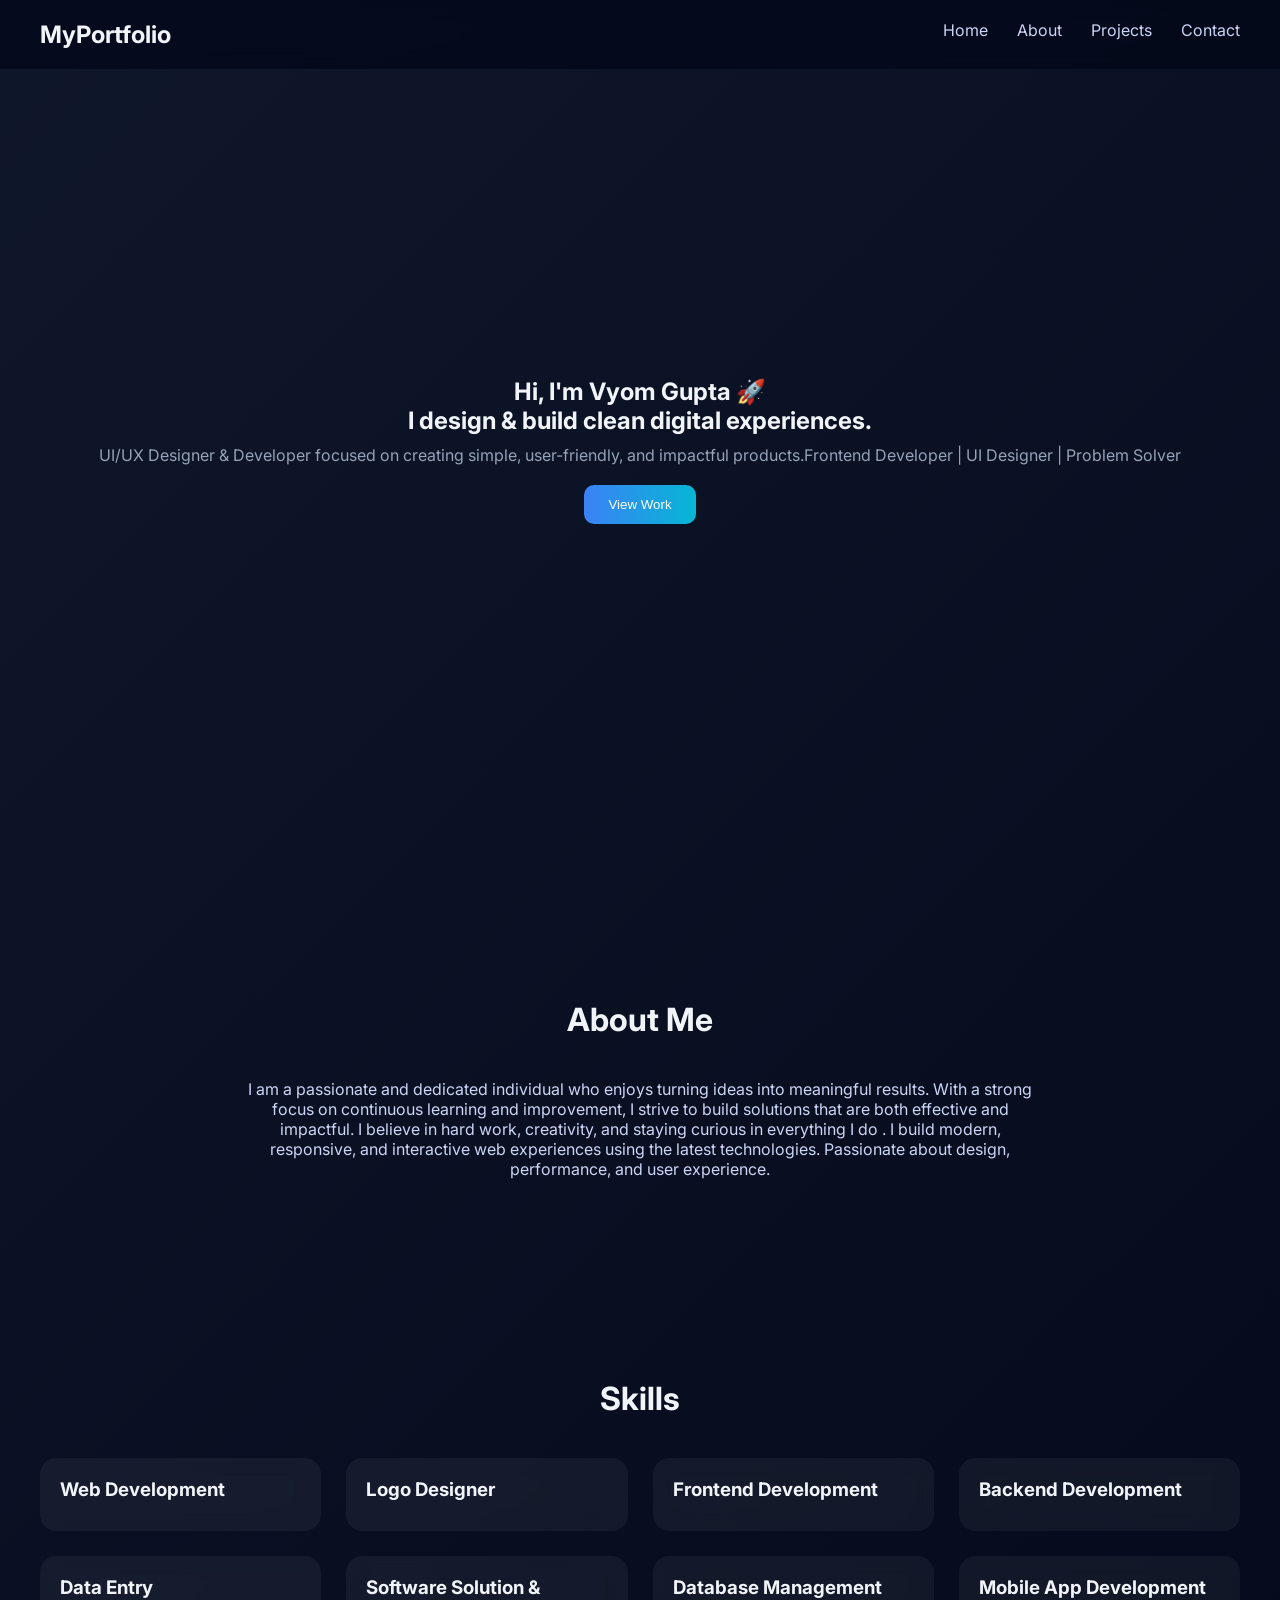
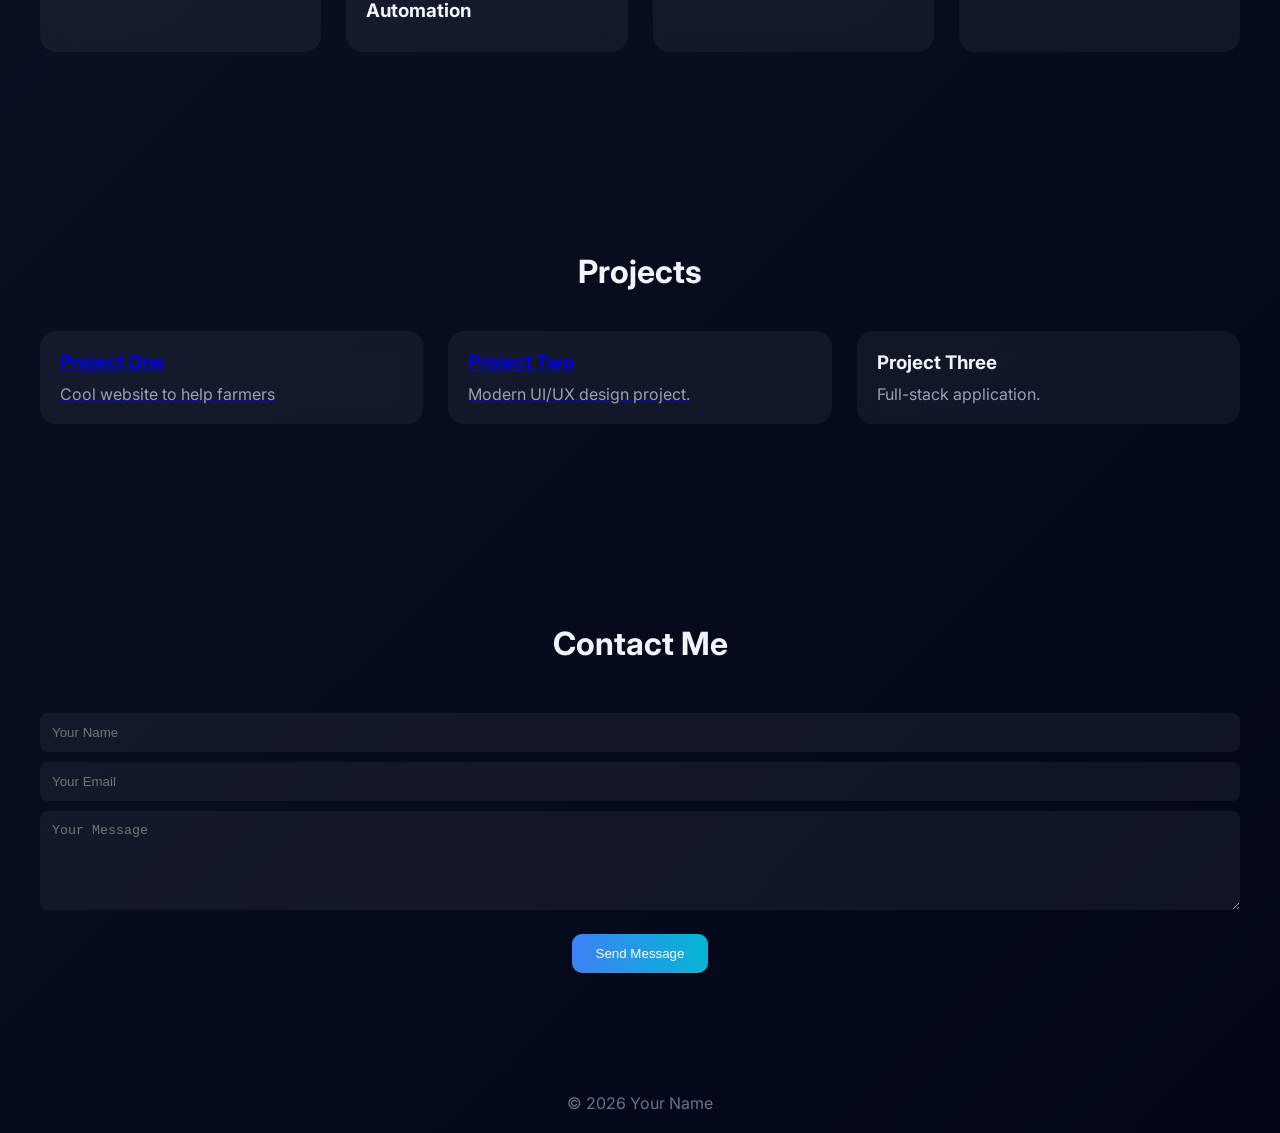
==== index.html @ 04058624 "Update index.html" ====
<!DOCTYPE html>
<html lang="en">

<head>
  <meta charset="UTF-8" />
  <meta name="viewport" content="width=device-width, initial-scale=1.0" />
  <title>Advanced Portfolio</title>
  <link href="https://fonts.googleapis.com/css2?family=Inter:wght@300;400;600;700&display=swap" rel="stylesheet">
  <style>
    * {
      margin: 0;
      padding: 0;
      box-sizing: border-box;
    }

    body {
      font-family: 'Inter', sans-serif;
      background: linear-gradient(135deg, #0f172a, #020617);
      color: #f1f5f9;
      scroll-behavior: smooth;
    }

    header {
      position: fixed;
      width: 100%;
      top: 0;
      display: flex;
      justify-content: space-between;
      padding: 20px 40px;
      backdrop-filter: blur(10px);
      background: rgba(2, 6, 23, 0.7);
      z-index: 1000;
    }

    nav a {
      color: #cbd5f5;
      margin-left: 25px;
      text-decoration: none;
      position: relative;
    }

    nav a::after {
      content: '';
      position: absolute;
      width: 0;
      height: 2px;
      background: #3b82f6;
      bottom: -5px;
      left: 0;
      transition: 0.3s;
    }

    nav a:hover::after {
      width: 100%;
    }

    .hero {
      height: 100vh;
      display: flex;
      flex-direction: column;
      justify-content: center;
      align-items: center;
      text-align: center;
    }

   

    .hero p {
      margin-top: 10px;
      color: #94a3b8;
    }

    .btn {
      margin-top: 20px;
      padding: 12px 24px;
      border-radius: 10px;
      border: none;
      background: linear-gradient(90deg, #3b82f6, #06b6d4);
      color: white;
      cursor: pointer;
      transition: transform 0.3s;
    }

    .btn:hover {
      transform: scale(1.05);
    }

    section {
      padding: 100px 40px;
    }

    .section-title {
      font-size: 32px;
      margin-bottom: 40px;
      text-align: center;
    }

    .projects {
      display: grid;
      grid-template-columns: repeat(auto-fit, minmax(280px, 1fr));
      gap: 25px;
    }

    .card {
      background: rgba(255, 255, 255, 0.05);
      border-radius: 16px;
      padding: 20px;
      backdrop-filter: blur(10px);
      transition: 0.3s;
    }

    .card:hover {
      transform: translateY(-10px) scale(1.02);
      background: rgba(255, 255, 255, 0.08);
    }

    .card h3 {
      margin-bottom: 10px;
    }

    .card p {
      color: #94a3b8;
    }

    .about {
      max-width: 800px;
      margin: auto;
      text-align: center;
      color: #cbd5f5;
    }

    .contact {
      text-align: center;
    }

    input,
    textarea {
      width: 100%;
      padding: 12px;
      margin-top: 10px;
      border-radius: 8px;
      border: none;
      background: rgba(255, 255, 255, 0.05);
      color: white;
    }

    footer {
      text-align: center;
      padding: 20px;
      color: #64748b;
    }

    /* Animation */
    .fade-in {
      opacity: 0;
      transform: translateY(20px);
      transition: all 0.8s ease;
    }

    .show {
      opacity: 1;
      transform: translateY(0);
    }

    @media(max-width:768px) {
      header {
        padding: 15px 20px;
      }

      .hero h1 {
        font-size: 32px;
      }
    }
  </style>
</head>

<body>

  <header>
    <h2>MyPortfolio</h2>
    <nav>
      <a href="#home">Home</a>
      <a href="#about">About</a>
      <a href="#projects">Projects</a>
      <a href="#contact">Contact</a>
    </nav>
  </header>

  <section id="home" class="hero">
    <h1>Hi, I'm Vyom Gupta 🚀</h1>
    <h2>I design & build clean digital experiences.</h2>
    <p>UI/UX Designer & Developer focused on creating simple, user-friendly, and impactful products.Frontend Developer | UI Designer | Problem Solver</p>
    <button class="btn" onclick="scrollToSection('projects')">View Work</button>
  </section>

  <section id="about" class="fade-in">
    <h2 class="section-title">About Me</h2>
    <p class="about">I am a passionate and dedicated individual who enjoys turning ideas into meaningful results. With a strong focus on continuous learning and improvement, I strive to build solutions that are both effective and impactful. I believe in hard work, creativity, and staying curious in everything I do . I build modern, responsive, and interactive web experiences using the latest technologies.
      Passionate about design, performance, and user experience.</p>
  </section>

  <section id="projects" class="fade-in">
    <h2 class="section-title">Skills</h2>
    <div class="projects">
      <div class="card">
        <h3>Web Development</h3>
      </div>
      <div class="card">
        <h3>Logo Designer</h3>
      </div>
      <div class="card">
        <h3>Frontend Development </h3>
      </div>
      <div class="card">
        <h3>Backend Development</h3>
      </div>
      <div class="card">
        <h3>Data Entry</h3>
      </div>
      <div class="card">
        <h3>Software Solution & Automation </h3>
      </div>
      <div class="card">
        <h3>Database Management </h3>
      </div>
      <div class="card">
        <h3>Mobile App Development </h3>
      </div>
    </div>
  </section>

  <section id="projects" class="fade-in">
    <h2 class="section-title">Projects</h2>
    <div class="projects">
      <a href="https://kisan-setu-gamma.vercel.app/" class="overlay">
        <div class="card">
          <h3>Project One</h3>
          <p>Cool website to help farmers</p>
        </div>
      </a>
      <a href="https://vyoms-spectacular-site-5c1d6c.webflow.io/" class="overlay">
        <div class="card">
          <h3>Project Two</h3>
          <p>Modern UI/UX design project.</p>
        </div>
      </a>
      
      <div class="card">
        <h3>Project Three</h3>
        <p>Full-stack application.</p>
      </div>
    </div>
  </section>

  <section id="contact" class="fade-in contact">
    <h2 class="section-title">Contact Me</h2>
    <input type="text" placeholder="Your Name">
    <input type="email" placeholder="Your Email">
    <textarea rows="5" placeholder="Your Message"></textarea>
    <button class="btn">Send Message</button>
  </section>

  <footer>
    <p>© 2026 Your Name</p>
  </footer>

  <script>
    function scrollToSection(id) {
      document.getElementById(id).scrollIntoView({ behavior: 'smooth' });
    }

    const observer = new IntersectionObserver(entries => {
      entries.forEach(entry => {
        if (entry.isIntersecting) {
          entry.target.classList.add('show');
        }
      });
    });

    document.querySelectorAll('.fade-in').forEach(el => observer.observe(el));
  </script>

</body>

</html>
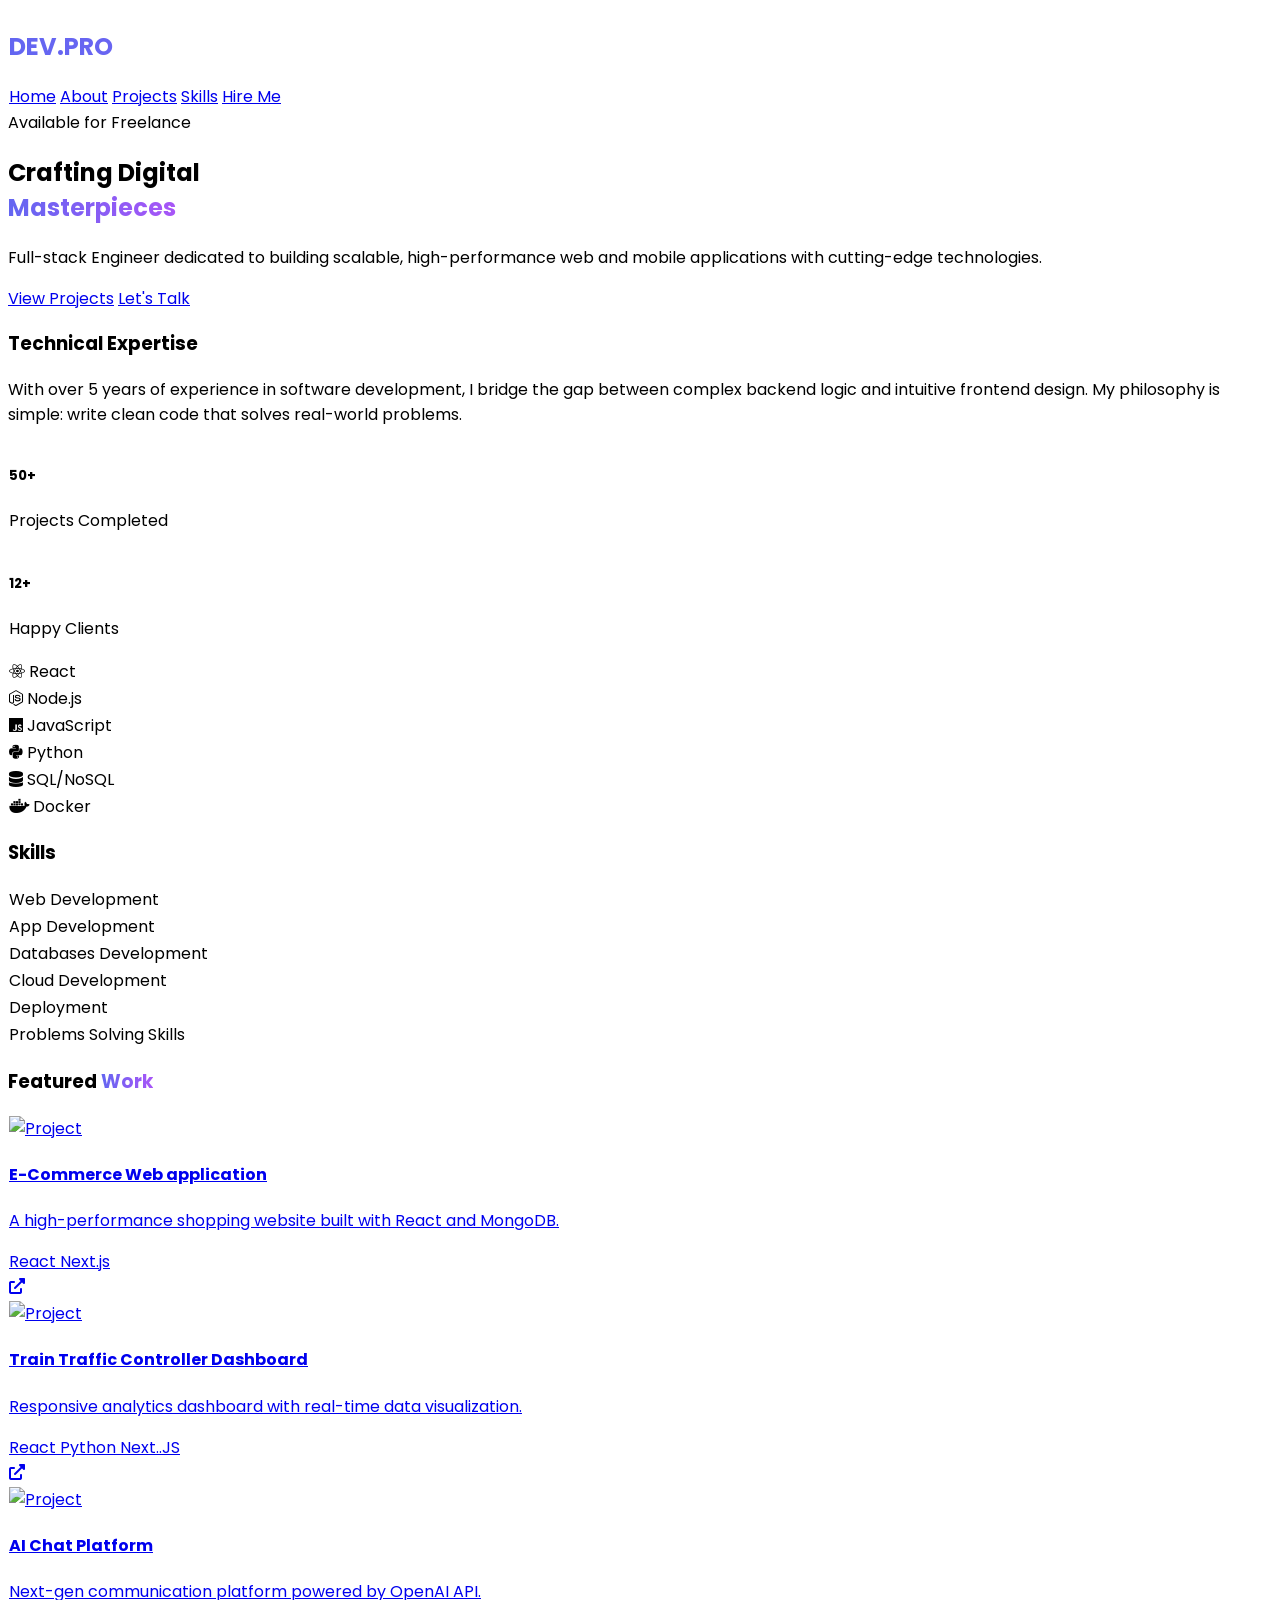
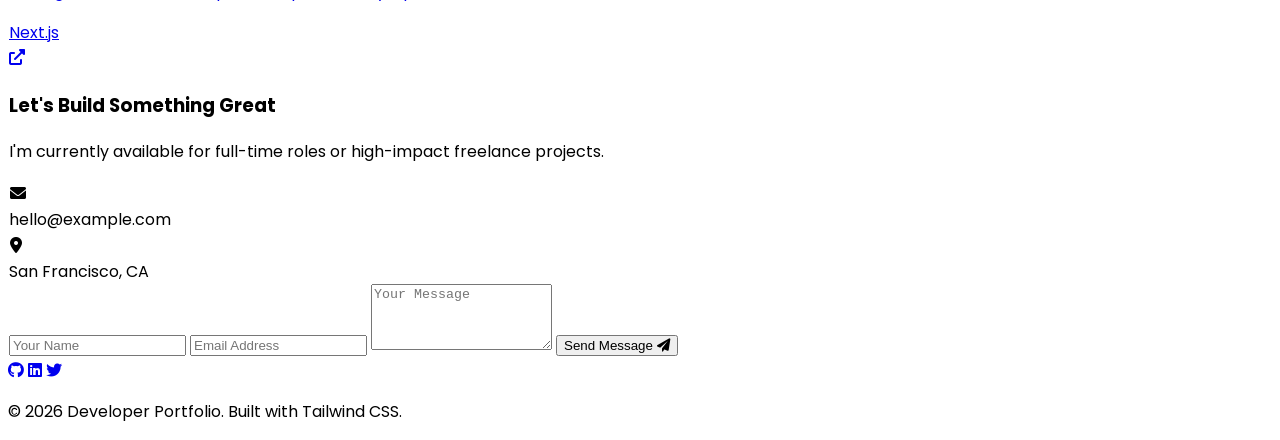
==== commit 0be8a15b: "Update index.html" ====
--- a/index.html
+++ b/index.html
@@ -2,284 +2,302 @@
 <html lang="en">
 
 <head>
-  <meta charset="UTF-8" />
-  <meta name="viewport" content="width=device-width, initial-scale=1.0" />
-  <title>Advanced Portfolio</title>
-  <link href="https://fonts.googleapis.com/css2?family=Inter:wght@300;400;600;700&display=swap" rel="stylesheet">
-  <style>
-    * {
-      margin: 0;
-      padding: 0;
-      box-sizing: border-box;
-    }
-
-    body {
-      font-family: 'Inter', sans-serif;
-      background: linear-gradient(135deg, #0f172a, #020617);
-      color: #f1f5f9;
-      scroll-behavior: smooth;
-    }
-
-    header {
-      position: fixed;
-      width: 100%;
-      top: 0;
-      display: flex;
-      justify-content: space-between;
-      padding: 20px 40px;
-      backdrop-filter: blur(10px);
-      background: rgba(2, 6, 23, 0.7);
-      z-index: 1000;
-    }
-
-    nav a {
-      color: #cbd5f5;
-      margin-left: 25px;
-      text-decoration: none;
-      position: relative;
-    }
-
-    nav a::after {
-      content: '';
-      position: absolute;
-      width: 0;
-      height: 2px;
-      background: #3b82f6;
-      bottom: -5px;
-      left: 0;
-      transition: 0.3s;
-    }
-
-    nav a:hover::after {
-      width: 100%;
-    }
-
-    .hero {
-      height: 100vh;
-      display: flex;
-      flex-direction: column;
-      justify-content: center;
-      align-items: center;
-      text-align: center;
-    }
-
-   
-
-    .hero p {
-      margin-top: 10px;
-      color: #94a3b8;
-    }
-
-    .btn {
-      margin-top: 20px;
-      padding: 12px 24px;
-      border-radius: 10px;
-      border: none;
-      background: linear-gradient(90deg, #3b82f6, #06b6d4);
-      color: white;
-      cursor: pointer;
-      transition: transform 0.3s;
-    }
-
-    .btn:hover {
-      transform: scale(1.05);
-    }
-
-    section {
-      padding: 100px 40px;
-    }
-
-    .section-title {
-      font-size: 32px;
-      margin-bottom: 40px;
-      text-align: center;
-    }
-
-    .projects {
-      display: grid;
-      grid-template-columns: repeat(auto-fit, minmax(280px, 1fr));
-      gap: 25px;
-    }
-
-    .card {
-      background: rgba(255, 255, 255, 0.05);
-      border-radius: 16px;
-      padding: 20px;
-      backdrop-filter: blur(10px);
-      transition: 0.3s;
-    }
-
-    .card:hover {
-      transform: translateY(-10px) scale(1.02);
-      background: rgba(255, 255, 255, 0.08);
-    }
-
-    .card h3 {
-      margin-bottom: 10px;
-    }
-
-    .card p {
-      color: #94a3b8;
-    }
-
-    .about {
-      max-width: 800px;
-      margin: auto;
-      text-align: center;
-      color: #cbd5f5;
-    }
-
-    .contact {
-      text-align: center;
-    }
-
-    input,
-    textarea {
-      width: 100%;
-      padding: 12px;
-      margin-top: 10px;
-      border-radius: 8px;
-      border: none;
-      background: rgba(255, 255, 255, 0.05);
-      color: white;
-    }
-
-    footer {
-      text-align: center;
-      padding: 20px;
-      color: #64748b;
-    }
-
-    /* Animation */
-    .fade-in {
-      opacity: 0;
-      transform: translateY(20px);
-      transition: all 0.8s ease;
-    }
-
-    .show {
-      opacity: 1;
-      transform: translateY(0);
-    }
-
-    @media(max-width:768px) {
-      header {
-        padding: 15px 20px;
-      }
-
-      .hero h1 {
-        font-size: 32px;
-      }
-    }
-  </style>
+    <meta charset="UTF-8">
+    <meta name="viewport" content="width=device-width, initial-scale=1.0">
+    <title>Developer Portfolio | Web & App Specialist</title>
+    <script src="https://cdn.tailwindcss.com"></script>
+    <link rel="stylesheet" href="https://cdnjs.cloudflare.com/ajax/libs/animate.css/4.1.1/animate.min.css" />
+    <link rel="stylesheet" href="https://cdnjs.cloudflare.com/ajax/libs/font-awesome/6.0.0/css/all.min.css">
+    <style>
+        @import url('https://fonts.googleapis.com/css2?family=Poppins:wght@300;400;600;700&display=swap');
+
+        body {
+            font-family: 'Poppins', sans-serif;
+            scroll-behavior: smooth;
+        }
+
+        .glass {
+            background: rgba(255, 255, 255, 0.05);
+            backdrop-filter: blur(12px);
+            border: 1px solid rgba(255, 255, 255, 0.1);
+        }
+
+        .gradient-text {
+            background: linear-gradient(90deg, #6366f1, #a855f7);
+            -webkit-background-clip: text;
+            -webkit-text-fill-color: transparent;
+        }
+
+        .bg-blob {
+            filter: blur(80px);
+            position: absolute;
+            z-index: -1;
+        }
+    </style>
 </head>
 
-<body>
-
-  <header>
-    <h2>MyPortfolio</h2>
-    <nav>
-      <a href="#home">Home</a>
-      <a href="#about">About</a>
-      <a href="#projects">Projects</a>
-      <a href="#contact">Contact</a>
+<body class="bg-slate-900 text-white overflow-x-hidden">
+
+    <div class="bg-blob w-72 h-72 bg-purple-600/20 top-20 left-10 rounded-full"></div>
+    <div class="bg-blob w-96 h-96 bg-blue-600/10 bottom-20 right-10 rounded-full"></div>
+
+    <nav class="fixed w-full z-50 glass py-4 px-6 flex justify-between items-center">
+        <h1 class="text-2xl font-bold gradient-text">DEV.PRO</h1>
+        <div class="space-x-8 hidden md:flex items-center">
+            <a href="#home" class="hover:text-purple-400 transition">Home</a>
+            <a href="#about" class="hover:text-purple-400 transition">About</a>
+            <a href="#projects" class="hover:text-purple-400 transition">Projects</a>
+            <a href="#Skills" class="hover:text-purple-400 transition">Skills</a>
+            <a href="#contact"
+                class="bg-purple-600 px-6 py-2 rounded-full hover:bg-purple-700 transition shadow-lg shadow-purple-500/20">Hire
+                Me</a>
+        </div>
     </nav>
-  </header>
-
-  <section id="home" class="hero">
-    <h1>Hi, I'm Vyom Gupta 🚀</h1>
-    <h2>I design & build clean digital experiences.</h2>
-    <p>UI/UX Designer & Developer focused on creating simple, user-friendly, and impactful products.Frontend Developer | UI Designer | Problem Solver</p>
-    <button class="btn" onclick="scrollToSection('projects')">View Work</button>
-  </section>
-
-  <section id="about" class="fade-in">
-    <h2 class="section-title">About Me</h2>
-    <p class="about">I am a passionate and dedicated individual who enjoys turning ideas into meaningful results. With a strong focus on continuous learning and improvement, I strive to build solutions that are both effective and impactful. I believe in hard work, creativity, and staying curious in everything I do . I build modern, responsive, and interactive web experiences using the latest technologies.
-      Passionate about design, performance, and user experience.</p>
-  </section>
-
-  <section id="projects" class="fade-in">
-    <h2 class="section-title">Skills</h2>
-    <div class="projects">
-      <div class="card">
-        <h3>Web Development</h3>
-      </div>
-      <div class="card">
-        <h3>Logo Designer</h3>
-      </div>
-      <div class="card">
-        <h3>Frontend Development </h3>
-      </div>
-      <div class="card">
-        <h3>Backend Development</h3>
-      </div>
-      <div class="card">
-        <h3>Data Entry</h3>
-      </div>
-      <div class="card">
-        <h3>Software Solution & Automation </h3>
-      </div>
-      <div class="card">
-        <h3>Database Management </h3>
-      </div>
-      <div class="card">
-        <h3>Mobile App Development </h3>
-      </div>
-    </div>
-  </section>
-
-  <section id="projects" class="fade-in">
-    <h2 class="section-title">Projects</h2>
-    <div class="projects">
-      <a href="https://kisan-setu-gamma.vercel.app/" class="overlay">
-        <div class="card">
-          <h3>Project One</h3>
-          <p>Cool website to help farmers</p>
-        </div>
-      </a>
-      <a href="https://vyoms-spectacular-site-5c1d6c.webflow.io/" class="overlay">
-        <div class="card">
-          <h3>Project Two</h3>
-          <p>Modern UI/UX design project.</p>
-        </div>
-      </a>
-      
-      <div class="card">
-        <h3>Project Three</h3>
-        <p>Full-stack application.</p>
-      </div>
-    </div>
-  </section>
-
-  <section id="contact" class="fade-in contact">
-    <h2 class="section-title">Contact Me</h2>
-    <input type="text" placeholder="Your Name">
-    <input type="email" placeholder="Your Email">
-    <textarea rows="5" placeholder="Your Message"></textarea>
-    <button class="btn">Send Message</button>
-  </section>
-
-  <footer>
-    <p>© 2026 Your Name</p>
-  </footer>
-
-  <script>
-    function scrollToSection(id) {
-      document.getElementById(id).scrollIntoView({ behavior: 'smooth' });
-    }
-
-    const observer = new IntersectionObserver(entries => {
-      entries.forEach(entry => {
-        if (entry.isIntersecting) {
-          entry.target.classList.add('show');
-        }
-      });
-    });
-
-    document.querySelectorAll('.fade-in').forEach(el => observer.observe(el));
-  </script>
-
+
+    <section id="home" class="h-screen flex flex-col justify-center items-center text-center px-4">
+        <div class="animate__animated animate__fadeInUp">
+            <span
+                class="px-4 py-1 border border-purple-500/30 rounded-full text-purple-400 text-sm mb-6 inline-block">Available
+                for Freelance</span>
+            <h2 class="text-6xl md:text-8xl font-extrabold mb-6 leading-tight">Crafting Digital <br><span
+                    class="gradient-text">Masterpieces</span></h2>
+            <p class="text-gray-400 text-lg md:text-xl max-w-2xl mx-auto mb-10">
+                Full-stack Engineer dedicated to building scalable, high-performance web and mobile applications with
+                cutting-edge technologies.
+            </p>
+            <div class="flex gap-6 justify-center">
+                <a href="#projects"
+                    class="px-8 py-4 bg-white text-slate-900 font-bold rounded-xl hover:scale-105 transition transform">View
+                    Projects</a>
+                <a href="#contact"
+                    class="px-8 py-4 border border-purple-500 rounded-xl hover:bg-purple-500/10 transition">Let's
+                    Talk</a>
+            </div>
+        </div>
+    </section>
+
+    <section id="about" class="py-24 px-6 max-w-6xl mx-auto">
+        <div class="grid md:grid-cols-2 gap-16 items-center">
+            <div>
+                <h3 class="text-4xl font-bold mb-6">Technical <span class="text-purple-500">Expertise</span></h3>
+                <p class="text-gray-400 mb-6 leading-relaxed">
+                    With over 5 years of experience in software development, I bridge the gap between complex backend
+                    logic and intuitive frontend design. My philosophy is simple: write clean code that solves
+                    real-world problems.
+                </p>
+                <div class="grid grid-cols-2 gap-4">
+                    <div class="glass p-4 rounded-xl text-center">
+                        <h5 class="text-2xl font-bold text-purple-400">50+</h5>
+                        <p class="text-xs text-gray-500 uppercase">Projects Completed</p>
+                    </div>
+                    <div class="glass p-4 rounded-xl text-center">
+                        <h5 class="text-2xl font-bold text-purple-400">12+</h5>
+                        <p class="text-xs text-gray-500 uppercase">Happy Clients</p>
+                    </div>
+                </div>
+            </div>
+            <div class="grid grid-cols-3 gap-6">
+                <div class="flex flex-col items-center p-4 glass rounded-2xl hover:border-purple-500/50 transition">
+                    <i class="fab fa-react text-4xl text-blue-400 mb-2"></i>
+                    <span class="text-sm">React</span>
+                </div>
+                <div class="flex flex-col items-center p-4 glass rounded-2xl hover:border-purple-500/50 transition">
+                    <i class="fab fa-node-js text-4xl text-green-400 mb-2"></i>
+                    <span class="text-sm">Node.js</span>
+                </div>
+                <div class="flex flex-col items-center p-4 glass rounded-2xl hover:border-purple-500/50 transition">
+                    <i class="fab fa-js text-4xl text-yellow-400 mb-2"></i>
+                    <span class="text-sm">JavaScript</span>
+                </div>
+                <div class="flex flex-col items-center p-4 glass rounded-2xl hover:border-purple-500/50 transition">
+                    <i class="fab fa-python text-4xl text-blue-500 mb-2"></i>
+                    <span class="text-sm">Python</span>
+                </div>
+                <div class="flex flex-col items-center p-4 glass rounded-2xl hover:border-purple-500/50 transition">
+                    <i class="fas fa-database text-4xl text-emerald-400 mb-2"></i>
+                    <span class="text-sm">SQL/NoSQL</span>
+                </div>
+                <div class="flex flex-col items-center p-4 glass rounded-2xl hover:border-purple-500/50 transition">
+                    <i class="fab fa-docker text-4xl text-blue-600 mb-2"></i>
+                    <span class="text-sm">Docker</span>
+                </div>
+            </div>
+        </div>
+    </section>
+
+    <section id="Skills" class="py-24 bg-slate-800/30">
+        <div class="max-w-4xl mx-auto px-6">
+            <h3 class="text-4xl font-bold text-center mb-16 underline decoration-purple-500 underline-offset-8">
+                Skills</h3>
+           <div class="grid grid-cols-3 gap-6">
+                <div class="flex flex-col items-center p-4 glass rounded-2xl hover:border-purple-500/50 transition">
+                    <span class="text-sm">Web Development</span>
+                </div>
+                <div class="flex flex-col items-center p-4 glass rounded-2xl hover:border-purple-500/50 transition">
+                    <span class="text-sm">App Development</span>
+                </div>
+                <div class="flex flex-col items-center p-4 glass rounded-2xl hover:border-purple-500/50 transition">
+                    <span class="text-sm">Databases Development</span>
+                </div>
+                <div class="flex flex-col items-center p-4 glass rounded-2xl hover:border-purple-500/50 transition">
+                    <span class="text-sm">Cloud Development</span>
+                </div>
+                <div class="flex flex-col items-center p-4 glass rounded-2xl hover:border-purple-500/50 transition">
+                    <span class="text-sm">Deployment</span>
+                </div>
+                <div class="flex flex-col items-center p-4 glass rounded-2xl hover:border-purple-500/50 transition">
+                    <span class="text-sm">Problems Solving Skills</span>
+                </div>
+            </div>
+        </div>
+    </section>
+
+    <section id="projects" class="py-24 px-6">
+        <h3 class="text-4xl font-bold text-center mb-16">Featured <span class="gradient-text">Work</span></h3>
+
+        <div class="grid md:grid-cols-2 lg:grid-cols-3 gap-8 max-w-6xl mx-auto">
+
+            <a href="https://kisan-setu-gamma.vercel.app/" target="_blank" class="block group h-full">
+                <div
+                    class="glass overflow-hidden rounded-3xl h-full transition-all duration-300 hover:border-purple-500/50 hover:shadow-2xl hover:shadow-purple-500/10">
+                    <div class="relative overflow-hidden">
+                        <img src="https://images.unsplash.com/photo-1551650975-87deedd944c3?w=800" alt="Project"
+                            class="w-full h-64 object-cover group-hover:scale-110 transition duration-500">
+                        <div class="absolute inset-0 bg-gradient-to-t from-slate-900 to-transparent opacity-60"></div>
+                    </div>
+                    <div class="p-6">
+                        <h4 class="text-xl font-bold mb-2 group-hover:text-purple-400 transition">E-Commerce Web
+                            application</h4>
+                        <p class="text-gray-400 text-sm mb-6">A high-performance shopping website built with React and
+                            MongoDB.</p>
+                        <div class="flex justify-between items-center">
+                            <div class="flex flex-wrap gap-2">
+                                <span
+                                    class="text-[10px] uppercase tracking-wider bg-purple-900/50 px-3 py-1 rounded-full border border-purple-500/30">React</span>
+                                <span
+                                    class="text-[10px] uppercase tracking-wider bg-purple-900/50 px-3 py-1 rounded-full border border-purple-500/30">Next.js</span>
+                            </div>
+                            <div class="text-purple-400"><i class="fas fa-external-link-alt"></i></div>
+                        </div>
+                    </div>
+                </div>
+            </a>
+
+            <a href="https://vyoms-spectacular-site-5c1d6c.webflow.io/" target="_blank" class="block group h-full">
+                <div
+                    class="glass overflow-hidden rounded-3xl h-full transition-all duration-300 hover:border-blue-500/50 hover:shadow-2xl hover:shadow-blue-500/10">
+                    <div class="relative overflow-hidden">
+                        <img src="https://images.unsplash.com/photo-1460925895917-afdab827c52f?w=800" alt="Project"
+                            class="w-full h-64 object-cover group-hover:scale-110 transition duration-500">
+                    </div>
+                    <div class="p-6">
+                        <h4 class="text-xl font-bold mb-2 group-hover:text-blue-400 transition">Train Traffic Controller Dashboard</h4>
+                        <p class="text-gray-400 text-sm mb-6">Responsive analytics dashboard with real-time data
+                            visualization.</p>
+                        <div class="flex justify-between items-center">
+                            <div class="flex gap-2">
+                                <span
+                                    class="text-[10px] uppercase tracking-wider bg-blue-900/50 px-3 py-1 rounded-full border border-blue-500/30">React</span>
+                                    <span
+                                    class="text-[10px] uppercase tracking-wider bg-blue-900/50 px-3 py-1 rounded-full border border-blue-500/30">Python</span>
+                                    <span class="text-[10px] uppercase tracking-wider bg-blue-900/50 px-3 py-1 rounded-full border border-blue-500/30">Next..JS</span>
+                            </div>
+                            <div class="text-purple-400"><i class="fas fa-external-link-alt"></i></div>
+                        </div>
+                    </div>
+                </div>
+            </a>
+
+            <a href="https://your-link-3.com" target="_blank" class="block group h-full">
+                <div
+                    class="glass overflow-hidden rounded-3xl h-full transition-all duration-300 hover:border-pink-500/50 hover:shadow-2xl hover:shadow-pink-500/10">
+                    <div class="relative overflow-hidden">
+                        <img src="https://images.unsplash.com/photo-1611162617474-5b21e879e113?w=800" alt="Project"
+                            class="w-full h-64 object-cover group-hover:scale-110 transition duration-500">
+                    </div>
+                    <div class="p-6">
+                        <h4 class="text-xl font-bold mb-2 group-hover:text-pink-400 transition">AI Chat Platform</h4>
+                        <p class="text-gray-400 text-sm mb-6">Next-gen communication platform powered by OpenAI API.</p>
+                        <div class="flex justify-between items-center">
+                            <div class="flex gap-2">
+                                <span
+                                    class="text-[10px] uppercase tracking-wider bg-pink-900/50 px-3 py-1 rounded-full border border-pink-500/30">Next.js</span>
+                            </div>
+                            <div class="text-purple-400"><i class="fas fa-external-link-alt"></i></div>
+                        </div>
+                    </div>
+                </div>
+            </a>
+
+        </div>
+    </section>
+
+    <section id="contact" class="py-24 px-6 bg-slate-800/20">
+        <div class="max-w-5xl mx-auto glass p-8 md:p-16 rounded-[2rem]">
+            <div class="grid md:grid-cols-2 gap-12">
+                <div>
+                    <h3 class="text-4xl font-bold mb-6">Let's Build Something <span class="text-purple-500">Great</span>
+                    </h3>
+                    <p class="text-gray-400 mb-8">I'm currently available for full-time roles or high-impact freelance
+                        projects.</p>
+                    <div class="space-y-4">
+                        <div class="flex items-center gap-4">
+                            <div class="w-12 h-12 glass rounded-full flex items-center justify-center text-purple-400">
+                                <i class="fas fa-envelope"></i>
+                            </div>
+                            <span>hello@example.com</span>
+                        </div>
+                        <div class="flex items-center gap-4">
+                            <div class="w-12 h-12 glass rounded-full flex items-center justify-center text-purple-400">
+                                <i class="fas fa-map-marker-alt"></i>
+                            </div>
+                            <span>San Francisco, CA</span>
+                        </div>
+                    </div>
+                </div>
+
+                <form id="portfolio-form"  class="space-y-4">
+                    <input type="text" name="_gotcha" style="display:none">
+
+                    <input type="text" name="name" placeholder="Your Name" required
+                        class="w-full bg-slate-900/50 border border-white/10 p-4 rounded-xl focus:outline-none focus:border-purple-500 transition">
+
+                    <input type="email" name="email" placeholder="Email Address" required
+                        class="w-full bg-slate-900/50 border border-white/10 p-4 rounded-xl focus:outline-none focus:border-purple-500 transition">
+
+                    <textarea name="message" rows="4" placeholder="Your Message" required
+                        class="w-full bg-slate-900/50 border border-white/10 p-4 rounded-xl focus:outline-none focus:border-purple-500 transition"></textarea>
+
+                    <button type="submit" id="submit-btn"
+                        class="w-full py-4 bg-purple-600 rounded-xl font-bold hover:bg-purple-700 transition flex items-center justify-center gap-2">
+                        <span id="btn-text">Send Message</span>
+                        <i id="btn-icon" class="fas fa-paper-plane"></i>
+                    </button>
+                </form>
+            </div>
+        </div>
+    </section>
+
+    <footer class="py-12 text-center text-gray-500 border-t border-white/5">
+        <div class="flex justify-center gap-6 mb-6 text-xl">
+            <a href="#" class="hover:text-white transition"><i class="fab fa-github"></i></a>
+            <a href="#" class="hover:text-white transition"><i class="fab fa-linkedin"></i></a>
+            <a href="#" class="hover:text-white transition"><i class="fab fa-twitter"></i></a>
+        </div>
+        <p>&copy; 2026 Developer Portfolio. Built with Tailwind CSS.</p>
+    </footer>
+
+    <script>
+        // Optional: Simple script to show "Sending..." state
+        const form = document.getElementById('portfolio-form');
+        const btnText = document.getElementById('btn-text');
+        const btnIcon = document.getElementById('btn-icon');
+
+        form.onsubmit = function () {
+            btnText.innerText = "Sending...";
+            btnIcon.className = "fas fa-spinner fa-spin";
+        };
+    </script>
 </body>
 
 </html>
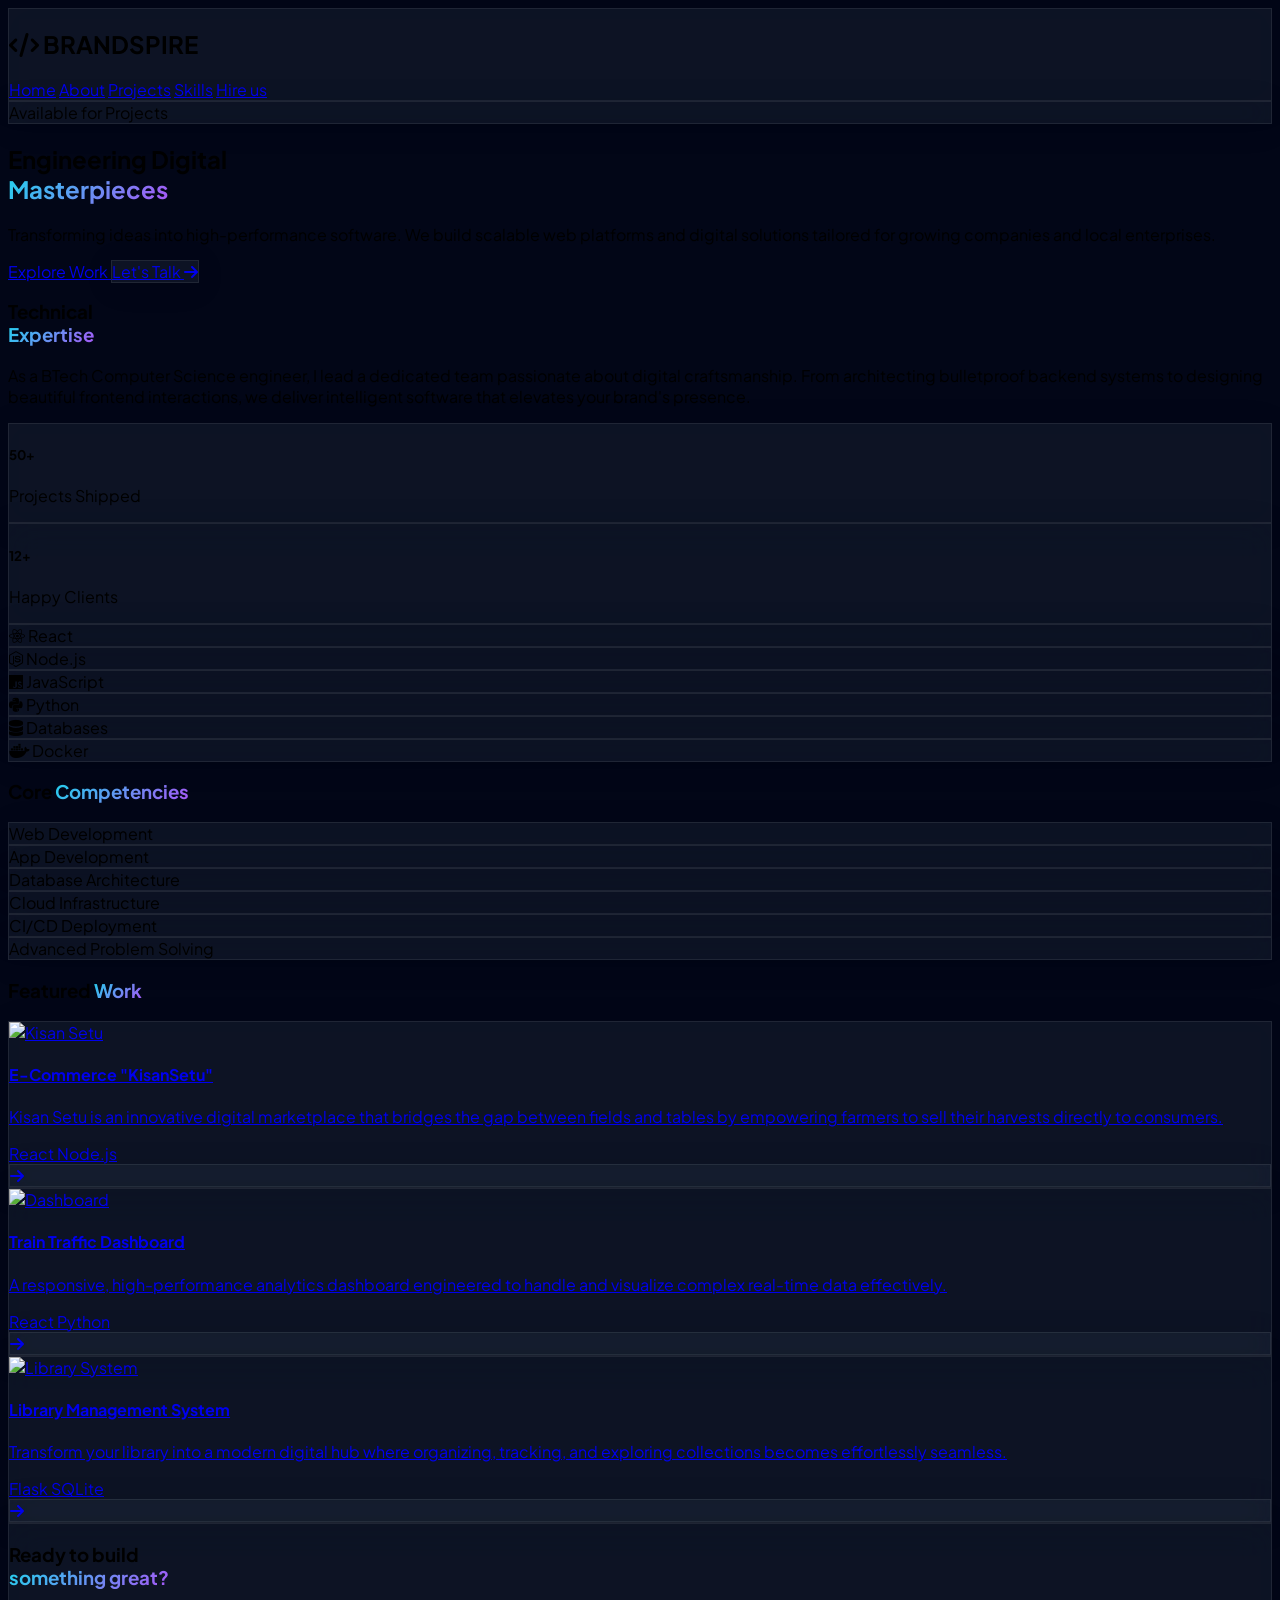
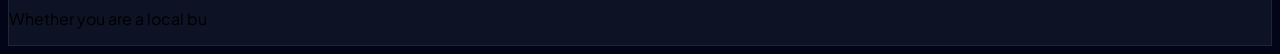
==== commit 7a967577: "index.html" ====
--- a/index.html
+++ b/index.html
@@ -1,303 +1,267 @@
 <!DOCTYPE html>
-<html lang="en">
+<html lang="en" class="scroll-smooth">
 
 <head>
     <meta charset="UTF-8">
     <meta name="viewport" content="width=device-width, initial-scale=1.0">
-    <title>Developer Portfolio | Web & App Specialist</title>
+    <title>Brandspire Portfolio | Digital Solutions</title>
     <script src="https://cdn.tailwindcss.com"></script>
     <link rel="stylesheet" href="https://cdnjs.cloudflare.com/ajax/libs/animate.css/4.1.1/animate.min.css" />
     <link rel="stylesheet" href="https://cdnjs.cloudflare.com/ajax/libs/font-awesome/6.0.0/css/all.min.css">
     <style>
-        @import url('https://fonts.googleapis.com/css2?family=Poppins:wght@300;400;600;700&display=swap');
+        @import url('https://fonts.googleapis.com/css2?family=Plus+Jakarta+Sans:wght@300;400;500;600;700;800&display=swap');
 
         body {
-            font-family: 'Poppins', sans-serif;
-            scroll-behavior: smooth;
-        }
-
-        .glass {
-            background: rgba(255, 255, 255, 0.05);
-            backdrop-filter: blur(12px);
-            border: 1px solid rgba(255, 255, 255, 0.1);
-        }
-
-        .gradient-text {
-            background: linear-gradient(90deg, #6366f1, #a855f7);
+            font-family: 'Plus Jakarta Sans', sans-serif;
+            background-color: #020617; /* Slate 950 */
+        }
+
+        /* Modern Grid Background */
+        .bg-grid {
+            background-size: 40px 40px;
+            background-image: linear-gradient(to right, rgba(255, 255, 255, 0.05) 1px, transparent 1px),
+                              linear-gradient(to bottom, rgba(255, 255, 255, 0.05) 1px, transparent 1px);
+            mask-image: linear-gradient(to bottom, transparent, black, transparent);
+            -webkit-mask-image: linear-gradient(to bottom, black 60%, transparent 100%);
+        }
+
+        .glass-panel {
+            background: rgba(30, 41, 59, 0.4); /* Slate 800 with opacity */
+            backdrop-filter: blur(16px);
+            -webkit-backdrop-filter: blur(16px);
+            border: 1px solid rgba(255, 255, 255, 0.08);
+            box-shadow: 0 4px 30px rgba(0, 0, 0, 0.1);
+        }
+
+        .text-gradient {
+            background: linear-gradient(135deg, #22d3ee 0%, #a855f7 100%);
             -webkit-background-clip: text;
             -webkit-text-fill-color: transparent;
         }
 
-        .bg-blob {
-            filter: blur(80px);
-            position: absolute;
-            z-index: -1;
+        .blob-1 {
+            background: radial-gradient(circle, rgba(34,211,238,0.15) 0%, rgba(0,0,0,0) 70%);
+        }
+        
+        .blob-2 {
+            background: radial-gradient(circle, rgba(168,85,247,0.15) 0%, rgba(0,0,0,0) 70%);
         }
     </style>
 </head>
 
-<body class="bg-slate-900 text-white overflow-x-hidden">
-
-    <div class="bg-blob w-72 h-72 bg-purple-600/20 top-20 left-10 rounded-full"></div>
-    <div class="bg-blob w-96 h-96 bg-blue-600/10 bottom-20 right-10 rounded-full"></div>
-
-    <nav class="fixed w-full z-50 glass py-4 px-6 flex justify-between items-center">
-        <h1 class="text-2xl font-bold gradient-text">DEV.PRO</h1>
-        <div class="space-x-8 hidden md:flex items-center">
-            <a href="#home" class="hover:text-purple-400 transition">Home</a>
-            <a href="#about" class="hover:text-purple-400 transition">About</a>
-            <a href="#projects" class="hover:text-purple-400 transition">Projects</a>
-            <a href="#Skills" class="hover:text-purple-400 transition">Skills</a>
+<body class="text-slate-300 overflow-x-hidden relative">
+
+    <div class="fixed inset-0 bg-grid pointer-events-none z-[-2]"></div>
+    <div class="fixed top-[-10%] left-[-10%] w-[50vw] h-[50vw] blob-1 rounded-full pointer-events-none z-[-1]"></div>
+    <div class="fixed bottom-[-10%] right-[-10%] w-[50vw] h-[50vw] blob-2 rounded-full pointer-events-none z-[-1]"></div>
+
+    <nav class="fixed w-full z-50 glass-panel py-4 px-6 md:px-12 flex justify-between items-center border-b-0 border-white/5">
+        <h1 class="text-2xl font-extrabold tracking-tight text-white flex items-center gap-2">
+            <i class="fa-solid fa-code text-cyan-400"></i> BRANDSPIRE
+        </h1>
+        <div class="space-x-8 hidden md:flex items-center text-sm font-medium">
+            <a href="#home" class="hover:text-cyan-400 transition-colors">Home</a>
+            <a href="#about" class="hover:text-cyan-400 transition-colors">About</a>
+            <a href="#projects" class="hover:text-cyan-400 transition-colors">Projects</a>
+            <a href="#skills" class="hover:text-cyan-400 transition-colors">Skills</a>
             <a href="#contact"
-                class="bg-purple-600 px-6 py-2 rounded-full hover:bg-purple-700 transition shadow-lg shadow-purple-500/20">Hire
-                Me</a>
+                class="bg-white text-slate-900 px-6 py-2.5 rounded-full hover:bg-cyan-400 hover:text-slate-900 transition-all font-semibold shadow-[0_0_20px_rgba(34,211,238,0.2)]">
+                Hire us
+            </a>
         </div>
     </nav>
 
-    <section id="home" class="h-screen flex flex-col justify-center items-center text-center px-4">
-        <div class="animate__animated animate__fadeInUp">
-            <span
-                class="px-4 py-1 border border-purple-500/30 rounded-full text-purple-400 text-sm mb-6 inline-block">Available
-                for Freelance</span>
-            <h2 class="text-6xl md:text-8xl font-extrabold mb-6 leading-tight">Crafting Digital <br><span
-                    class="gradient-text">Masterpieces</span></h2>
-            <p class="text-gray-400 text-lg md:text-xl max-w-2xl mx-auto mb-10">
-                Full-stack Engineer dedicated to building scalable, high-performance web and mobile applications with
-                cutting-edge technologies.
+    <section id="home" class="min-h-screen flex flex-col justify-center items-center text-center px-4 pt-20">
+        <div class="animate__animated animate__fadeInUp max-w-4xl mx-auto">
+            <div class="inline-flex items-center gap-2 px-4 py-2 rounded-full glass-panel text-cyan-300 text-xs font-semibold uppercase tracking-widest mb-8 border border-cyan-500/30">
+                <span class="w-2 h-2 rounded-full bg-cyan-400 animate-pulse"></span>
+                Available for Projects
+            </div>
+            <h2 class="text-5xl md:text-7xl font-extrabold mb-6 text-white leading-tight tracking-tight">
+                Engineering Digital <br><span class="text-gradient">Masterpieces</span>
+            </h2>
+            <p class="text-slate-400 text-lg md:text-xl max-w-2xl mx-auto mb-10 font-light leading-relaxed">
+                Transforming ideas into high-performance software. We build scalable web platforms and digital solutions tailored for growing companies and local enterprises.
             </p>
-            <div class="flex gap-6 justify-center">
+            <div class="flex flex-col sm:flex-row gap-4 justify-center">
                 <a href="#projects"
-                    class="px-8 py-4 bg-white text-slate-900 font-bold rounded-xl hover:scale-105 transition transform">View
-                    Projects</a>
+                    class="px-8 py-4 bg-gradient-to-r from-cyan-500 to-blue-600 text-white font-bold rounded-xl hover:scale-105 transition-transform shadow-[0_0_30px_rgba(34,211,238,0.3)]">
+                    Explore Work
+                </a>
                 <a href="#contact"
-                    class="px-8 py-4 border border-purple-500 rounded-xl hover:bg-purple-500/10 transition">Let's
-                    Talk</a>
-            </div>
-        </div>
-    </section>
-
-    <section id="about" class="py-24 px-6 max-w-6xl mx-auto">
-        <div class="grid md:grid-cols-2 gap-16 items-center">
-            <div>
-                <h3 class="text-4xl font-bold mb-6">Technical <span class="text-purple-500">Expertise</span></h3>
-                <p class="text-gray-400 mb-6 leading-relaxed">
-                    With over 5 years of experience in software development, I bridge the gap between complex backend
-                    logic and intuitive frontend design. My philosophy is simple: write clean code that solves
-                    real-world problems.
+                    class="px-8 py-4 glass-panel text-white font-bold rounded-xl hover:bg-white/10 transition-colors flex items-center justify-center gap-2">
+                    Let's Talk <i class="fa-solid fa-arrow-right text-sm"></i>
+                </a>
+            </div>
+        </div>
+    </section>
+
+    <section id="about" class="py-24 px-6 max-w-7xl mx-auto">
+        <div class="grid lg:grid-cols-2 gap-16 items-center">
+            <div class="space-y-8">
+                <h3 class="text-4xl md:text-5xl font-bold text-white tracking-tight">Technical <br><span class="text-gradient">Expertise</span></h3>
+                <p class="text-slate-400 leading-relaxed text-lg font-light">
+                    As a BTech Computer Science engineer, I lead a dedicated team passionate about digital craftsmanship. From architecting bulletproof backend systems to designing beautiful frontend interactions, we deliver intelligent software that elevates your brand's presence.
                 </p>
-                <div class="grid grid-cols-2 gap-4">
-                    <div class="glass p-4 rounded-xl text-center">
-                        <h5 class="text-2xl font-bold text-purple-400">50+</h5>
-                        <p class="text-xs text-gray-500 uppercase">Projects Completed</p>
-                    </div>
-                    <div class="glass p-4 rounded-xl text-center">
-                        <h5 class="text-2xl font-bold text-purple-400">12+</h5>
-                        <p class="text-xs text-gray-500 uppercase">Happy Clients</p>
-                    </div>
-                </div>
-            </div>
-            <div class="grid grid-cols-3 gap-6">
-                <div class="flex flex-col items-center p-4 glass rounded-2xl hover:border-purple-500/50 transition">
-                    <i class="fab fa-react text-4xl text-blue-400 mb-2"></i>
-                    <span class="text-sm">React</span>
-                </div>
-                <div class="flex flex-col items-center p-4 glass rounded-2xl hover:border-purple-500/50 transition">
-                    <i class="fab fa-node-js text-4xl text-green-400 mb-2"></i>
-                    <span class="text-sm">Node.js</span>
-                </div>
-                <div class="flex flex-col items-center p-4 glass rounded-2xl hover:border-purple-500/50 transition">
-                    <i class="fab fa-js text-4xl text-yellow-400 mb-2"></i>
-                    <span class="text-sm">JavaScript</span>
-                </div>
-                <div class="flex flex-col items-center p-4 glass rounded-2xl hover:border-purple-500/50 transition">
-                    <i class="fab fa-python text-4xl text-blue-500 mb-2"></i>
-                    <span class="text-sm">Python</span>
-                </div>
-                <div class="flex flex-col items-center p-4 glass rounded-2xl hover:border-purple-500/50 transition">
-                    <i class="fas fa-database text-4xl text-emerald-400 mb-2"></i>
-                    <span class="text-sm">SQL/NoSQL</span>
-                </div>
-                <div class="flex flex-col items-center p-4 glass rounded-2xl hover:border-purple-500/50 transition">
-                    <i class="fab fa-docker text-4xl text-blue-600 mb-2"></i>
-                    <span class="text-sm">Docker</span>
-                </div>
-            </div>
-        </div>
-    </section>
-
-    <section id="Skills" class="py-24 bg-slate-800/30">
-        <div class="max-w-4xl mx-auto px-6">
-            <h3 class="text-4xl font-bold text-center mb-16 underline decoration-purple-500 underline-offset-8">
-                Skills</h3>
-           <div class="grid grid-cols-3 gap-6">
-                <div class="flex flex-col items-center p-4 glass rounded-2xl hover:border-purple-500/50 transition">
-                    <span class="text-sm">Web Development</span>
-                </div>
-                <div class="flex flex-col items-center p-4 glass rounded-2xl hover:border-purple-500/50 transition">
-                    <span class="text-sm">App Development</span>
-                </div>
-                <div class="flex flex-col items-center p-4 glass rounded-2xl hover:border-purple-500/50 transition">
-                    <span class="text-sm">Databases Development</span>
-                </div>
-                <div class="flex flex-col items-center p-4 glass rounded-2xl hover:border-purple-500/50 transition">
-                    <span class="text-sm">Cloud Development</span>
-                </div>
-                <div class="flex flex-col items-center p-4 glass rounded-2xl hover:border-purple-500/50 transition">
-                    <span class="text-sm">Deployment</span>
-                </div>
-                <div class="flex flex-col items-center p-4 glass rounded-2xl hover:border-purple-500/50 transition">
-                    <span class="text-sm">Problems Solving Skills</span>
+                <div class="grid grid-cols-2 gap-6 pt-4">
+                    <div class="glass-panel p-6 rounded-2xl border-t border-l border-white/10 relative overflow-hidden group">
+                        <div class="absolute inset-0 bg-gradient-to-br from-cyan-500/10 to-transparent opacity-0 group-hover:opacity-100 transition-opacity"></div>
+                        <h5 class="text-4xl font-extrabold text-white mb-1">50+</h5>
+                        <p class="text-sm text-cyan-400 font-medium">Projects Shipped</p>
+                    </div>
+                    <div class="glass-panel p-6 rounded-2xl border-t border-l border-white/10 relative overflow-hidden group">
+                        <div class="absolute inset-0 bg-gradient-to-br from-violet-500/10 to-transparent opacity-0 group-hover:opacity-100 transition-opacity"></div>
+                        <h5 class="text-4xl font-extrabold text-white mb-1">12+</h5>
+                        <p class="text-sm text-violet-400 font-medium">Happy Clients</p>
+                    </div>
+                </div>
+            </div>
+            
+            <div class="grid grid-cols-3 gap-4">
+                <div class="glass-panel aspect-square rounded-2xl flex flex-col items-center justify-center gap-3 hover:-translate-y-2 transition-transform duration-300 hover:border-cyan-500/50 hover:shadow-[0_0_20px_rgba(34,211,238,0.15)] group">
+                    <i class="fab fa-react text-4xl text-slate-500 group-hover:text-[#61DAFB] transition-colors duration-300"></i>
+                    <span class="text-xs font-semibold text-slate-400 group-hover:text-white transition-colors">React</span>
+                </div>
+                <div class="glass-panel aspect-square rounded-2xl flex flex-col items-center justify-center gap-3 hover:-translate-y-2 transition-transform duration-300 hover:border-green-500/50 hover:shadow-[0_0_20px_rgba(34,211,238,0.15)] group">
+                    <i class="fab fa-node-js text-4xl text-slate-500 group-hover:text-[#339933] transition-colors duration-300"></i>
+                    <span class="text-xs font-semibold text-slate-400 group-hover:text-white transition-colors">Node.js</span>
+                </div>
+                <div class="glass-panel aspect-square rounded-2xl flex flex-col items-center justify-center gap-3 hover:-translate-y-2 transition-transform duration-300 hover:border-yellow-500/50 hover:shadow-[0_0_20px_rgba(34,211,238,0.15)] group">
+                    <i class="fab fa-js text-4xl text-slate-500 group-hover:text-[#F7DF1E] transition-colors duration-300"></i>
+                    <span class="text-xs font-semibold text-slate-400 group-hover:text-white transition-colors">JavaScript</span>
+                </div>
+                <div class="glass-panel aspect-square rounded-2xl flex flex-col items-center justify-center gap-3 hover:-translate-y-2 transition-transform duration-300 hover:border-blue-500/50 hover:shadow-[0_0_20px_rgba(34,211,238,0.15)] group">
+                    <i class="fab fa-python text-4xl text-slate-500 group-hover:text-[#3776AB] transition-colors duration-300"></i>
+                    <span class="text-xs font-semibold text-slate-400 group-hover:text-white transition-colors">Python</span>
+                </div>
+                <div class="glass-panel aspect-square rounded-2xl flex flex-col items-center justify-center gap-3 hover:-translate-y-2 transition-transform duration-300 hover:border-emerald-500/50 hover:shadow-[0_0_20px_rgba(34,211,238,0.15)] group">
+                    <i class="fas fa-database text-4xl text-slate-500 group-hover:text-[#00ED64] transition-colors duration-300"></i>
+                    <span class="text-xs font-semibold text-slate-400 group-hover:text-white transition-colors">Databases</span>
+                </div>
+                <div class="glass-panel aspect-square rounded-2xl flex flex-col items-center justify-center gap-3 hover:-translate-y-2 transition-transform duration-300 hover:border-blue-400/50 hover:shadow-[0_0_20px_rgba(34,211,238,0.15)] group">
+                    <i class="fab fa-docker text-4xl text-slate-500 group-hover:text-[#2496ED] transition-colors duration-300"></i>
+                    <span class="text-xs font-semibold text-slate-400 group-hover:text-white transition-colors">Docker</span>
+                </div>
+            </div>
+        </div>
+    </section>
+
+    <section id="skills" class="py-24 relative overflow-hidden">
+        <div class="max-w-6xl mx-auto px-6 relative z-10">
+            <div class="text-center mb-16">
+                <h3 class="text-4xl font-bold text-white tracking-tight mb-4">Core <span class="text-gradient">Competencies</span></h3>
+                <div class="w-24 h-1 bg-gradient-to-r from-cyan-500 to-violet-500 mx-auto rounded-full"></div>
+            </div>
+            
+            <div class="flex flex-wrap justify-center gap-4 max-w-4xl mx-auto">
+                <div class="glass-panel px-6 py-3 rounded-full hover:border-cyan-500/50 transition-colors flex items-center gap-2 cursor-default">
+                    <div class="w-2 h-2 rounded-full bg-cyan-400"></div> Web Development
+                </div>
+                <div class="glass-panel px-6 py-3 rounded-full hover:border-cyan-500/50 transition-colors flex items-center gap-2 cursor-default">
+                    <div class="w-2 h-2 rounded-full bg-violet-400"></div> App Development
+                </div>
+                <div class="glass-panel px-6 py-3 rounded-full hover:border-cyan-500/50 transition-colors flex items-center gap-2 cursor-default">
+                    <div class="w-2 h-2 rounded-full bg-blue-400"></div> Database Architecture
+                </div>
+                <div class="glass-panel px-6 py-3 rounded-full hover:border-cyan-500/50 transition-colors flex items-center gap-2 cursor-default">
+                    <div class="w-2 h-2 rounded-full bg-emerald-400"></div> Cloud Infrastructure
+                </div>
+                <div class="glass-panel px-6 py-3 rounded-full hover:border-cyan-500/50 transition-colors flex items-center gap-2 cursor-default">
+                    <div class="w-2 h-2 rounded-full bg-rose-400"></div> CI/CD Deployment
+                </div>
+                <div class="glass-panel px-6 py-3 rounded-full hover:border-cyan-500/50 transition-colors flex items-center gap-2 cursor-default">
+                    <div class="w-2 h-2 rounded-full bg-yellow-400"></div> Advanced Problem Solving
                 </div>
             </div>
         </div>
     </section>
 
     <section id="projects" class="py-24 px-6">
-        <h3 class="text-4xl font-bold text-center mb-16">Featured <span class="gradient-text">Work</span></h3>
-
-        <div class="grid md:grid-cols-2 lg:grid-cols-3 gap-8 max-w-6xl mx-auto">
-
-            <a href="https://kisan-setu-gamma.vercel.app/" target="_blank" class="block group h-full">
-                <div
-                    class="glass overflow-hidden rounded-3xl h-full transition-all duration-300 hover:border-purple-500/50 hover:shadow-2xl hover:shadow-purple-500/10">
-                    <div class="relative overflow-hidden">
-                        <img src="https://images.unsplash.com/photo-1551650975-87deedd944c3?w=800" alt="Project"
-                            class="w-full h-64 object-cover group-hover:scale-110 transition duration-500">
-                        <div class="absolute inset-0 bg-gradient-to-t from-slate-900 to-transparent opacity-60"></div>
+        <div class="text-center mb-16">
+            <h3 class="text-4xl font-bold text-white tracking-tight mb-4">Featured <span class="text-gradient">Work</span></h3>
+            <div class="w-24 h-1 bg-gradient-to-r from-cyan-500 to-violet-500 mx-auto rounded-full"></div>
+        </div>
+
+        <div class="grid md:grid-cols-2 lg:grid-cols-3 gap-8 max-w-7xl mx-auto">
+            <a href="https://kisan-setu-gamma.vercel.app/" target="_blank" class="block group">
+                <div class="glass-panel p-2 rounded-3xl h-full transition-all duration-300 hover:-translate-y-2 hover:shadow-[0_10px_40px_rgba(34,211,238,0.15)] hover:border-cyan-500/40">
+                    <div class="relative overflow-hidden rounded-2xl">
+                        <img src="https://images.unsplash.com/photo-1551650975-87deedd944c3?w=800" alt="Kisan Setu"
+                            class="w-full h-56 object-cover group-hover:scale-105 transition-transform duration-700 ease-out">
+                        <div class="absolute inset-0 bg-slate-900/40 group-hover:bg-transparent transition-colors duration-500"></div>
                     </div>
                     <div class="p-6">
-                        <h4 class="text-xl font-bold mb-2 group-hover:text-purple-400 transition">E-Commerce Web
-                            application</h4>
-                        <p class="text-gray-400 text-sm mb-6">A high-performance shopping website built with React and
-                            MongoDB.</p>
-                        <div class="flex justify-between items-center">
+                        <h4 class="text-xl font-bold text-white mb-2 group-hover:text-cyan-400 transition-colors">E-Commerce "KisanSetu"</h4>
+                        <p class="text-slate-400 text-sm mb-6 leading-relaxed line-clamp-3">Kisan Setu is an innovative digital marketplace that bridges the gap between fields and tables by empowering farmers to sell their harvests directly to consumers.</p>
+                        <div class="flex justify-between items-end">
                             <div class="flex flex-wrap gap-2">
-                                <span
-                                    class="text-[10px] uppercase tracking-wider bg-purple-900/50 px-3 py-1 rounded-full border border-purple-500/30">React</span>
-                                <span
-                                    class="text-[10px] uppercase tracking-wider bg-purple-900/50 px-3 py-1 rounded-full border border-purple-500/30">Next.js</span>
-                            </div>
-                            <div class="text-purple-400"><i class="fas fa-external-link-alt"></i></div>
+                                <span class="text-[10px] font-bold uppercase tracking-wider bg-slate-800 text-cyan-300 px-3 py-1.5 rounded-lg border border-white/5">React</span>
+                                <span class="text-[10px] font-bold uppercase tracking-wider bg-slate-800 text-green-300 px-3 py-1.5 rounded-lg border border-white/5">Node.js</span>
+                            </div>
+                            <div class="w-10 h-10 rounded-full glass-panel flex items-center justify-center text-white group-hover:bg-cyan-500 group-hover:text-slate-900 transition-colors">
+                                <i class="fas fa-arrow-right -rotate-45"></i>
+                            </div>
                         </div>
                     </div>
                 </div>
             </a>
 
-            <a href="https://vyoms-spectacular-site-5c1d6c.webflow.io/" target="_blank" class="block group h-full">
-                <div
-                    class="glass overflow-hidden rounded-3xl h-full transition-all duration-300 hover:border-blue-500/50 hover:shadow-2xl hover:shadow-blue-500/10">
-                    <div class="relative overflow-hidden">
-                        <img src="https://images.unsplash.com/photo-1460925895917-afdab827c52f?w=800" alt="Project"
-                            class="w-full h-64 object-cover group-hover:scale-110 transition duration-500">
+            <a href="https://vyoms-spectacular-site-5c1d6c.webflow.io/" target="_blank" class="block group">
+                <div class="glass-panel p-2 rounded-3xl h-full transition-all duration-300 hover:-translate-y-2 hover:shadow-[0_10px_40px_rgba(168,85,247,0.15)] hover:border-violet-500/40">
+                    <div class="relative overflow-hidden rounded-2xl">
+                        <img src="https://images.unsplash.com/photo-1460925895917-afdab827c52f?w=800" alt="Dashboard"
+                            class="w-full h-56 object-cover group-hover:scale-105 transition-transform duration-700 ease-out">
+                        <div class="absolute inset-0 bg-slate-900/40 group-hover:bg-transparent transition-colors duration-500"></div>
                     </div>
                     <div class="p-6">
-                        <h4 class="text-xl font-bold mb-2 group-hover:text-blue-400 transition">Train Traffic Controller Dashboard</h4>
-                        <p class="text-gray-400 text-sm mb-6">Responsive analytics dashboard with real-time data
-                            visualization.</p>
-                        <div class="flex justify-between items-center">
+                        <h4 class="text-xl font-bold text-white mb-2 group-hover:text-violet-400 transition-colors">Train Traffic Dashboard</h4>
+                        <p class="text-slate-400 text-sm mb-6 leading-relaxed line-clamp-3">A responsive, high-performance analytics dashboard engineered to handle and visualize complex real-time data effectively.</p>
+                        <div class="flex justify-between items-end">
+                            <div class="flex flex-wrap gap-2">
+                                <span class="text-[10px] font-bold uppercase tracking-wider bg-slate-800 text-cyan-300 px-3 py-1.5 rounded-lg border border-white/5">React</span>
+                                <span class="text-[10px] font-bold uppercase tracking-wider bg-slate-800 text-blue-300 px-3 py-1.5 rounded-lg border border-white/5">Python</span>
+                            </div>
+                            <div class="w-10 h-10 rounded-full glass-panel flex items-center justify-center text-white group-hover:bg-violet-500 group-hover:text-white transition-colors">
+                                <i class="fas fa-arrow-right -rotate-45"></i>
+                            </div>
+                        </div>
+                    </div>
+                </div>
+            </a>
+
+            <a href="https://brandspire27.pythonanywhere.com/login" target="_blank" class="block group">
+                <div class="glass-panel p-2 rounded-3xl h-full transition-all duration-300 hover:-translate-y-2 hover:shadow-[0_10px_40px_rgba(236,72,153,0.15)] hover:border-pink-500/40">
+                    <div class="relative overflow-hidden rounded-2xl">
+                        <img src="https://www.skoolbeep.com/blog/wp-content/uploads/2020/12/HOW-DO-YOU-DESIGN-A-LIBRARY-MANAGEMENT-SYSTEM-min.png" alt="Library System"
+                            class="w-full h-56 object-cover group-hover:scale-105 transition-transform duration-700 ease-out">
+                        <div class="absolute inset-0 bg-slate-900/40 group-hover:bg-transparent transition-colors duration-500"></div>
+                    </div>
+                    <div class="p-6">
+                        <h4 class="text-xl font-bold text-white mb-2 group-hover:text-pink-400 transition-colors">Library Management System</h4>
+                        <p class="text-slate-400 text-sm mb-6 leading-relaxed line-clamp-3">Transform your library into a modern digital hub where organizing, tracking, and exploring collections becomes effortlessly seamless.</p>
+                        <div class="flex justify-between items-end">
                             <div class="flex gap-2">
-                                <span
-                                    class="text-[10px] uppercase tracking-wider bg-blue-900/50 px-3 py-1 rounded-full border border-blue-500/30">React</span>
-                                    <span
-                                    class="text-[10px] uppercase tracking-wider bg-blue-900/50 px-3 py-1 rounded-full border border-blue-500/30">Python</span>
-                                    <span class="text-[10px] uppercase tracking-wider bg-blue-900/50 px-3 py-1 rounded-full border border-blue-500/30">Next..JS</span>
-                            </div>
-                            <div class="text-purple-400"><i class="fas fa-external-link-alt"></i></div>
+                                <span class="text-[10px] font-bold uppercase tracking-wider bg-slate-800 text-white px-3 py-1.5 rounded-lg border border-white/5">Flask</span>
+                                <span class="text-[10px] font-bold uppercase tracking-wider bg-slate-800 text-emerald-300 px-3 py-1.5 rounded-lg border border-white/5">SQLite</span>
+                            </div>
+                            <div class="w-10 h-10 rounded-full glass-panel flex items-center justify-center text-white group-hover:bg-pink-500 group-hover:text-white transition-colors">
+                                <i class="fas fa-arrow-right -rotate-45"></i>
+                            </div>
                         </div>
                     </div>
                 </div>
             </a>
-
-            <a href="https://your-link-3.com" target="_blank" class="block group h-full">
-                <div
-                    class="glass overflow-hidden rounded-3xl h-full transition-all duration-300 hover:border-pink-500/50 hover:shadow-2xl hover:shadow-pink-500/10">
-                    <div class="relative overflow-hidden">
-                        <img src="https://images.unsplash.com/photo-1611162617474-5b21e879e113?w=800" alt="Project"
-                            class="w-full h-64 object-cover group-hover:scale-110 transition duration-500">
-                    </div>
-                    <div class="p-6">
-                        <h4 class="text-xl font-bold mb-2 group-hover:text-pink-400 transition">AI Chat Platform</h4>
-                        <p class="text-gray-400 text-sm mb-6">Next-gen communication platform powered by OpenAI API.</p>
-                        <div class="flex justify-between items-center">
-                            <div class="flex gap-2">
-                                <span
-                                    class="text-[10px] uppercase tracking-wider bg-pink-900/50 px-3 py-1 rounded-full border border-pink-500/30">Next.js</span>
-                            </div>
-                            <div class="text-purple-400"><i class="fas fa-external-link-alt"></i></div>
-                        </div>
-                    </div>
-                </div>
-            </a>
-
-        </div>
-    </section>
-
-    <section id="contact" class="py-24 px-6 bg-slate-800/20">
-        <div class="max-w-5xl mx-auto glass p-8 md:p-16 rounded-[2rem]">
-            <div class="grid md:grid-cols-2 gap-12">
-                <div>
-                    <h3 class="text-4xl font-bold mb-6">Let's Build Something <span class="text-purple-500">Great</span>
-                    </h3>
-                    <p class="text-gray-400 mb-8">I'm currently available for full-time roles or high-impact freelance
-                        projects.</p>
-                    <div class="space-y-4">
-                        <div class="flex items-center gap-4">
-                            <div class="w-12 h-12 glass rounded-full flex items-center justify-center text-purple-400">
-                                <i class="fas fa-envelope"></i>
-                            </div>
-                            <span>hello@example.com</span>
-                        </div>
-                        <div class="flex items-center gap-4">
-                            <div class="w-12 h-12 glass rounded-full flex items-center justify-center text-purple-400">
-                                <i class="fas fa-map-marker-alt"></i>
-                            </div>
-                            <span>San Francisco, CA</span>
-                        </div>
-                    </div>
-                </div>
-
-                <form id="portfolio-form"  class="space-y-4">
-                    <input type="text" name="_gotcha" style="display:none">
-
-                    <input type="text" name="name" placeholder="Your Name" required
-                        class="w-full bg-slate-900/50 border border-white/10 p-4 rounded-xl focus:outline-none focus:border-purple-500 transition">
-
-                    <input type="email" name="email" placeholder="Email Address" required
-                        class="w-full bg-slate-900/50 border border-white/10 p-4 rounded-xl focus:outline-none focus:border-purple-500 transition">
-
-                    <textarea name="message" rows="4" placeholder="Your Message" required
-                        class="w-full bg-slate-900/50 border border-white/10 p-4 rounded-xl focus:outline-none focus:border-purple-500 transition"></textarea>
-
-                    <button type="submit" id="submit-btn"
-                        class="w-full py-4 bg-purple-600 rounded-xl font-bold hover:bg-purple-700 transition flex items-center justify-center gap-2">
-                        <span id="btn-text">Send Message</span>
-                        <i id="btn-icon" class="fas fa-paper-plane"></i>
-                    </button>
-                </form>
-            </div>
-        </div>
-    </section>
-
-    <footer class="py-12 text-center text-gray-500 border-t border-white/5">
-        <div class="flex justify-center gap-6 mb-6 text-xl">
-            <a href="#" class="hover:text-white transition"><i class="fab fa-github"></i></a>
-            <a href="#" class="hover:text-white transition"><i class="fab fa-linkedin"></i></a>
-            <a href="#" class="hover:text-white transition"><i class="fab fa-twitter"></i></a>
-        </div>
-        <p>&copy; 2026 Developer Portfolio. Built with Tailwind CSS.</p>
-    </footer>
-
-    <script>
-        // Optional: Simple script to show "Sending..." state
-        const form = document.getElementById('portfolio-form');
-        const btnText = document.getElementById('btn-text');
-        const btnIcon = document.getElementById('btn-icon');
-
-        form.onsubmit = function () {
-            btnText.innerText = "Sending...";
-            btnIcon.className = "fas fa-spinner fa-spin";
-        };
-    </script>
-</body>
-
-</html>
+        </div>
+    </section>
+
+    <section id="contact" class="py-24 px-6 relative">
+        <div class="max-w-6xl mx-auto glass-panel p-1 rounded-[2.5rem] overflow-hidden">
+            <div class="bg-slate-900/50 p-8 md:p-16 rounded-[2.25rem] relative overflow-hidden">
+                <div class="absolute top-0 right-0 w-64 h-64 bg-cyan-500/10 rounded-full blur-3xl"></div>
+                
+                <div class="grid lg:grid-cols-2 gap-16 relative z-10">
+                    <div class="space-y-8">
+                        <div>
+                            <h3 class="text-4xl md:text-5xl font-bold text-white tracking-tight mb-4">Ready to build <br><span class="text-gradient">something great?</span></h3>
+                            <p class="text-slate-400 text-lg">Whether you are a local bu
+            
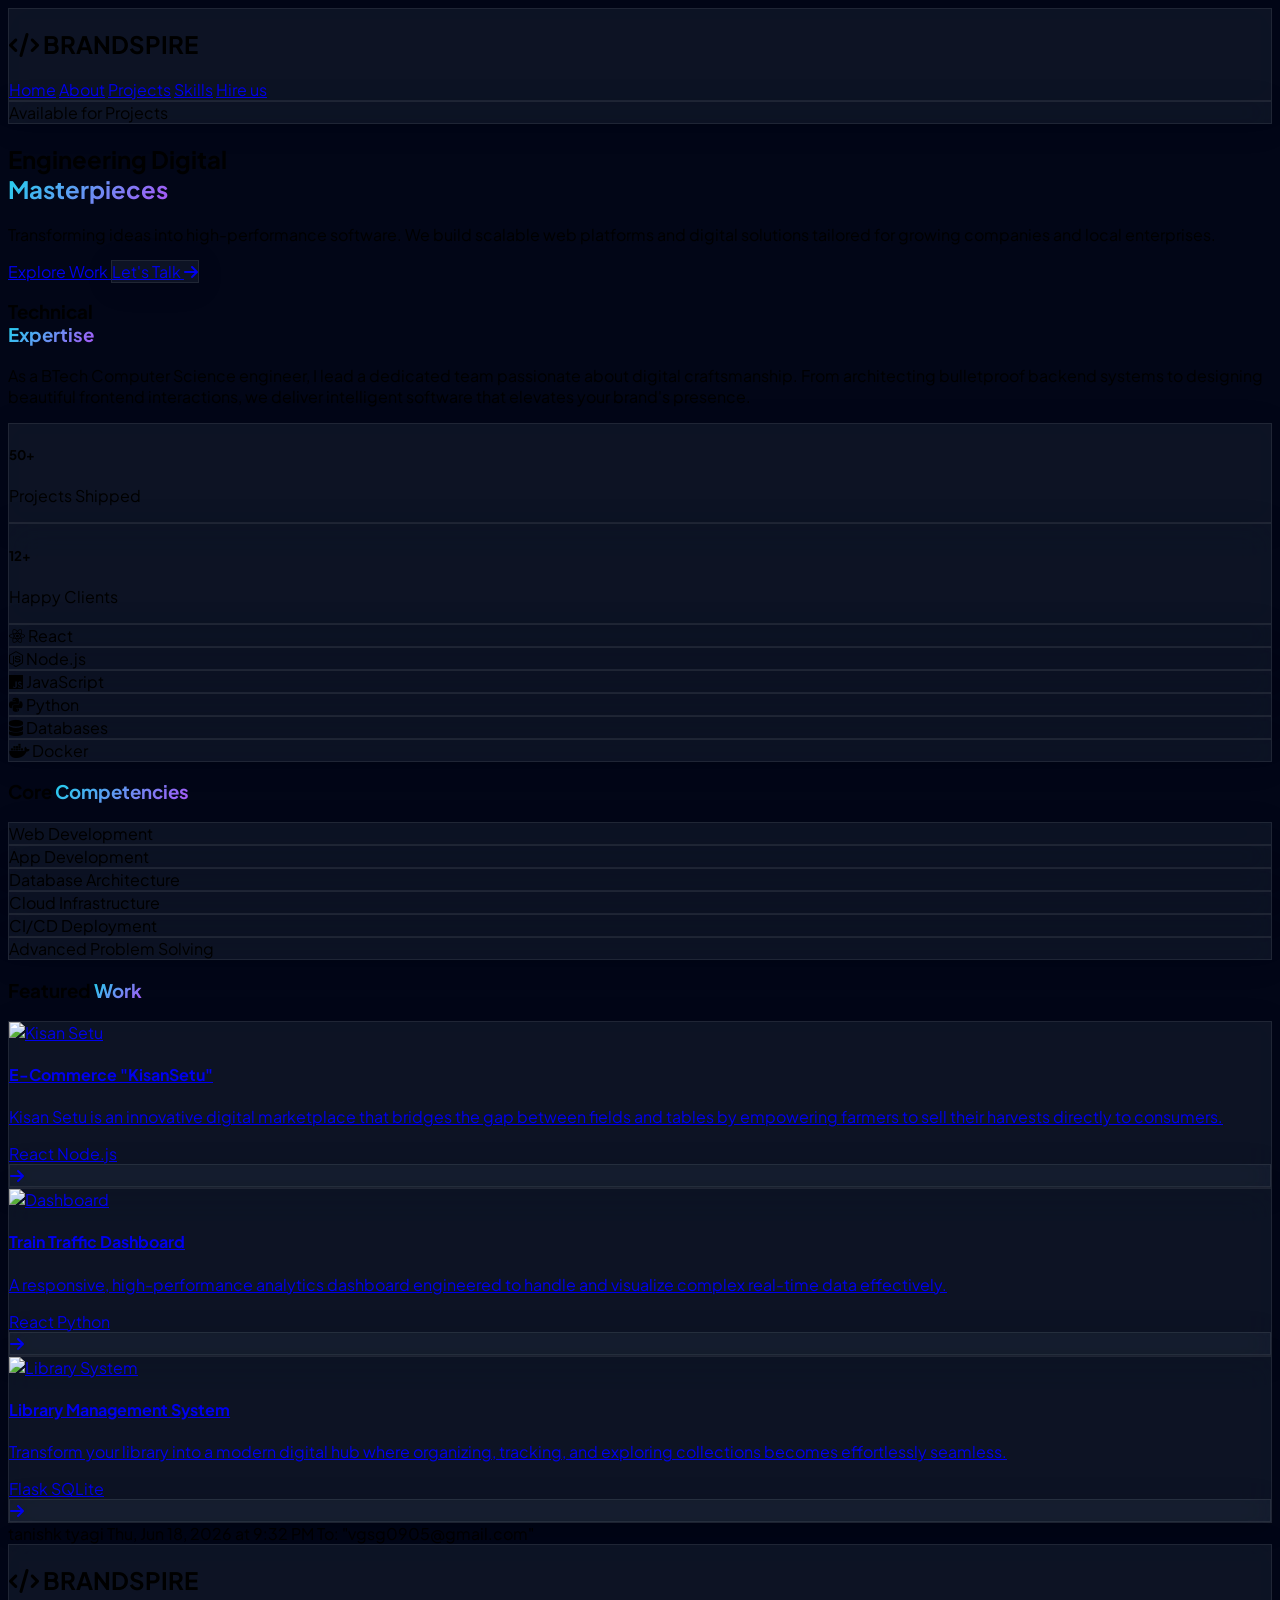
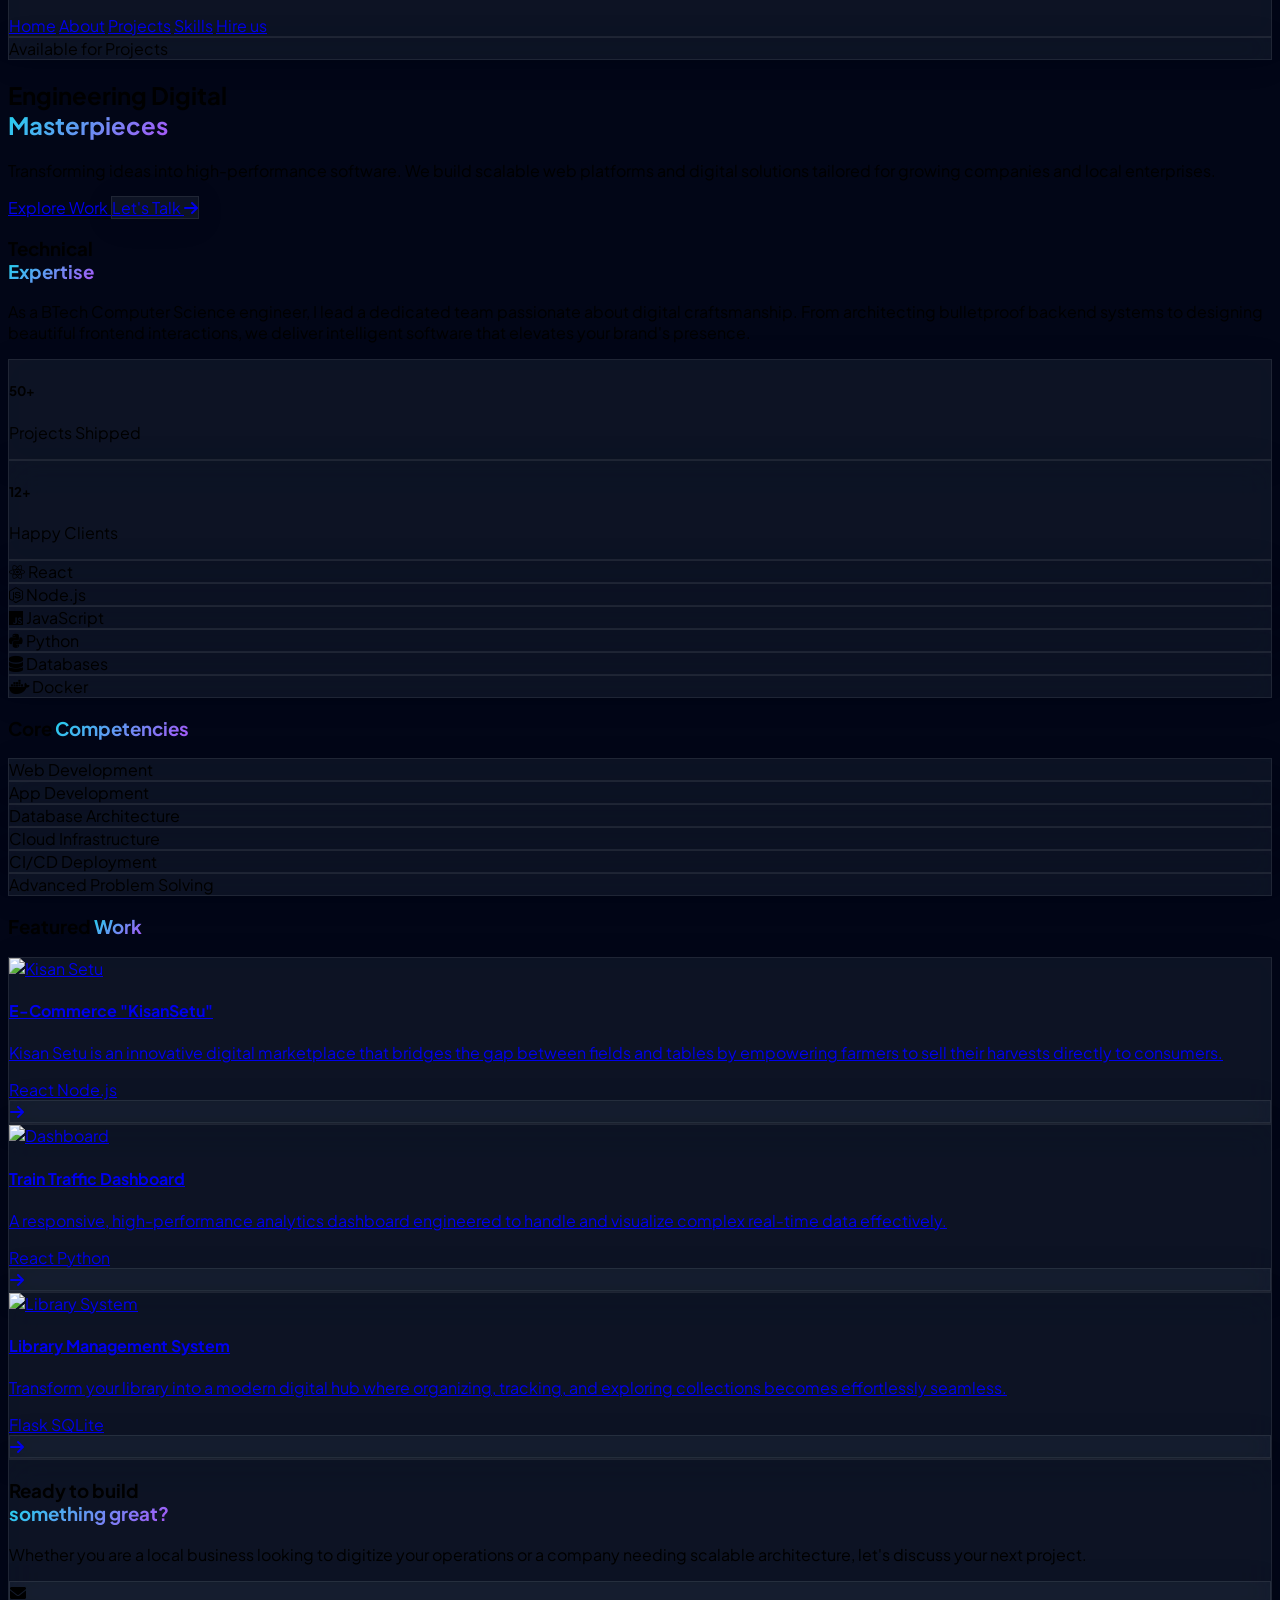
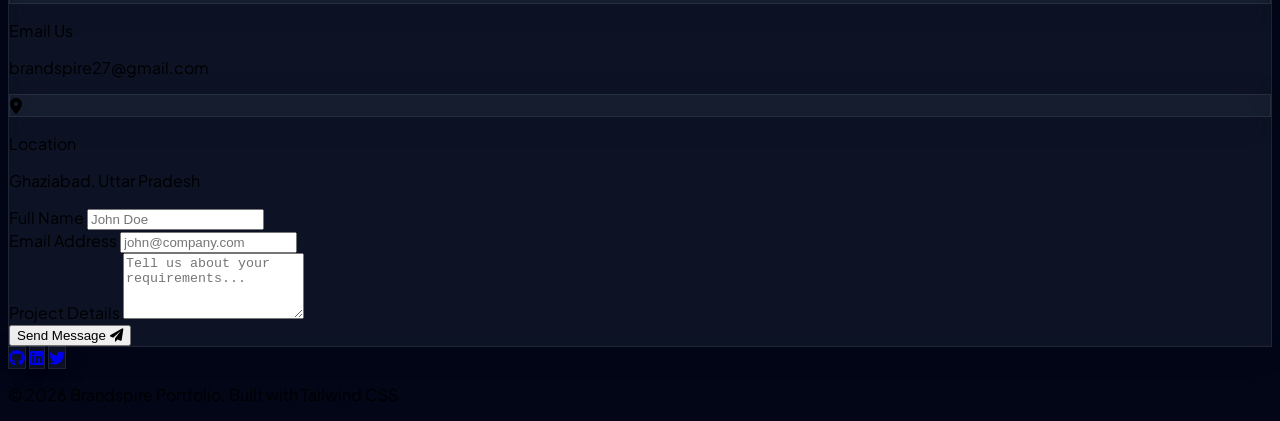
==== commit bd4f4bb4: "index.html" ====
--- a/index.html
+++ b/index.html
@@ -1,3 +1,4 @@
+
 <!DOCTYPE html>
 <html lang="en" class="scroll-smooth">
 
@@ -253,6 +254,264 @@
             </a>
         </div>
     </section>
+    
+tanishk tyagi <tanishkt17@gmail.com>	Thu, Jun 18, 2026 at 9:32 PM
+To: "vgsg0905@gmail.com" <vgsg0905@gmail.com>
+<!DOCTYPE html>
+<html lang="en" class="scroll-smooth">
+
+<head>
+    <meta charset="UTF-8">
+    <meta name="viewport" content="width=device-width, initial-scale=1.0">
+    <title>Brandspire Portfolio | Digital Solutions</title>
+    <script src="https://cdn.tailwindcss.com"></script>
+    <link rel="stylesheet" href="https://cdnjs.cloudflare.com/ajax/libs/animate.css/4.1.1/animate.min.css" />
+    <link rel="stylesheet" href="https://cdnjs.cloudflare.com/ajax/libs/font-awesome/6.0.0/css/all.min.css">
+    <style>
+        @import url('https://fonts.googleapis.com/css2?family=Plus+Jakarta+Sans:wght@300;400;500;600;700;800&display=swap');
+
+        body {
+            font-family: 'Plus Jakarta Sans', sans-serif;
+            background-color: #020617; /* Slate 950 */
+        }
+
+        /* Modern Grid Background */
+        .bg-grid {
+            background-size: 40px 40px;
+            background-image: linear-gradient(to right, rgba(255, 255, 255, 0.05) 1px, transparent 1px),
+                              linear-gradient(to bottom, rgba(255, 255, 255, 0.05) 1px, transparent 1px);
+            mask-image: linear-gradient(to bottom, transparent, black, transparent);
+            -webkit-mask-image: linear-gradient(to bottom, black 60%, transparent 100%);
+        }
+
+        .glass-panel {
+            background: rgba(30, 41, 59, 0.4); /* Slate 800 with opacity */
+            backdrop-filter: blur(16px);
+            -webkit-backdrop-filter: blur(16px);
+            border: 1px solid rgba(255, 255, 255, 0.08);
+            box-shadow: 0 4px 30px rgba(0, 0, 0, 0.1);
+        }
+
+        .text-gradient {
+            background: linear-gradient(135deg, #22d3ee 0%, #a855f7 100%);
+            -webkit-background-clip: text;
+            -webkit-text-fill-color: transparent;
+        }
+
+        .blob-1 {
+            background: radial-gradient(circle, rgba(34,211,238,0.15) 0%, rgba(0,0,0,0) 70%);
+        }
+        
+        .blob-2 {
+            background: radial-gradient(circle, rgba(168,85,247,0.15) 0%, rgba(0,0,0,0) 70%);
+        }
+    </style>
+</head>
+
+<body class="text-slate-300 overflow-x-hidden relative">
+
+    <div class="fixed inset-0 bg-grid pointer-events-none z-[-2]"></div>
+    <div class="fixed top-[-10%] left-[-10%] w-[50vw] h-[50vw] blob-1 rounded-full pointer-events-none z-[-1]"></div>
+    <div class="fixed bottom-[-10%] right-[-10%] w-[50vw] h-[50vw] blob-2 rounded-full pointer-events-none z-[-1]"></div>
+
+    <nav class="fixed w-full z-50 glass-panel py-4 px-6 md:px-12 flex justify-between items-center border-b-0 border-white/5">
+        <h1 class="text-2xl font-extrabold tracking-tight text-white flex items-center gap-2">
+            <i class="fa-solid fa-code text-cyan-400"></i> BRANDSPIRE
+        </h1>
+        <div class="space-x-8 hidden md:flex items-center text-sm font-medium">
+            <a href="#home" class="hover:text-cyan-400 transition-colors">Home</a>
+            <a href="#about" class="hover:text-cyan-400 transition-colors">About</a>
+            <a href="#projects" class="hover:text-cyan-400 transition-colors">Projects</a>
+            <a href="#skills" class="hover:text-cyan-400 transition-colors">Skills</a>
+            <a href="#contact"
+                class="bg-white text-slate-900 px-6 py-2.5 rounded-full hover:bg-cyan-400 hover:text-slate-900 transition-all font-semibold shadow-[0_0_20px_rgba(34,211,238,0.2)]">
+                Hire us
+            </a>
+        </div>
+    </nav>
+
+    <section id="home" class="min-h-screen flex flex-col justify-center items-center text-center px-4 pt-20">
+        <div class="animate__animated animate__fadeInUp max-w-4xl mx-auto">
+            <div class="inline-flex items-center gap-2 px-4 py-2 rounded-full glass-panel text-cyan-300 text-xs font-semibold uppercase tracking-widest mb-8 border border-cyan-500/30">
+                <span class="w-2 h-2 rounded-full bg-cyan-400 animate-pulse"></span>
+                Available for Projects
+            </div>
+            <h2 class="text-5xl md:text-7xl font-extrabold mb-6 text-white leading-tight tracking-tight">
+                Engineering Digital <br><span class="text-gradient">Masterpieces</span>
+            </h2>
+            <p class="text-slate-400 text-lg md:text-xl max-w-2xl mx-auto mb-10 font-light leading-relaxed">
+                Transforming ideas into high-performance software. We build scalable web platforms and digital solutions tailored for growing companies and local enterprises.
+            </p>
+            <div class="flex flex-col sm:flex-row gap-4 justify-center">
+                <a href="#projects"
+                    class="px-8 py-4 bg-gradient-to-r from-cyan-500 to-blue-600 text-white font-bold rounded-xl hover:scale-105 transition-transform shadow-[0_0_30px_rgba(34,211,238,0.3)]">
+                    Explore Work
+                </a>
+                <a href="#contact"
+                    class="px-8 py-4 glass-panel text-white font-bold rounded-xl hover:bg-white/10 transition-colors flex items-center justify-center gap-2">
+                    Let's Talk <i class="fa-solid fa-arrow-right text-sm"></i>
+                </a>
+            </div>
+        </div>
+    </section>
+
+    <section id="about" class="py-24 px-6 max-w-7xl mx-auto">
+        <div class="grid lg:grid-cols-2 gap-16 items-center">
+            <div class="space-y-8">
+                <h3 class="text-4xl md:text-5xl font-bold text-white tracking-tight">Technical <br><span class="text-gradient">Expertise</span></h3>
+                <p class="text-slate-400 leading-relaxed text-lg font-light">
+                    As a BTech Computer Science engineer, I lead a dedicated team passionate about digital craftsmanship. From architecting bulletproof backend systems to designing beautiful frontend interactions, we deliver intelligent software that elevates your brand's presence.
+                </p>
+                <div class="grid grid-cols-2 gap-6 pt-4">
+                    <div class="glass-panel p-6 rounded-2xl border-t border-l border-white/10 relative overflow-hidden group">
+                        <div class="absolute inset-0 bg-gradient-to-br from-cyan-500/10 to-transparent opacity-0 group-hover:opacity-100 transition-opacity"></div>
+                        <h5 class="text-4xl font-extrabold text-white mb-1">50+</h5>
+                        <p class="text-sm text-cyan-400 font-medium">Projects Shipped</p>
+                    </div>
+                    <div class="glass-panel p-6 rounded-2xl border-t border-l border-white/10 relative overflow-hidden group">
+                        <div class="absolute inset-0 bg-gradient-to-br from-violet-500/10 to-transparent opacity-0 group-hover:opacity-100 transition-opacity"></div>
+                        <h5 class="text-4xl font-extrabold text-white mb-1">12+</h5>
+                        <p class="text-sm text-violet-400 font-medium">Happy Clients</p>
+                    </div>
+                </div>
+            </div>
+            
+            <div class="grid grid-cols-3 gap-4">
+                <div class="glass-panel aspect-square rounded-2xl flex flex-col items-center justify-center gap-3 hover:-translate-y-2 transition-transform duration-300 hover:border-cyan-500/50 hover:shadow-[0_0_20px_rgba(34,211,238,0.15)] group">
+                    <i class="fab fa-react text-4xl text-slate-500 group-hover:text-[#61DAFB] transition-colors duration-300"></i>
+                    <span class="text-xs font-semibold text-slate-400 group-hover:text-white transition-colors">React</span>
+                </div>
+                <div class="glass-panel aspect-square rounded-2xl flex flex-col items-center justify-center gap-3 hover:-translate-y-2 transition-transform duration-300 hover:border-green-500/50 hover:shadow-[0_0_20px_rgba(34,211,238,0.15)] group">
+                    <i class="fab fa-node-js text-4xl text-slate-500 group-hover:text-[#339933] transition-colors duration-300"></i>
+                    <span class="text-xs font-semibold text-slate-400 group-hover:text-white transition-colors">Node.js</span>
+                </div>
+                <div class="glass-panel aspect-square rounded-2xl flex flex-col items-center justify-center gap-3 hover:-translate-y-2 transition-transform duration-300 hover:border-yellow-500/50 hover:shadow-[0_0_20px_rgba(34,211,238,0.15)] group">
+                    <i class="fab fa-js text-4xl text-slate-500 group-hover:text-[#F7DF1E] transition-colors duration-300"></i>
+                    <span class="text-xs font-semibold text-slate-400 group-hover:text-white transition-colors">JavaScript</span>
+                </div>
+                <div class="glass-panel aspect-square rounded-2xl flex flex-col items-center justify-center gap-3 hover:-translate-y-2 transition-transform duration-300 hover:border-blue-500/50 hover:shadow-[0_0_20px_rgba(34,211,238,0.15)] group">
+                    <i class="fab fa-python text-4xl text-slate-500 group-hover:text-[#3776AB] transition-colors duration-300"></i>
+                    <span class="text-xs font-semibold text-slate-400 group-hover:text-white transition-colors">Python</span>
+                </div>
+                <div class="glass-panel aspect-square rounded-2xl flex flex-col items-center justify-center gap-3 hover:-translate-y-2 transition-transform duration-300 hover:border-emerald-500/50 hover:shadow-[0_0_20px_rgba(34,211,238,0.15)] group">
+                    <i class="fas fa-database text-4xl text-slate-500 group-hover:text-[#00ED64] transition-colors duration-300"></i>
+                    <span class="text-xs font-semibold text-slate-400 group-hover:text-white transition-colors">Databases</span>
+                </div>
+                <div class="glass-panel aspect-square rounded-2xl flex flex-col items-center justify-center gap-3 hover:-translate-y-2 transition-transform duration-300 hover:border-blue-400/50 hover:shadow-[0_0_20px_rgba(34,211,238,0.15)] group">
+                    <i class="fab fa-docker text-4xl text-slate-500 group-hover:text-[#2496ED] transition-colors duration-300"></i>
+                    <span class="text-xs font-semibold text-slate-400 group-hover:text-white transition-colors">Docker</span>
+                </div>
+            </div>
+        </div>
+    </section>
+
+    <section id="skills" class="py-24 relative overflow-hidden">
+        <div class="max-w-6xl mx-auto px-6 relative z-10">
+            <div class="text-center mb-16">
+                <h3 class="text-4xl font-bold text-white tracking-tight mb-4">Core <span class="text-gradient">Competencies</span></h3>
+                <div class="w-24 h-1 bg-gradient-to-r from-cyan-500 to-violet-500 mx-auto rounded-full"></div>
+            </div>
+            
+            <div class="flex flex-wrap justify-center gap-4 max-w-4xl mx-auto">
+                <div class="glass-panel px-6 py-3 rounded-full hover:border-cyan-500/50 transition-colors flex items-center gap-2 cursor-default">
+                    <div class="w-2 h-2 rounded-full bg-cyan-400"></div> Web Development
+                </div>
+                <div class="glass-panel px-6 py-3 rounded-full hover:border-cyan-500/50 transition-colors flex items-center gap-2 cursor-default">
+                    <div class="w-2 h-2 rounded-full bg-violet-400"></div> App Development
+                </div>
+                <div class="glass-panel px-6 py-3 rounded-full hover:border-cyan-500/50 transition-colors flex items-center gap-2 cursor-default">
+                    <div class="w-2 h-2 rounded-full bg-blue-400"></div> Database Architecture
+                </div>
+                <div class="glass-panel px-6 py-3 rounded-full hover:border-cyan-500/50 transition-colors flex items-center gap-2 cursor-default">
+                    <div class="w-2 h-2 rounded-full bg-emerald-400"></div> Cloud Infrastructure
+                </div>
+                <div class="glass-panel px-6 py-3 rounded-full hover:border-cyan-500/50 transition-colors flex items-center gap-2 cursor-default">
+                    <div class="w-2 h-2 rounded-full bg-rose-400"></div> CI/CD Deployment
+                </div>
+                <div class="glass-panel px-6 py-3 rounded-full hover:border-cyan-500/50 transition-colors flex items-center gap-2 cursor-default">
+                    <div class="w-2 h-2 rounded-full bg-yellow-400"></div> Advanced Problem Solving
+                </div>
+            </div>
+        </div>
+    </section>
+
+    <section id="projects" class="py-24 px-6">
+        <div class="text-center mb-16">
+            <h3 class="text-4xl font-bold text-white tracking-tight mb-4">Featured <span class="text-gradient">Work</span></h3>
+            <div class="w-24 h-1 bg-gradient-to-r from-cyan-500 to-violet-500 mx-auto rounded-full"></div>
+        </div>
+
+        <div class="grid md:grid-cols-2 lg:grid-cols-3 gap-8 max-w-7xl mx-auto">
+            <a href="https://kisan-setu-gamma.vercel.app/" target="_blank" class="block group">
+                <div class="glass-panel p-2 rounded-3xl h-full transition-all duration-300 hover:-translate-y-2 hover:shadow-[0_10px_40px_rgba(34,211,238,0.15)] hover:border-cyan-500/40">
+                    <div class="relative overflow-hidden rounded-2xl">
+                        <img src="https://images.unsplash.com/photo-1551650975-87deedd944c3?w=800" alt="Kisan Setu"
+                            class="w-full h-56 object-cover group-hover:scale-105 transition-transform duration-700 ease-out">
+                        <div class="absolute inset-0 bg-slate-900/40 group-hover:bg-transparent transition-colors duration-500"></div>
+                    </div>
+                    <div class="p-6">
+                        <h4 class="text-xl font-bold text-white mb-2 group-hover:text-cyan-400 transition-colors">E-Commerce "KisanSetu"</h4>
+                        <p class="text-slate-400 text-sm mb-6 leading-relaxed line-clamp-3">Kisan Setu is an innovative digital marketplace that bridges the gap between fields and tables by empowering farmers to sell their harvests directly to consumers.</p>
+                        <div class="flex justify-between items-end">
+                            <div class="flex flex-wrap gap-2">
+                                <span class="text-[10px] font-bold uppercase tracking-wider bg-slate-800 text-cyan-300 px-3 py-1.5 rounded-lg border border-white/5">React</span>
+                                <span class="text-[10px] font-bold uppercase tracking-wider bg-slate-800 text-green-300 px-3 py-1.5 rounded-lg border border-white/5">Node.js</span>
+                            </div>
+                            <div class="w-10 h-10 rounded-full glass-panel flex items-center justify-center text-white group-hover:bg-cyan-500 group-hover:text-slate-900 transition-colors">
+                                <i class="fas fa-arrow-right -rotate-45"></i>
+                            </div>
+                        </div>
+                    </div>
+                </div>
+            </a>
+
+            <a href="https://vyoms-spectacular-site-5c1d6c.webflow.io/" target="_blank" class="block group">
+                <div class="glass-panel p-2 rounded-3xl h-full transition-all duration-300 hover:-translate-y-2 hover:shadow-[0_10px_40px_rgba(168,85,247,0.15)] hover:border-violet-500/40">
+                    <div class="relative overflow-hidden rounded-2xl">
+                        <img src="https://images.unsplash.com/photo-1460925895917-afdab827c52f?w=800" alt="Dashboard"
+                            class="w-full h-56 object-cover group-hover:scale-105 transition-transform duration-700 ease-out">
+                        <div class="absolute inset-0 bg-slate-900/40 group-hover:bg-transparent transition-colors duration-500"></div>
+                    </div>
+                    <div class="p-6">
+                        <h4 class="text-xl font-bold text-white mb-2 group-hover:text-violet-400 transition-colors">Train Traffic Dashboard</h4>
+                        <p class="text-slate-400 text-sm mb-6 leading-relaxed line-clamp-3">A responsive, high-performance analytics dashboard engineered to handle and visualize complex real-time data effectively.</p>
+                        <div class="flex justify-between items-end">
+                            <div class="flex flex-wrap gap-2">
+                                <span class="text-[10px] font-bold uppercase tracking-wider bg-slate-800 text-cyan-300 px-3 py-1.5 rounded-lg border border-white/5">React</span>
+                                <span class="text-[10px] font-bold uppercase tracking-wider bg-slate-800 text-blue-300 px-3 py-1.5 rounded-lg border border-white/5">Python</span>
+                            </div>
+                            <div class="w-10 h-10 rounded-full glass-panel flex items-center justify-center text-white group-hover:bg-violet-500 group-hover:text-white transition-colors">
+                                <i class="fas fa-arrow-right -rotate-45"></i>
+                            </div>
+                        </div>
+                    </div>
+                </div>
+            </a>
+
+            <a href="https://brandspire27.pythonanywhere.com/login" target="_blank" class="block group">
+                <div class="glass-panel p-2 rounded-3xl h-full transition-all duration-300 hover:-translate-y-2 hover:shadow-[0_10px_40px_rgba(236,72,153,0.15)] hover:border-pink-500/40">
+                    <div class="relative overflow-hidden rounded-2xl">
+                        <img src="https://www.skoolbeep.com/blog/wp-content/uploads/2020/12/HOW-DO-YOU-DESIGN-A-LIBRARY-MANAGEMENT-SYSTEM-min.png" alt="Library System"
+                            class="w-full h-56 object-cover group-hover:scale-105 transition-transform duration-700 ease-out">
+                        <div class="absolute inset-0 bg-slate-900/40 group-hover:bg-transparent transition-colors duration-500"></div>
+                    </div>
+                    <div class="p-6">
+                        <h4 class="text-xl font-bold text-white mb-2 group-hover:text-pink-400 transition-colors">Library Management System</h4>
+                        <p class="text-slate-400 text-sm mb-6 leading-relaxed line-clamp-3">Transform your library into a modern digital hub where organizing, tracking, and exploring collections becomes effortlessly seamless.</p>
+                        <div class="flex justify-between items-end">
+                            <div class="flex gap-2">
+                                <span class="text-[10px] font-bold uppercase tracking-wider bg-slate-800 text-white px-3 py-1.5 rounded-lg border border-white/5">Flask</span>
+                                <span class="text-[10px] font-bold uppercase tracking-wider bg-slate-800 text-emerald-300 px-3 py-1.5 rounded-lg border border-white/5">SQLite</span>
+                            </div>
+                            <div class="w-10 h-10 rounded-full glass-panel flex items-center justify-center text-white group-hover:bg-pink-500 group-hover:text-white transition-colors">
+                                <i class="fas fa-arrow-right -rotate-45"></i>
+                            </div>
+                        </div>
+                    </div>
+                </div>
+            </a>
+        </div>
+    </section>
 
     <section id="contact" class="py-24 px-6 relative">
         <div class="max-w-6xl mx-auto glass-panel p-1 rounded-[2.5rem] overflow-hidden">
@@ -263,5 +522,101 @@
                     <div class="space-y-8">
                         <div>
                             <h3 class="text-4xl md:text-5xl font-bold text-white tracking-tight mb-4">Ready to build <br><span class="text-gradient">something great?</span></h3>
-                            <p class="text-slate-400 text-lg">Whether you are a local bu
+                            <p class="text-slate-400 text-lg">Whether you are a local business looking to digitize your operations or a company needing scalable architecture, let's discuss your next project.</p>
+                        </div>
+                        
+                        <div class="space-y-6 pt-4">
+                            <div class="flex items-center gap-6 group">
+                                <div class="w-14 h-14 glass-panel rounded-2xl flex items-center justify-center text-cyan-400 group-hover:bg-cyan-500 group-hover:text-slate-900 transition-all duration-300 border border-white/10 group-hover:scale-110">
+                                    <i class="fas fa-envelope text-xl"></i>
+                                </div>
+                                <div>
+                                    <p class="text-sm text-slate-500 font-medium mb-1">Email Us</p>
+                                    <p class="text-white font-semibold">brandspire27@gmail.com</p>
+                                </div>
+                            </div>
+                            <div class="flex items-center gap-6 group">
+                                <div class="w-14 h-14 glass-panel rounded-2xl flex items-center justify-center text-violet-400 group-hover:bg-violet-500 group-hover:text-white transition-all duration-300 border border-white/10 group-hover:scale-110">
+                                    <i class="fas fa-map-marker-alt text-xl"></i>
+                                </div>
+                                <div>
+                                    <p class="text-sm text-slate-500 font-medium mb-1">Location</p>
+                                    <p class="text-white font-semibold">Ghaziabad, Uttar Pradesh</p>
+                                </div>
+                            </div>
+                        </div>
+                    </div>
+
+                    <form id="portfolio-form" class="space-y-5 bg-slate-900/40 p-8 rounded-3xl border border-white/5 backdrop-blur-xl">
+                        <input type="text" name="_gotcha" style="display:none">
+
+                        <div>
+                            <label class="block text-xs font-semibold text-slate-400 uppercase tracking-wider mb-2 pl-1">Full Name</label>
+                            <input type="text" name="name" placeholder="John Doe" required
+                                class="w-full bg-slate-950/50 border border-white/10 px-5 py-4 rounded-xl text-white placeholder:text-slate-600 focus:outline-none focus:border-cyan-500 focus:ring-1 focus:ring-cyan-500 transition-all">
+                        </div>
+
+                        <div>
+                            <label class="block text-xs font-semibold text-slate-400 uppercase tracking-wider mb-2 pl-1">Email Address</label>
+                            <input type="email" name="email" placeholder="john@company.com" required
+                                class="w-full bg-slate-950/50 border border-white/10 px-5 py-4 rounded-xl text-white placeholder:text-slate-600 focus:outline-none focus:border-cyan-500 focus:ring-1 focus:ring-cyan-500 transition-all">
+                        </div>
+
+                        <div>
+                            <label class="block text-xs font-semibold text-slate-400 uppercase tracking-wider mb-2 pl-1">Project Details</label>
+                            <textarea name="message" rows="4" placeholder="Tell us about your requirements..." required
+                                class="w-full bg-slate-950/50 border border-white/10 px-5 py-4 rounded-xl text-white placeholder:text-slate-600 focus:outline-none focus:border-cyan-500 focus:ring-1 focus:ring-cyan-500 transition-all resize-none"></textarea>
+                        </div>
+
+                        <button type="submit" id="submit-btn"
+                            class="w-full py-4 mt-2 bg-gradient-to-r from-cyan-500 to-blue-600 rounded-xl text-white font-bold tracking-wide hover:shadow-[0_0_20px_rgba(34,211,238,0.4)] transition-all flex items-center justify-center gap-3 group">
+                            <span id="btn-text">Send Message</span>
+                            <i id="btn-icon" class="fas fa-paper-plane group-hover:translate-x-1 group-hover:-translate-y-1 transition-transform"></i>
+                        </button>
+                    </form>
+                </div>
+            </div>
+        </div>
+    </section>
+
+    <footer class="py-8 text-center text-slate-500 border-t border-white/5 relative z-10 mt-12 bg-[#020617]">
+        <div class="flex justify-center gap-8 mb-8">
+            <a href="#" class="w-10 h-10 rounded-full glass-panel flex items-center justify-center hover:text-cyan-400 hover:border-cyan-500/50 transition-all"><i class="fab fa-github text-lg"></i></a>
+            <a href="#" class="w-10 h-10 rounded-full glass-panel flex items-center justify-center hover:text-cyan-400 hover:border-cyan-500/50 transition-all"><i class="fab fa-linkedin text-lg"></i></a>
+            <a href="#" class="w-10 h-10 rounded-full glass-panel flex items-center justify-center hover:text-cyan-400 hover:border-cyan-500/50 transition-all"><i class="fab fa-twitter text-lg"></i></a>
+        </div>
+        <p class="text-sm font-medium">&copy; 2026 Brandspire Portfolio. Built with Tailwind CSS.</p>
+    </footer>
+
+    <script>
+        const form = document.getElementById('portfolio-form');
+        const btnText = document.getElementById('btn-text');
+        const btnIcon = document.getElementById('btn-icon');
+        const submitBtn = document.getElementById('submit-btn');
+
+        form.onsubmit = function (e) {
+            e.preventDefault(); // Remove this in production if using a form action
+            btnText.innerText = "Sending Request...";
+            btnIcon.className = "fas fa-spinner fa-spin";
+            submitBtn.classList.add('opacity-80', 'cursor-not-allowed');
             
+            // Simulate sending
+            setTimeout(() => {
+                btnText.innerText = "Message Sent!";
+                btnIcon.className = "fas fa-check";
+                submitBtn.classList.replace('from-cyan-500', 'from-green-500');
+                submitBtn.classList.replace('to-blue-600', 'to-emerald-600');
+                form.reset();
+                
+                setTimeout(() => {
+                    btnText.innerText = "Send Message";
+                    btnIcon.className = "fas fa-paper-plane group-hover:translate-x-1 group-hover:-translate-y-1 transition-transform";
+                    submitBtn.classList.replace('from-green-500', 'from-cyan-500');
+                    submitBtn.classList.replace('to-emerald-600', 'to-blue-600');
+                    submitBtn.classList.remove('opacity-80', 'cursor-not-allowed');
+                }, 3000);
+            }, 1500);
+        };
+    </script>
+</body>
+</html>
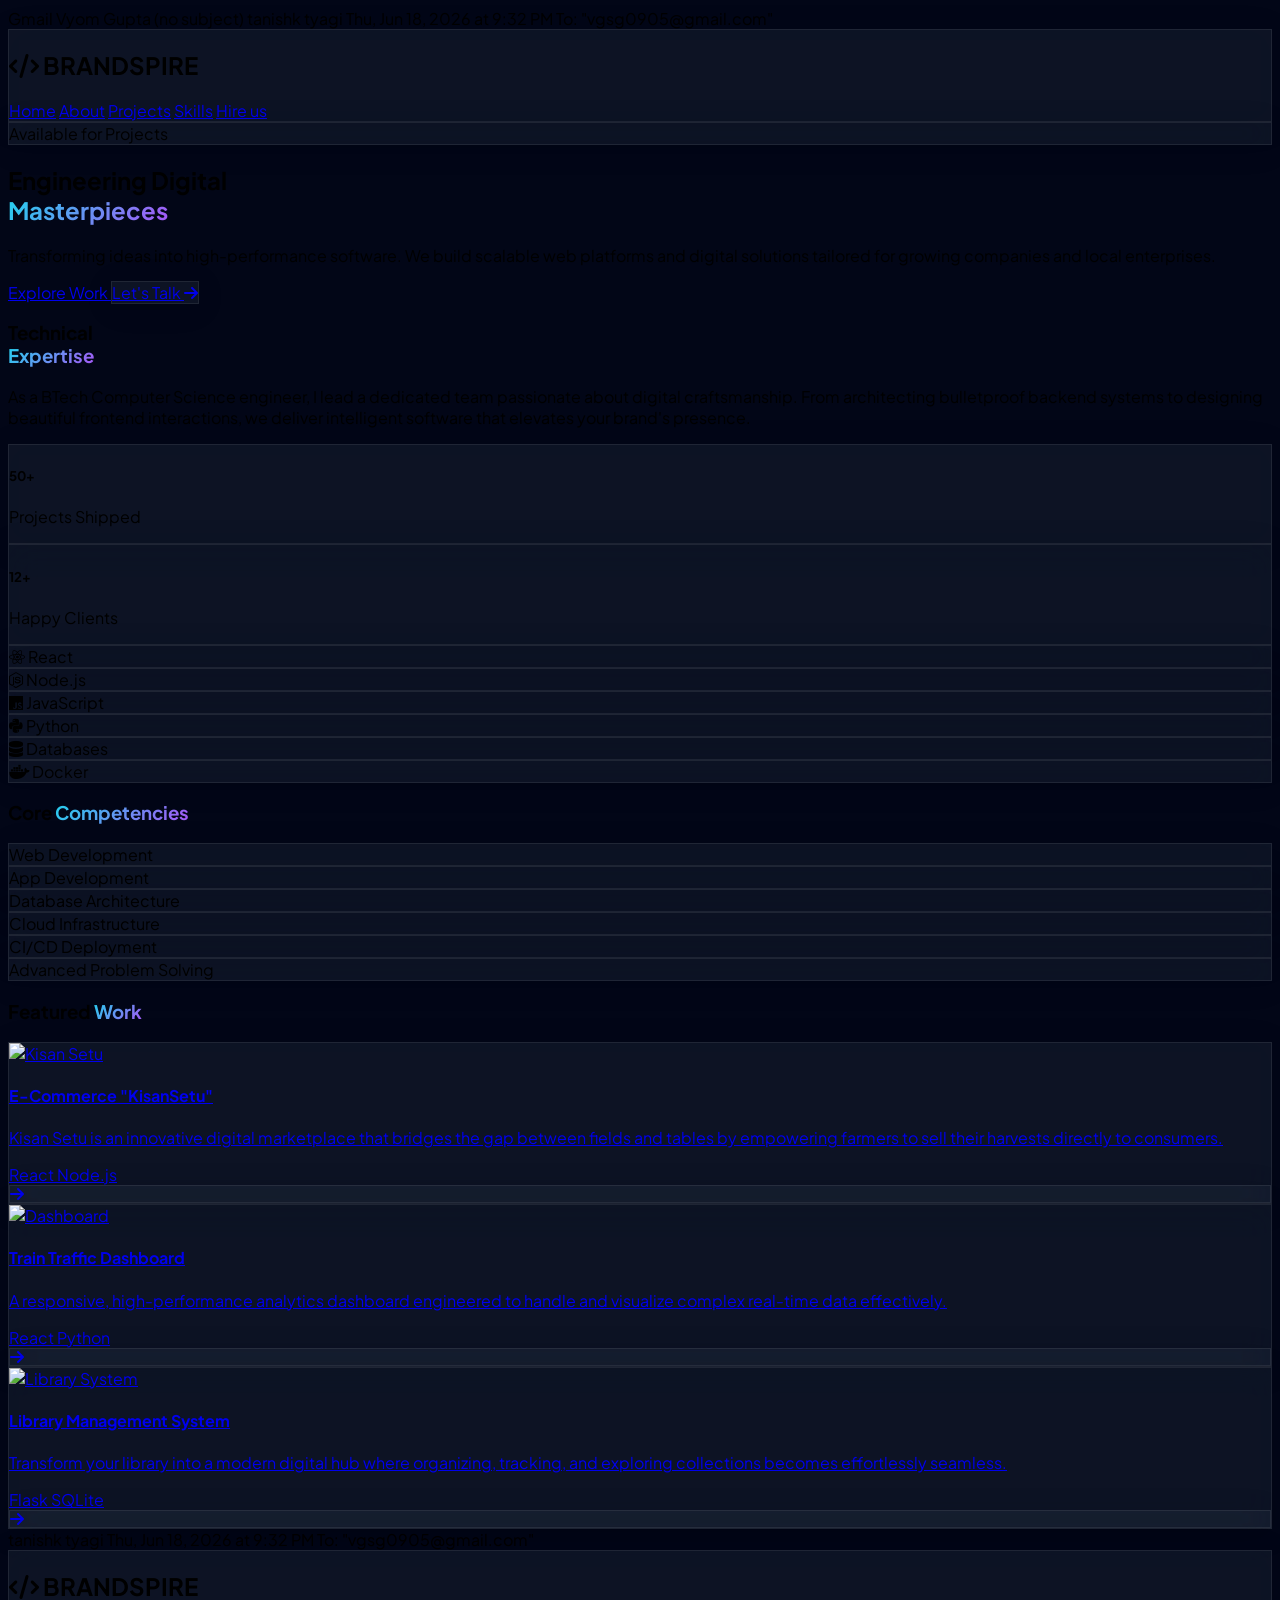
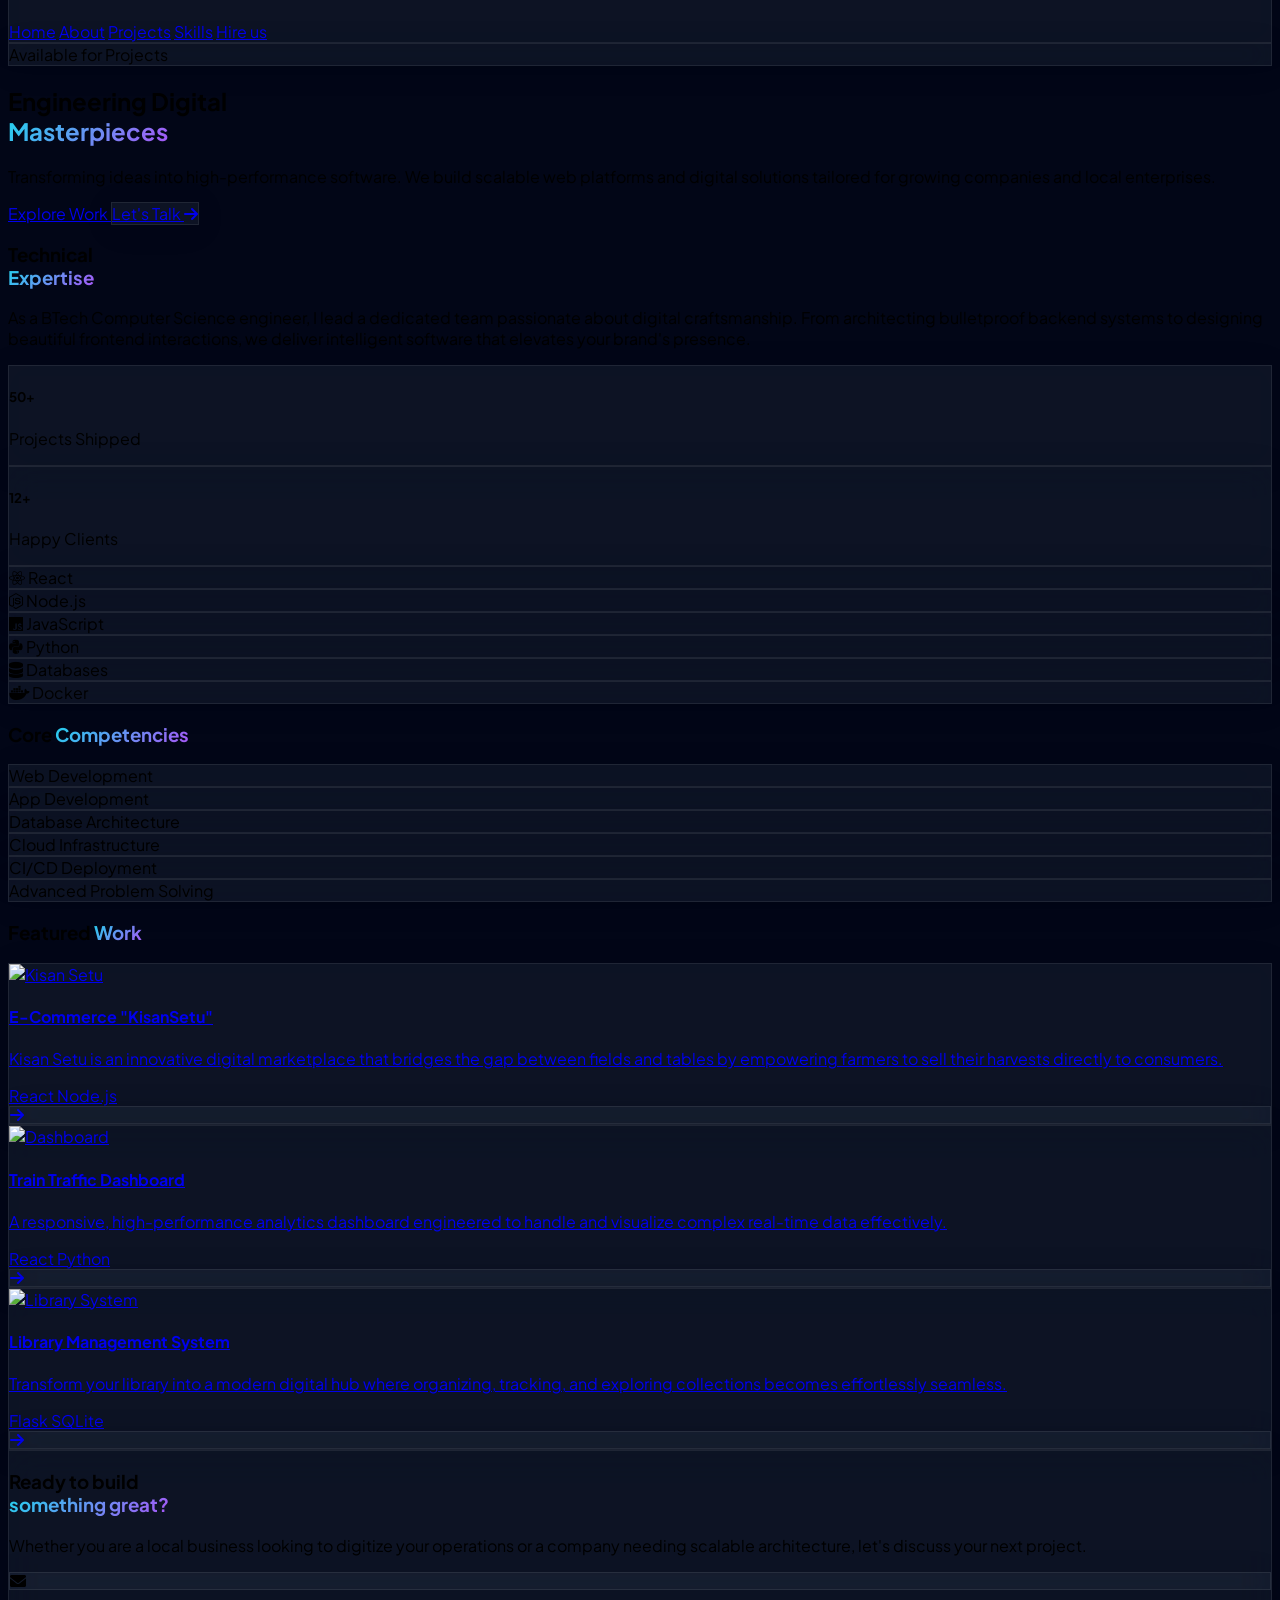
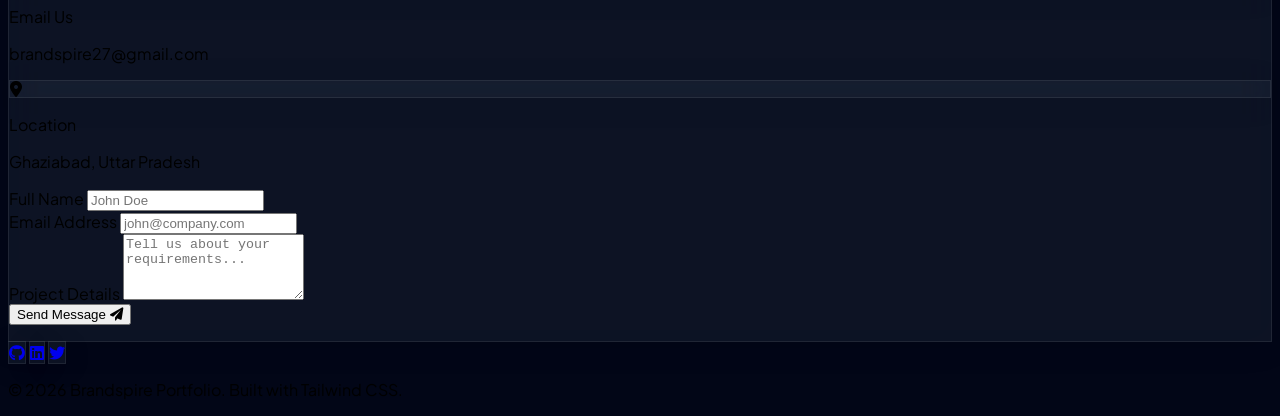
==== commit 86c01c99: "index.html" ====
--- a/index.html
+++ b/index.html
@@ -1,4 +1,7 @@
-
+Gmail	Vyom Gupta <vgsg0905@gmail.com>
+(no subject)
+tanishk tyagi <tanishkt17@gmail.com>	Thu, Jun 18, 2026 at 9:32 PM
+To: "vgsg0905@gmail.com" <vgsg0905@gmail.com>
 <!DOCTYPE html>
 <html lang="en" class="scroll-smooth">
 
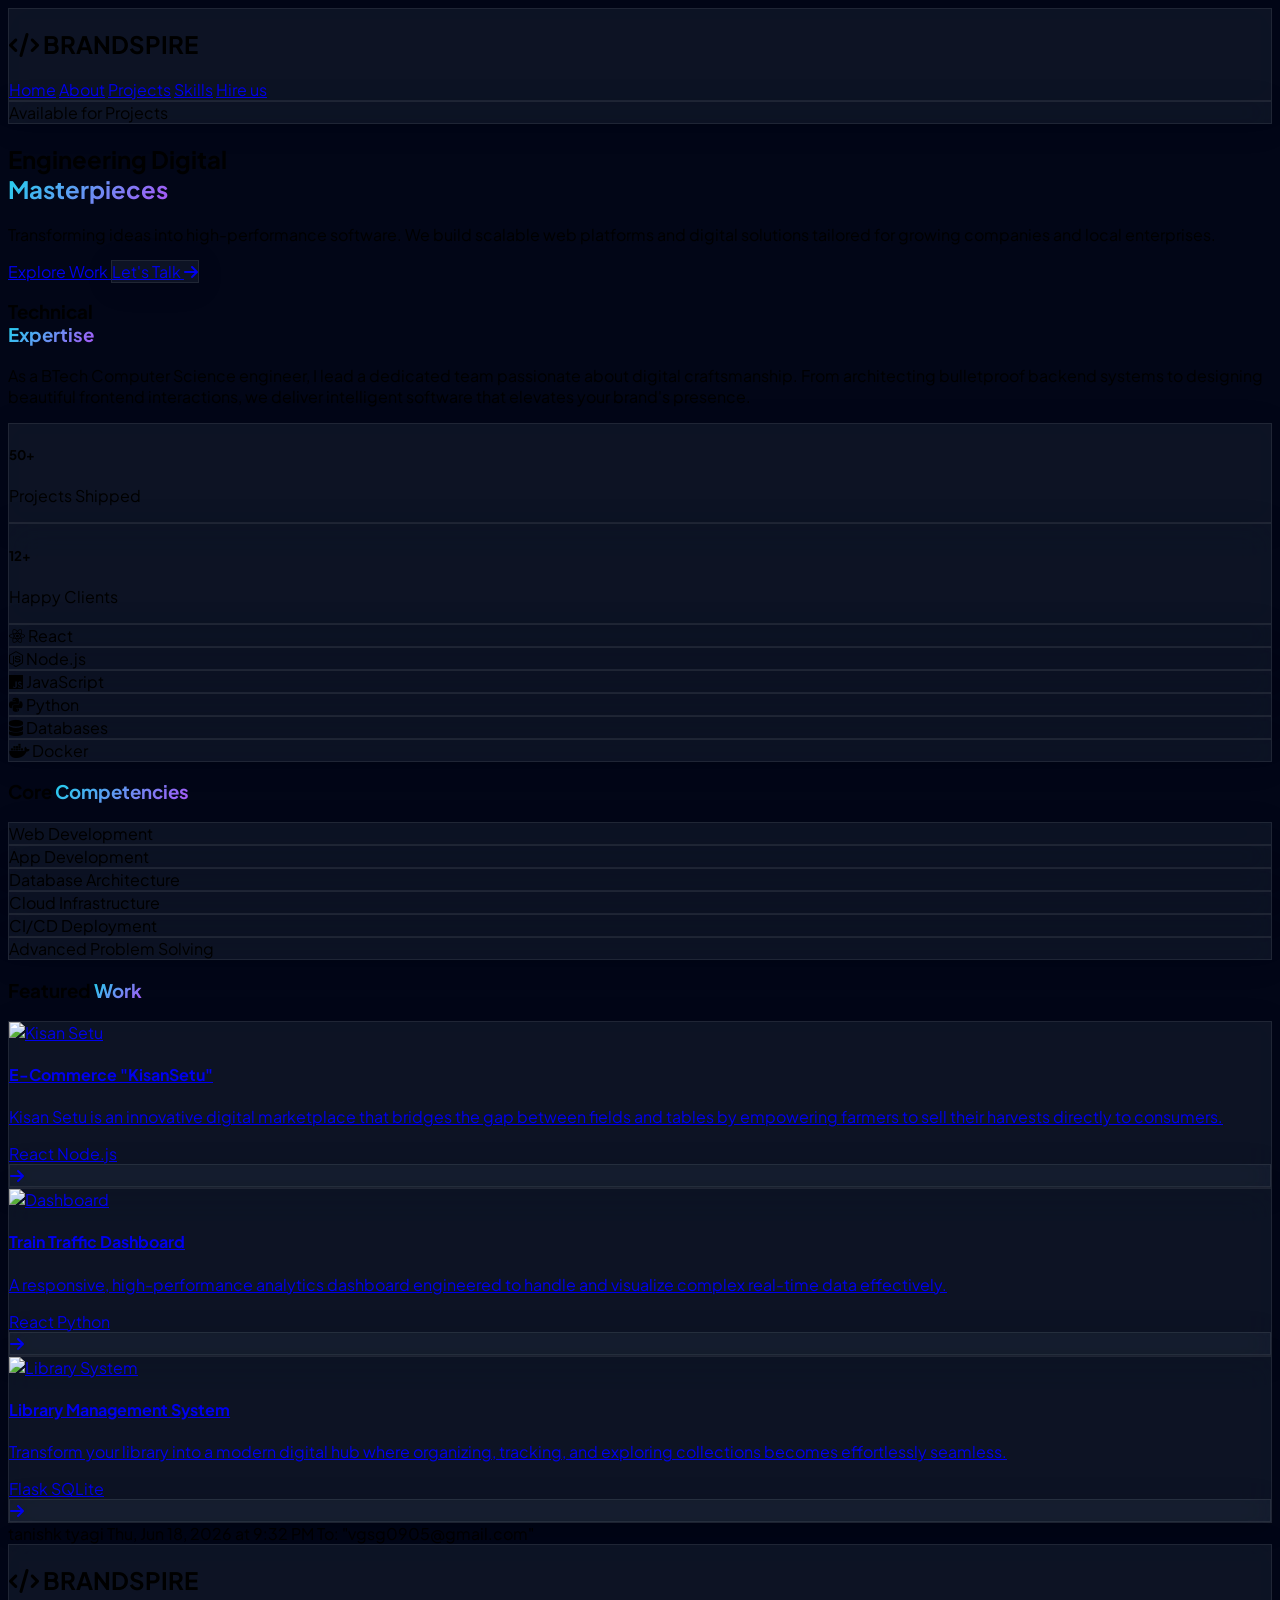
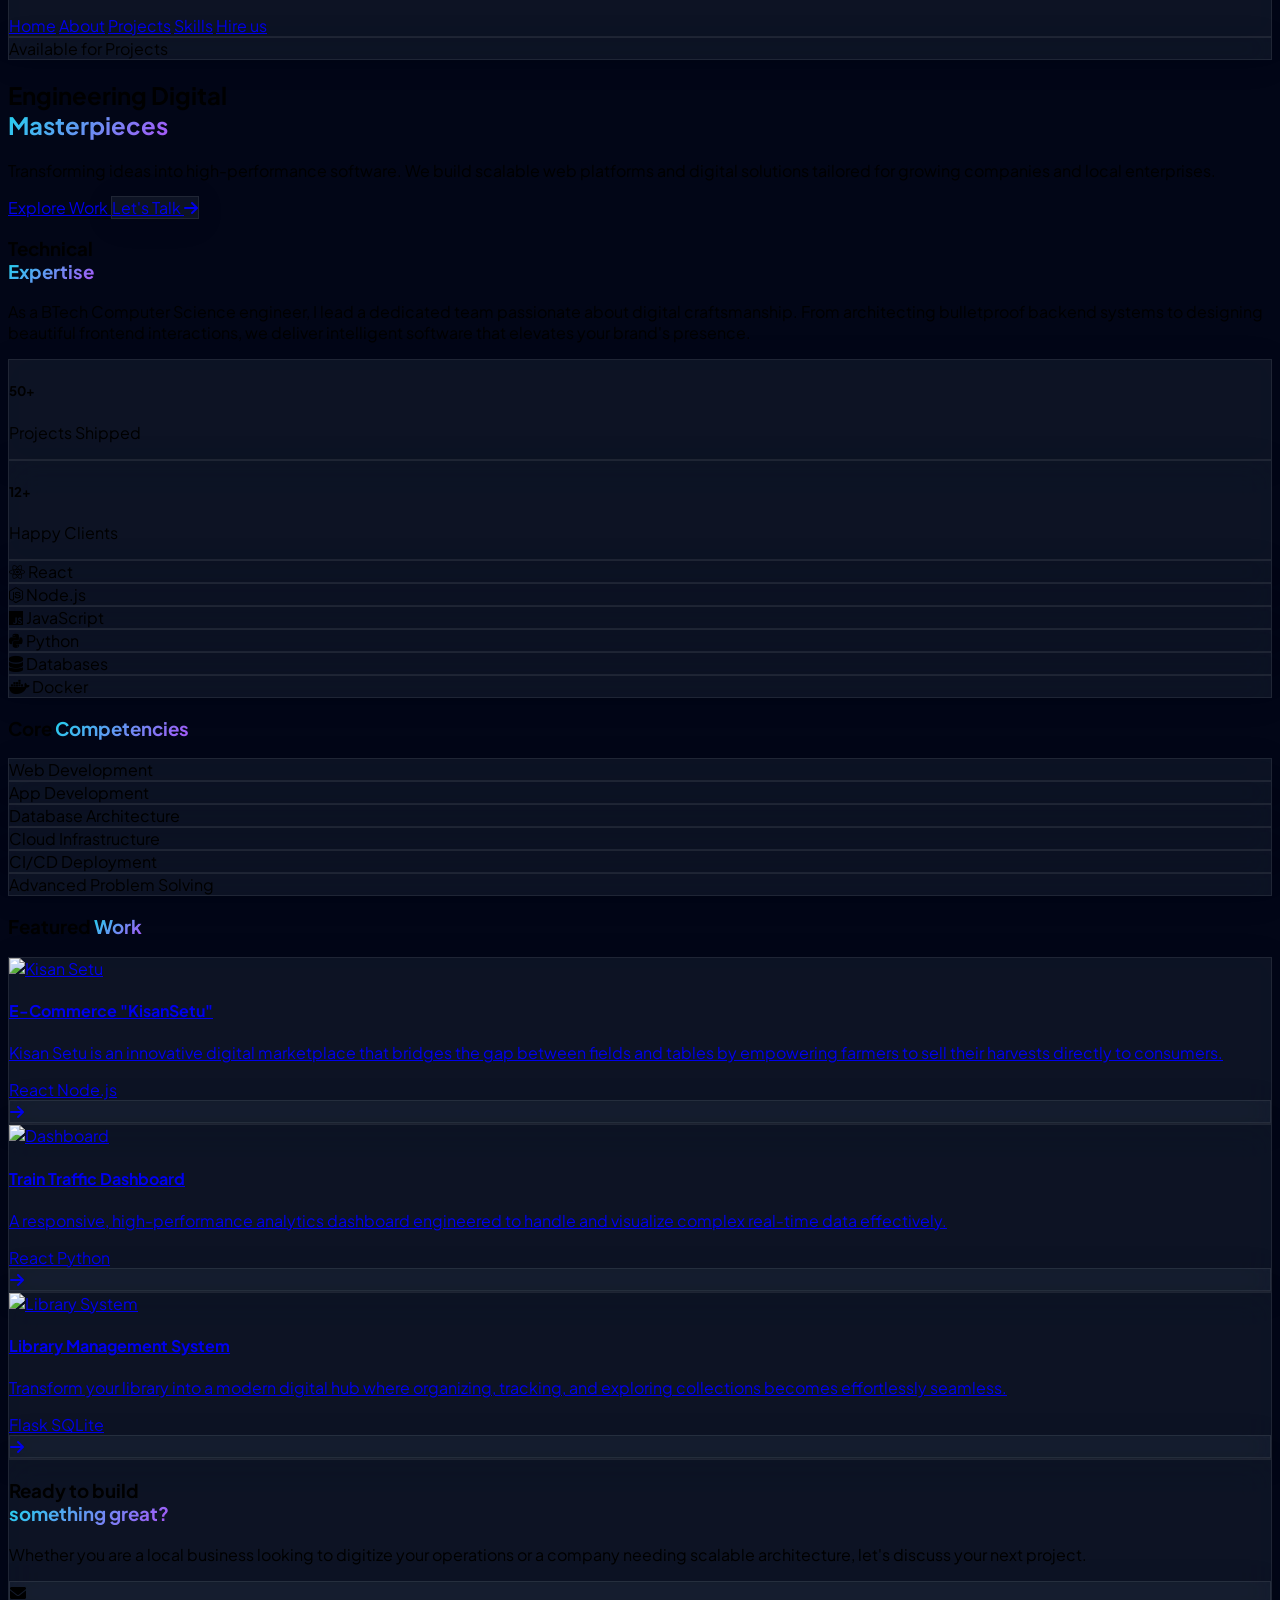
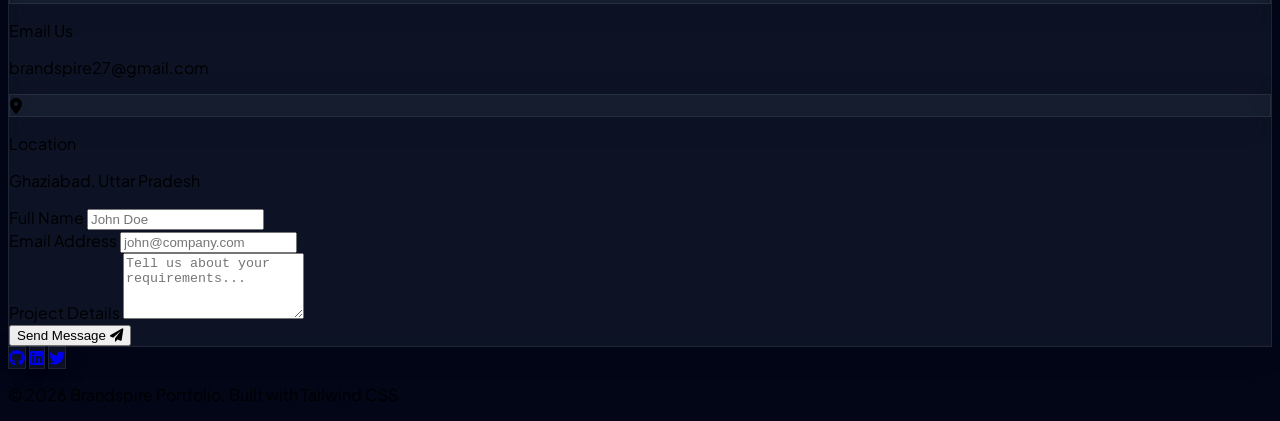
==== commit ca0e42de: "index.html" ====
--- a/index.html
+++ b/index.html
@@ -1,7 +1,4 @@
-Gmail	Vyom Gupta <vgsg0905@gmail.com>
-(no subject)
-tanishk tyagi <tanishkt17@gmail.com>	Thu, Jun 18, 2026 at 9:32 PM
-To: "vgsg0905@gmail.com" <vgsg0905@gmail.com>
+
 <!DOCTYPE html>
 <html lang="en" class="scroll-smooth">
 
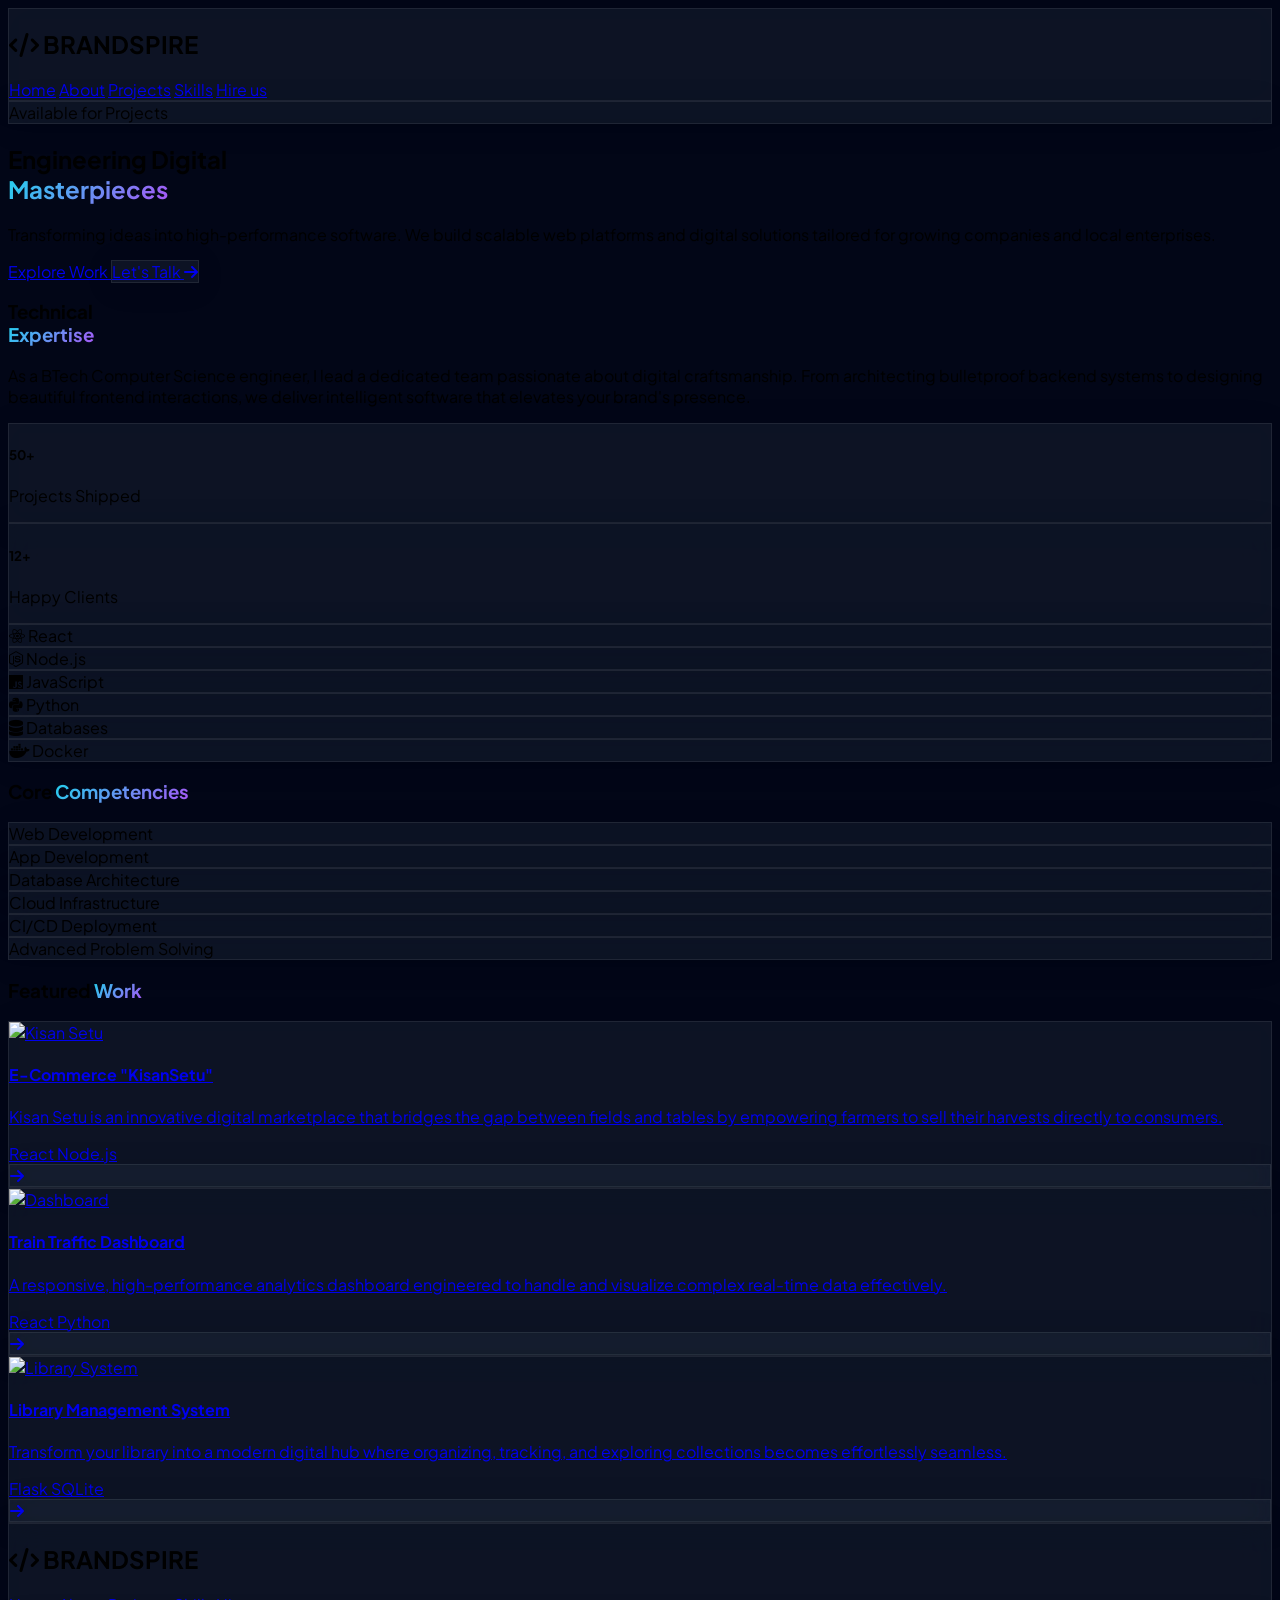
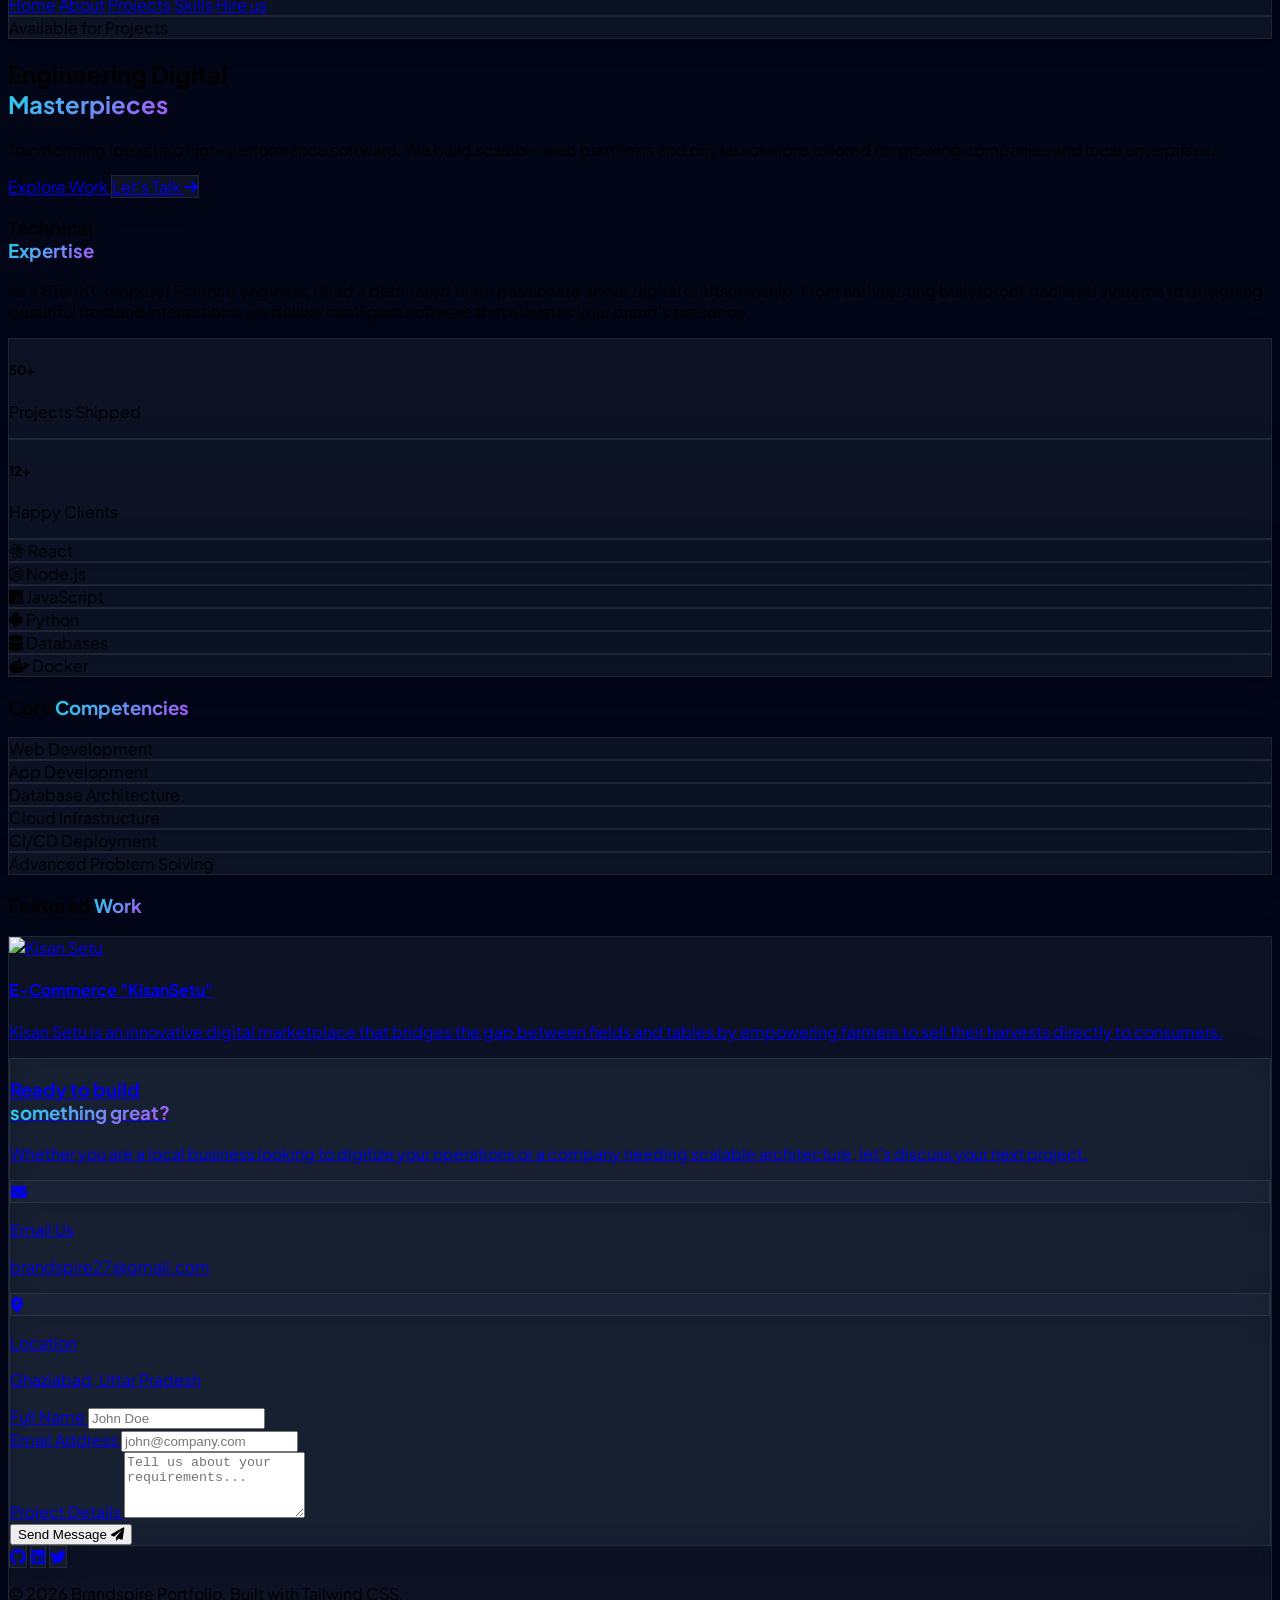
==== commit f7d457f1: "index.html" ====
--- a/index.html
+++ b/index.html
@@ -254,9 +254,6 @@
             </a>
         </div>
     </section>
-    
-tanishk tyagi <tanishkt17@gmail.com>	Thu, Jun 18, 2026 at 9:32 PM
-To: "vgsg0905@gmail.com" <vgsg0905@gmail.com>
 <!DOCTYPE html>
 <html lang="en" class="scroll-smooth">
 
@@ -454,64 +451,7 @@
                         <p class="text-slate-400 text-sm mb-6 leading-relaxed line-clamp-3">Kisan Setu is an innovative digital marketplace that bridges the gap between fields and tables by empowering farmers to sell their harvests directly to consumers.</p>
                         <div class="flex justify-between items-end">
                             <div class="flex flex-wrap gap-2">
-                                <span class="text-[10px] font-bold uppercase tracking-wider bg-slate-800 text-cyan-300 px-3 py-1.5 rounded-lg border border-white/5">React</span>
-                                <span class="text-[10px] font-bold uppercase tracking-wider bg-slate-800 text-green-300 px-3 py-1.5 rounded-lg border border-white/5">Node.js</span>
-                            </div>
-                            <div class="w-10 h-10 rounded-full glass-panel flex items-center justify-center text-white group-hover:bg-cyan-500 group-hover:text-slate-900 transition-colors">
-                                <i class="fas fa-arrow-right -rotate-45"></i>
-                            </div>
-                        </div>
-                    </div>
-                </div>
-            </a>
-
-            <a href="https://vyoms-spectacular-site-5c1d6c.webflow.io/" target="_blank" class="block group">
-                <div class="glass-panel p-2 rounded-3xl h-full transition-all duration-300 hover:-translate-y-2 hover:shadow-[0_10px_40px_rgba(168,85,247,0.15)] hover:border-violet-500/40">
-                    <div class="relative overflow-hidden rounded-2xl">
-                        <img src="https://images.unsplash.com/photo-1460925895917-afdab827c52f?w=800" alt="Dashboard"
-                            class="w-full h-56 object-cover group-hover:scale-105 transition-transform duration-700 ease-out">
-                        <div class="absolute inset-0 bg-slate-900/40 group-hover:bg-transparent transition-colors duration-500"></div>
-                    </div>
-                    <div class="p-6">
-                        <h4 class="text-xl font-bold text-white mb-2 group-hover:text-violet-400 transition-colors">Train Traffic Dashboard</h4>
-                        <p class="text-slate-400 text-sm mb-6 leading-relaxed line-clamp-3">A responsive, high-performance analytics dashboard engineered to handle and visualize complex real-time data effectively.</p>
-                        <div class="flex justify-between items-end">
-                            <div class="flex flex-wrap gap-2">
-                                <span class="text-[10px] font-bold uppercase tracking-wider bg-slate-800 text-cyan-300 px-3 py-1.5 rounded-lg border border-white/5">React</span>
-                                <span class="text-[10px] font-bold uppercase tracking-wider bg-slate-800 text-blue-300 px-3 py-1.5 rounded-lg border border-white/5">Python</span>
-                            </div>
-                            <div class="w-10 h-10 rounded-full glass-panel flex items-center justify-center text-white group-hover:bg-violet-500 group-hover:text-white transition-colors">
-                                <i class="fas fa-arrow-right -rotate-45"></i>
-                            </div>
-                        </div>
-                    </div>
-                </div>
-            </a>
-
-            <a href="https://brandspire27.pythonanywhere.com/login" target="_blank" class="block group">
-                <div class="glass-panel p-2 rounded-3xl h-full transition-all duration-300 hover:-translate-y-2 hover:shadow-[0_10px_40px_rgba(236,72,153,0.15)] hover:border-pink-500/40">
-                    <div class="relative overflow-hidden rounded-2xl">
-                        <img src="https://www.skoolbeep.com/blog/wp-content/uploads/2020/12/HOW-DO-YOU-DESIGN-A-LIBRARY-MANAGEMENT-SYSTEM-min.png" alt="Library System"
-                            class="w-full h-56 object-cover group-hover:scale-105 transition-transform duration-700 ease-out">
-                        <div class="absolute inset-0 bg-slate-900/40 group-hover:bg-transparent transition-colors duration-500"></div>
-                    </div>
-                    <div class="p-6">
-                        <h4 class="text-xl font-bold text-white mb-2 group-hover:text-pink-400 transition-colors">Library Management System</h4>
-                        <p class="text-slate-400 text-sm mb-6 leading-relaxed line-clamp-3">Transform your library into a modern digital hub where organizing, tracking, and exploring collections becomes effortlessly seamless.</p>
-                        <div class="flex justify-between items-end">
-                            <div class="flex gap-2">
-                                <span class="text-[10px] font-bold uppercase tracking-wider bg-slate-800 text-white px-3 py-1.5 rounded-lg border border-white/5">Flask</span>
-                                <span class="text-[10px] font-bold uppercase tracking-wider bg-slate-800 text-emerald-300 px-3 py-1.5 rounded-lg border border-white/5">SQLite</span>
-                            </div>
-                            <div class="w-10 h-10 rounded-full glass-panel flex items-center justify-center text-white group-hover:bg-pink-500 group-hover:text-white transition-colors">
-                                <i class="fas fa-arrow-right -rotate-45"></i>
-                            </div>
-                        </div>
-                    </div>
-                </div>
-            </a>
-        </div>
-    </section>
+
 
     <section id="contact" class="py-24 px-6 relative">
         <div class="max-w-6xl mx-auto glass-panel p-1 rounded-[2.5rem] overflow-hidden">
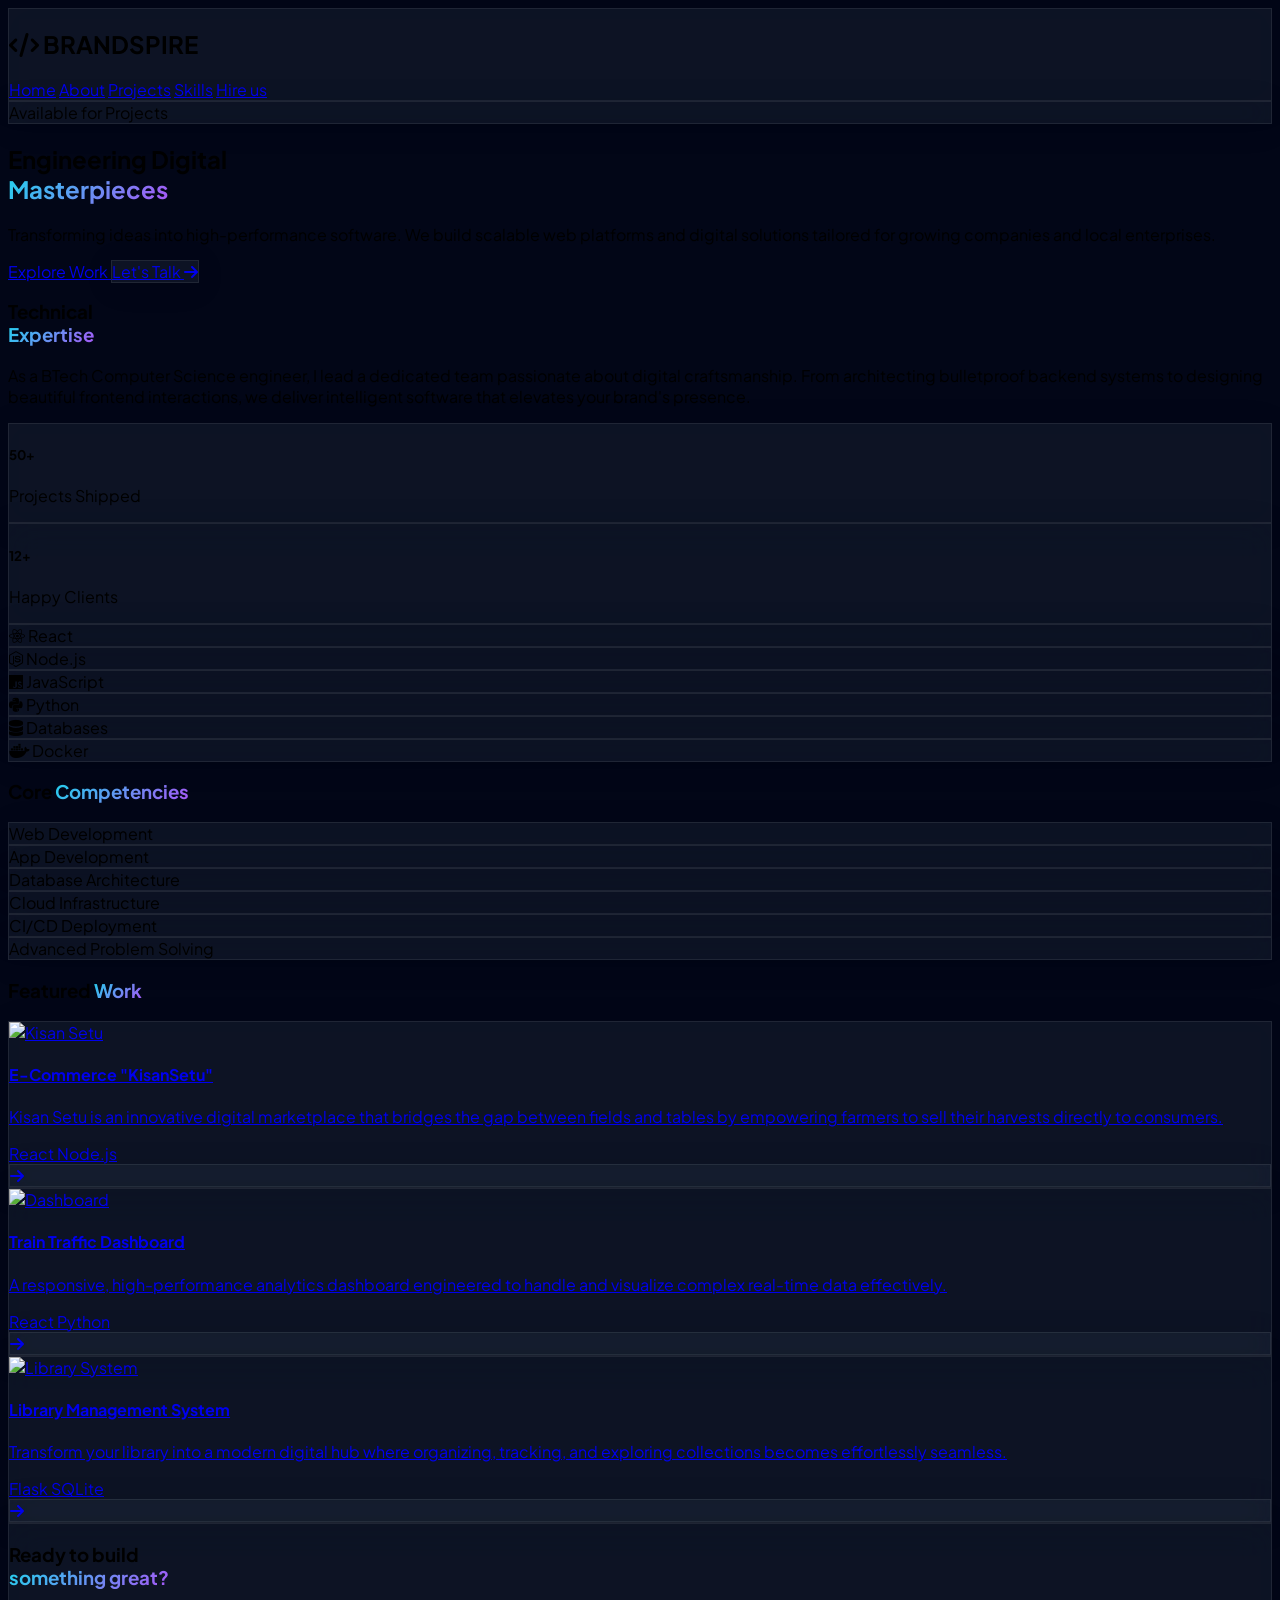
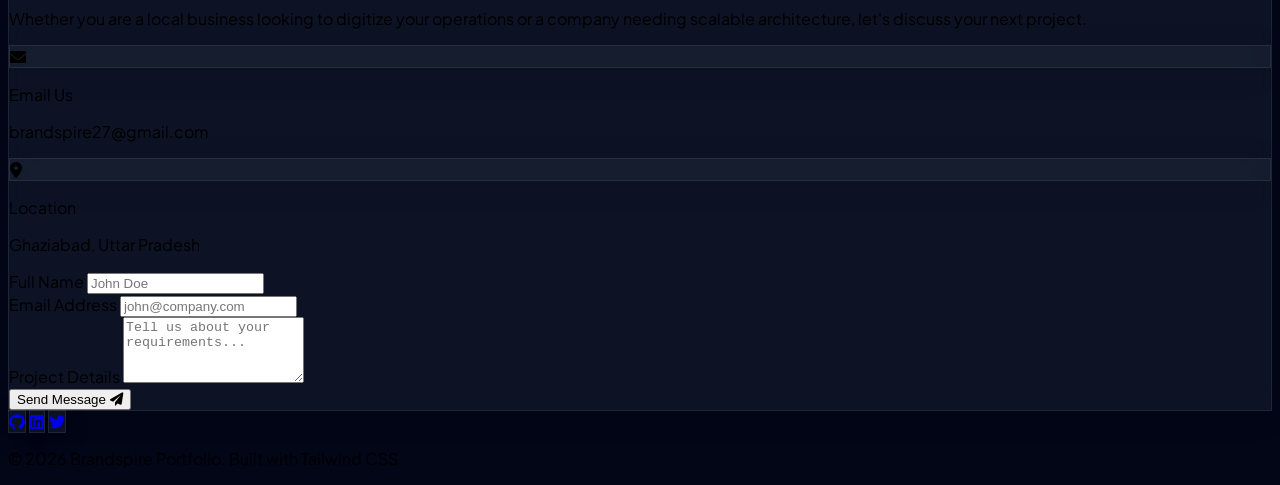
==== commit 2c251562: "update" ====
--- a/index.html
+++ b/index.html
@@ -1,4 +1,3 @@
-
 <!DOCTYPE html>
 <html lang="en" class="scroll-smooth">
 
@@ -27,7 +26,7 @@
         }
 
         .glass-panel {
-            background: rgba(30, 41, 59, 0.4); /* Slate 800 with opacity */
+            background: rgba(30, 41, 59, 0.4);
             backdrop-filter: blur(16px);
             -webkit-backdrop-filter: blur(16px);
             border: 1px solid rgba(255, 255, 255, 0.08);
@@ -50,7 +49,7 @@
     </style>
 </head>
 
-<body class="text-slate-300 overflow-x-hidden relative">
+<body class="text-slate-300 overflow-x-hidden relative w-full">
 
     <div class="fixed inset-0 bg-grid pointer-events-none z-[-2]"></div>
     <div class="fixed top-[-10%] left-[-10%] w-[50vw] h-[50vw] blob-1 rounded-full pointer-events-none z-[-1]"></div>
@@ -65,15 +64,14 @@
             <a href="#about" class="hover:text-cyan-400 transition-colors">About</a>
             <a href="#projects" class="hover:text-cyan-400 transition-colors">Projects</a>
             <a href="#skills" class="hover:text-cyan-400 transition-colors">Skills</a>
-            <a href="#contact"
-                class="bg-white text-slate-900 px-6 py-2.5 rounded-full hover:bg-cyan-400 hover:text-slate-900 transition-all font-semibold shadow-[0_0_20px_rgba(34,211,238,0.2)]">
+            <a href="#contact" class="bg-white text-slate-900 px-6 py-2.5 rounded-full hover:bg-cyan-400 hover:text-slate-900 transition-all font-semibold shadow-[0_0_20px_rgba(34,211,238,0.2)]">
                 Hire us
             </a>
         </div>
     </nav>
 
-    <section id="home" class="min-h-screen flex flex-col justify-center items-center text-center px-4 pt-20">
-        <div class="animate__animated animate__fadeInUp max-w-4xl mx-auto">
+    <section id="home" class="min-h-screen w-full flex flex-col justify-center items-center text-center px-4 pt-32 pb-20">
+        <div class="animate__animated animate__fadeInUp w-full max-w-4xl mx-auto flex flex-col items-center">
             <div class="inline-flex items-center gap-2 px-4 py-2 rounded-full glass-panel text-cyan-300 text-xs font-semibold uppercase tracking-widest mb-8 border border-cyan-500/30">
                 <span class="w-2 h-2 rounded-full bg-cyan-400 animate-pulse"></span>
                 Available for Projects
@@ -84,77 +82,77 @@
             <p class="text-slate-400 text-lg md:text-xl max-w-2xl mx-auto mb-10 font-light leading-relaxed">
                 Transforming ideas into high-performance software. We build scalable web platforms and digital solutions tailored for growing companies and local enterprises.
             </p>
-            <div class="flex flex-col sm:flex-row gap-4 justify-center">
-                <a href="#projects"
-                    class="px-8 py-4 bg-gradient-to-r from-cyan-500 to-blue-600 text-white font-bold rounded-xl hover:scale-105 transition-transform shadow-[0_0_30px_rgba(34,211,238,0.3)]">
+            <div class="flex flex-col sm:flex-row gap-4 justify-center w-full max-w-md mx-auto sm:max-w-none">
+                <a href="#projects" class="px-8 py-4 bg-gradient-to-r from-cyan-500 to-blue-600 text-white font-bold rounded-xl hover:scale-105 transition-transform shadow-[0_0_30px_rgba(34,211,238,0.3)] w-full sm:w-auto">
                     Explore Work
                 </a>
-                <a href="#contact"
-                    class="px-8 py-4 glass-panel text-white font-bold rounded-xl hover:bg-white/10 transition-colors flex items-center justify-center gap-2">
+                <a href="#contact" class="px-8 py-4 glass-panel text-white font-bold rounded-xl hover:bg-white/10 transition-colors flex items-center justify-center gap-2 w-full sm:w-auto">
                     Let's Talk <i class="fa-solid fa-arrow-right text-sm"></i>
                 </a>
             </div>
         </div>
     </section>
 
-    <section id="about" class="py-24 px-6 max-w-7xl mx-auto">
-        <div class="grid lg:grid-cols-2 gap-16 items-center">
-            <div class="space-y-8">
-                <h3 class="text-4xl md:text-5xl font-bold text-white tracking-tight">Technical <br><span class="text-gradient">Expertise</span></h3>
-                <p class="text-slate-400 leading-relaxed text-lg font-light">
-                    As a BTech Computer Science engineer, I lead a dedicated team passionate about digital craftsmanship. From architecting bulletproof backend systems to designing beautiful frontend interactions, we deliver intelligent software that elevates your brand's presence.
-                </p>
-                <div class="grid grid-cols-2 gap-6 pt-4">
-                    <div class="glass-panel p-6 rounded-2xl border-t border-l border-white/10 relative overflow-hidden group">
-                        <div class="absolute inset-0 bg-gradient-to-br from-cyan-500/10 to-transparent opacity-0 group-hover:opacity-100 transition-opacity"></div>
-                        <h5 class="text-4xl font-extrabold text-white mb-1">50+</h5>
-                        <p class="text-sm text-cyan-400 font-medium">Projects Shipped</p>
-                    </div>
-                    <div class="glass-panel p-6 rounded-2xl border-t border-l border-white/10 relative overflow-hidden group">
-                        <div class="absolute inset-0 bg-gradient-to-br from-violet-500/10 to-transparent opacity-0 group-hover:opacity-100 transition-opacity"></div>
-                        <h5 class="text-4xl font-extrabold text-white mb-1">12+</h5>
-                        <p class="text-sm text-violet-400 font-medium">Happy Clients</p>
-                    </div>
-                </div>
-            </div>
-            
-            <div class="grid grid-cols-3 gap-4">
-                <div class="glass-panel aspect-square rounded-2xl flex flex-col items-center justify-center gap-3 hover:-translate-y-2 transition-transform duration-300 hover:border-cyan-500/50 hover:shadow-[0_0_20px_rgba(34,211,238,0.15)] group">
-                    <i class="fab fa-react text-4xl text-slate-500 group-hover:text-[#61DAFB] transition-colors duration-300"></i>
-                    <span class="text-xs font-semibold text-slate-400 group-hover:text-white transition-colors">React</span>
-                </div>
-                <div class="glass-panel aspect-square rounded-2xl flex flex-col items-center justify-center gap-3 hover:-translate-y-2 transition-transform duration-300 hover:border-green-500/50 hover:shadow-[0_0_20px_rgba(34,211,238,0.15)] group">
-                    <i class="fab fa-node-js text-4xl text-slate-500 group-hover:text-[#339933] transition-colors duration-300"></i>
-                    <span class="text-xs font-semibold text-slate-400 group-hover:text-white transition-colors">Node.js</span>
-                </div>
-                <div class="glass-panel aspect-square rounded-2xl flex flex-col items-center justify-center gap-3 hover:-translate-y-2 transition-transform duration-300 hover:border-yellow-500/50 hover:shadow-[0_0_20px_rgba(34,211,238,0.15)] group">
-                    <i class="fab fa-js text-4xl text-slate-500 group-hover:text-[#F7DF1E] transition-colors duration-300"></i>
-                    <span class="text-xs font-semibold text-slate-400 group-hover:text-white transition-colors">JavaScript</span>
-                </div>
-                <div class="glass-panel aspect-square rounded-2xl flex flex-col items-center justify-center gap-3 hover:-translate-y-2 transition-transform duration-300 hover:border-blue-500/50 hover:shadow-[0_0_20px_rgba(34,211,238,0.15)] group">
-                    <i class="fab fa-python text-4xl text-slate-500 group-hover:text-[#3776AB] transition-colors duration-300"></i>
-                    <span class="text-xs font-semibold text-slate-400 group-hover:text-white transition-colors">Python</span>
-                </div>
-                <div class="glass-panel aspect-square rounded-2xl flex flex-col items-center justify-center gap-3 hover:-translate-y-2 transition-transform duration-300 hover:border-emerald-500/50 hover:shadow-[0_0_20px_rgba(34,211,238,0.15)] group">
-                    <i class="fas fa-database text-4xl text-slate-500 group-hover:text-[#00ED64] transition-colors duration-300"></i>
-                    <span class="text-xs font-semibold text-slate-400 group-hover:text-white transition-colors">Databases</span>
-                </div>
-                <div class="glass-panel aspect-square rounded-2xl flex flex-col items-center justify-center gap-3 hover:-translate-y-2 transition-transform duration-300 hover:border-blue-400/50 hover:shadow-[0_0_20px_rgba(34,211,238,0.15)] group">
-                    <i class="fab fa-docker text-4xl text-slate-500 group-hover:text-[#2496ED] transition-colors duration-300"></i>
-                    <span class="text-xs font-semibold text-slate-400 group-hover:text-white transition-colors">Docker</span>
-                </div>
-            </div>
-        </div>
-    </section>
-
-    <section id="skills" class="py-24 relative overflow-hidden">
-        <div class="max-w-6xl mx-auto px-6 relative z-10">
-            <div class="text-center mb-16">
+    <section id="about" class="py-24 w-full">
+        <div class="w-full max-w-7xl mx-auto px-4 sm:px-6 lg:px-8">
+            <div class="grid grid-cols-1 lg:grid-cols-2 gap-16 items-center w-full">
+                <div class="space-y-8 w-full">
+                    <h3 class="text-4xl md:text-5xl font-bold text-white tracking-tight">Technical <br><span class="text-gradient">Expertise</span></h3>
+                    <p class="text-slate-400 leading-relaxed text-lg font-light">
+                        As a BTech Computer Science engineer, I lead a dedicated team passionate about digital craftsmanship. From architecting bulletproof backend systems to designing beautiful frontend interactions, we deliver intelligent software that elevates your brand's presence.
+                    </p>
+                    <div class="grid grid-cols-2 gap-6 pt-4 w-full">
+                        <div class="glass-panel p-6 rounded-2xl border-t border-l border-white/10 relative overflow-hidden group">
+                            <div class="absolute inset-0 bg-gradient-to-br from-cyan-500/10 to-transparent opacity-0 group-hover:opacity-100 transition-opacity"></div>
+                            <h5 class="text-4xl font-extrabold text-white mb-1">50+</h5>
+                            <p class="text-sm text-cyan-400 font-medium">Projects Shipped</p>
+                        </div>
+                        <div class="glass-panel p-6 rounded-2xl border-t border-l border-white/10 relative overflow-hidden group">
+                            <div class="absolute inset-0 bg-gradient-to-br from-violet-500/10 to-transparent opacity-0 group-hover:opacity-100 transition-opacity"></div>
+                            <h5 class="text-4xl font-extrabold text-white mb-1">12+</h5>
+                            <p class="text-sm text-violet-400 font-medium">Happy Clients</p>
+                        </div>
+                    </div>
+                </div>
+                
+                <div class="grid grid-cols-3 gap-4 w-full">
+                    <div class="glass-panel aspect-square rounded-2xl flex flex-col items-center justify-center gap-3 hover:-translate-y-2 transition-transform duration-300 hover:border-cyan-500/50 hover:shadow-[0_0_20px_rgba(34,211,238,0.15)] group">
+                        <i class="fab fa-react text-4xl text-slate-500 group-hover:text-[#61DAFB] transition-colors duration-300"></i>
+                        <span class="text-xs font-semibold text-slate-400 group-hover:text-white transition-colors">React</span>
+                    </div>
+                    <div class="glass-panel aspect-square rounded-2xl flex flex-col items-center justify-center gap-3 hover:-translate-y-2 transition-transform duration-300 hover:border-green-500/50 hover:shadow-[0_0_20px_rgba(34,211,238,0.15)] group">
+                        <i class="fab fa-node-js text-4xl text-slate-500 group-hover:text-[#339933] transition-colors duration-300"></i>
+                        <span class="text-xs font-semibold text-slate-400 group-hover:text-white transition-colors">Node.js</span>
+                    </div>
+                    <div class="glass-panel aspect-square rounded-2xl flex flex-col items-center justify-center gap-3 hover:-translate-y-2 transition-transform duration-300 hover:border-yellow-500/50 hover:shadow-[0_0_20px_rgba(34,211,238,0.15)] group">
+                        <i class="fab fa-js text-4xl text-slate-500 group-hover:text-[#F7DF1E] transition-colors duration-300"></i>
+                        <span class="text-xs font-semibold text-slate-400 group-hover:text-white transition-colors">JavaScript</span>
+                    </div>
+                    <div class="glass-panel aspect-square rounded-2xl flex flex-col items-center justify-center gap-3 hover:-translate-y-2 transition-transform duration-300 hover:border-blue-500/50 hover:shadow-[0_0_20px_rgba(34,211,238,0.15)] group">
+                        <i class="fab fa-python text-4xl text-slate-500 group-hover:text-[#3776AB] transition-colors duration-300"></i>
+                        <span class="text-xs font-semibold text-slate-400 group-hover:text-white transition-colors">Python</span>
+                    </div>
+                    <div class="glass-panel aspect-square rounded-2xl flex flex-col items-center justify-center gap-3 hover:-translate-y-2 transition-transform duration-300 hover:border-emerald-500/50 hover:shadow-[0_0_20px_rgba(34,211,238,0.15)] group">
+                        <i class="fas fa-database text-4xl text-slate-500 group-hover:text-[#00ED64] transition-colors duration-300"></i>
+                        <span class="text-xs font-semibold text-slate-400 group-hover:text-white transition-colors">Databases</span>
+                    </div>
+                    <div class="glass-panel aspect-square rounded-2xl flex flex-col items-center justify-center gap-3 hover:-translate-y-2 transition-transform duration-300 hover:border-blue-400/50 hover:shadow-[0_0_20px_rgba(34,211,238,0.15)] group">
+                        <i class="fab fa-docker text-4xl text-slate-500 group-hover:text-[#2496ED] transition-colors duration-300"></i>
+                        <span class="text-xs font-semibold text-slate-400 group-hover:text-white transition-colors">Docker</span>
+                    </div>
+                </div>
+            </div>
+        </div>
+    </section>
+
+    <section id="skills" class="py-24 w-full relative overflow-hidden">
+        <div class="w-full max-w-6xl mx-auto px-4 sm:px-6 lg:px-8 relative z-10">
+            <div class="text-center mb-16 w-full">
                 <h3 class="text-4xl font-bold text-white tracking-tight mb-4">Core <span class="text-gradient">Competencies</span></h3>
                 <div class="w-24 h-1 bg-gradient-to-r from-cyan-500 to-violet-500 mx-auto rounded-full"></div>
             </div>
             
-            <div class="flex flex-wrap justify-center gap-4 max-w-4xl mx-auto">
+            <div class="flex flex-wrap justify-center gap-4 w-full max-w-4xl mx-auto">
                 <div class="glass-panel px-6 py-3 rounded-full hover:border-cyan-500/50 transition-colors flex items-center gap-2 cursor-default">
                     <div class="w-2 h-2 rounded-full bg-cyan-400"></div> Web Development
                 </div>
@@ -177,309 +175,114 @@
         </div>
     </section>
 
-    <section id="projects" class="py-24 px-6">
-        <div class="text-center mb-16">
-            <h3 class="text-4xl font-bold text-white tracking-tight mb-4">Featured <span class="text-gradient">Work</span></h3>
-            <div class="w-24 h-1 bg-gradient-to-r from-cyan-500 to-violet-500 mx-auto rounded-full"></div>
-        </div>
-
-        <div class="grid md:grid-cols-2 lg:grid-cols-3 gap-8 max-w-7xl mx-auto">
-            <a href="https://kisan-setu-gamma.vercel.app/" target="_blank" class="block group">
-                <div class="glass-panel p-2 rounded-3xl h-full transition-all duration-300 hover:-translate-y-2 hover:shadow-[0_10px_40px_rgba(34,211,238,0.15)] hover:border-cyan-500/40">
-                    <div class="relative overflow-hidden rounded-2xl">
-                        <img src="https://images.unsplash.com/photo-1551650975-87deedd944c3?w=800" alt="Kisan Setu"
-                            class="w-full h-56 object-cover group-hover:scale-105 transition-transform duration-700 ease-out">
-                        <div class="absolute inset-0 bg-slate-900/40 group-hover:bg-transparent transition-colors duration-500"></div>
-                    </div>
-                    <div class="p-6">
-                        <h4 class="text-xl font-bold text-white mb-2 group-hover:text-cyan-400 transition-colors">E-Commerce "KisanSetu"</h4>
-                        <p class="text-slate-400 text-sm mb-6 leading-relaxed line-clamp-3">Kisan Setu is an innovative digital marketplace that bridges the gap between fields and tables by empowering farmers to sell their harvests directly to consumers.</p>
-                        <div class="flex justify-between items-end">
-                            <div class="flex flex-wrap gap-2">
-                                <span class="text-[10px] font-bold uppercase tracking-wider bg-slate-800 text-cyan-300 px-3 py-1.5 rounded-lg border border-white/5">React</span>
-                                <span class="text-[10px] font-bold uppercase tracking-wider bg-slate-800 text-green-300 px-3 py-1.5 rounded-lg border border-white/5">Node.js</span>
-                            </div>
-                            <div class="w-10 h-10 rounded-full glass-panel flex items-center justify-center text-white group-hover:bg-cyan-500 group-hover:text-slate-900 transition-colors">
-                                <i class="fas fa-arrow-right -rotate-45"></i>
-                            </div>
-                        </div>
-                    </div>
-                </div>
-            </a>
-
-            <a href="https://vyoms-spectacular-site-5c1d6c.webflow.io/" target="_blank" class="block group">
-                <div class="glass-panel p-2 rounded-3xl h-full transition-all duration-300 hover:-translate-y-2 hover:shadow-[0_10px_40px_rgba(168,85,247,0.15)] hover:border-violet-500/40">
-                    <div class="relative overflow-hidden rounded-2xl">
-                        <img src="https://images.unsplash.com/photo-1460925895917-afdab827c52f?w=800" alt="Dashboard"
-                            class="w-full h-56 object-cover group-hover:scale-105 transition-transform duration-700 ease-out">
-                        <div class="absolute inset-0 bg-slate-900/40 group-hover:bg-transparent transition-colors duration-500"></div>
-                    </div>
-                    <div class="p-6">
-                        <h4 class="text-xl font-bold text-white mb-2 group-hover:text-violet-400 transition-colors">Train Traffic Dashboard</h4>
-                        <p class="text-slate-400 text-sm mb-6 leading-relaxed line-clamp-3">A responsive, high-performance analytics dashboard engineered to handle and visualize complex real-time data effectively.</p>
-                        <div class="flex justify-between items-end">
-                            <div class="flex flex-wrap gap-2">
-                                <span class="text-[10px] font-bold uppercase tracking-wider bg-slate-800 text-cyan-300 px-3 py-1.5 rounded-lg border border-white/5">React</span>
-                                <span class="text-[10px] font-bold uppercase tracking-wider bg-slate-800 text-blue-300 px-3 py-1.5 rounded-lg border border-white/5">Python</span>
-                            </div>
-                            <div class="w-10 h-10 rounded-full glass-panel flex items-center justify-center text-white group-hover:bg-violet-500 group-hover:text-white transition-colors">
-                                <i class="fas fa-arrow-right -rotate-45"></i>
-                            </div>
-                        </div>
-                    </div>
-                </div>
-            </a>
-
-            <a href="https://brandspire27.pythonanywhere.com/login" target="_blank" class="block group">
-                <div class="glass-panel p-2 rounded-3xl h-full transition-all duration-300 hover:-translate-y-2 hover:shadow-[0_10px_40px_rgba(236,72,153,0.15)] hover:border-pink-500/40">
-                    <div class="relative overflow-hidden rounded-2xl">
-                        <img src="https://www.skoolbeep.com/blog/wp-content/uploads/2020/12/HOW-DO-YOU-DESIGN-A-LIBRARY-MANAGEMENT-SYSTEM-min.png" alt="Library System"
-                            class="w-full h-56 object-cover group-hover:scale-105 transition-transform duration-700 ease-out">
-                        <div class="absolute inset-0 bg-slate-900/40 group-hover:bg-transparent transition-colors duration-500"></div>
-                    </div>
-                    <div class="p-6">
-                        <h4 class="text-xl font-bold text-white mb-2 group-hover:text-pink-400 transition-colors">Library Management System</h4>
-                        <p class="text-slate-400 text-sm mb-6 leading-relaxed line-clamp-3">Transform your library into a modern digital hub where organizing, tracking, and exploring collections becomes effortlessly seamless.</p>
-                        <div class="flex justify-between items-end">
-                            <div class="flex gap-2">
-                                <span class="text-[10px] font-bold uppercase tracking-wider bg-slate-800 text-white px-3 py-1.5 rounded-lg border border-white/5">Flask</span>
-                                <span class="text-[10px] font-bold uppercase tracking-wider bg-slate-800 text-emerald-300 px-3 py-1.5 rounded-lg border border-white/5">SQLite</span>
-                            </div>
-                            <div class="w-10 h-10 rounded-full glass-panel flex items-center justify-center text-white group-hover:bg-pink-500 group-hover:text-white transition-colors">
-                                <i class="fas fa-arrow-right -rotate-45"></i>
-                            </div>
-                        </div>
-                    </div>
-                </div>
-            </a>
-        </div>
-    </section>
-<!DOCTYPE html>
-<html lang="en" class="scroll-smooth">
-
-<head>
-    <meta charset="UTF-8">
-    <meta name="viewport" content="width=device-width, initial-scale=1.0">
-    <title>Brandspire Portfolio | Digital Solutions</title>
-    <script src="https://cdn.tailwindcss.com"></script>
-    <link rel="stylesheet" href="https://cdnjs.cloudflare.com/ajax/libs/animate.css/4.1.1/animate.min.css" />
-    <link rel="stylesheet" href="https://cdnjs.cloudflare.com/ajax/libs/font-awesome/6.0.0/css/all.min.css">
-    <style>
-        @import url('https://fonts.googleapis.com/css2?family=Plus+Jakarta+Sans:wght@300;400;500;600;700;800&display=swap');
-
-        body {
-            font-family: 'Plus Jakarta Sans', sans-serif;
-            background-color: #020617; /* Slate 950 */
-        }
-
-        /* Modern Grid Background */
-        .bg-grid {
-            background-size: 40px 40px;
-            background-image: linear-gradient(to right, rgba(255, 255, 255, 0.05) 1px, transparent 1px),
-                              linear-gradient(to bottom, rgba(255, 255, 255, 0.05) 1px, transparent 1px);
-            mask-image: linear-gradient(to bottom, transparent, black, transparent);
-            -webkit-mask-image: linear-gradient(to bottom, black 60%, transparent 100%);
-        }
-
-        .glass-panel {
-            background: rgba(30, 41, 59, 0.4); /* Slate 800 with opacity */
-            backdrop-filter: blur(16px);
-            -webkit-backdrop-filter: blur(16px);
-            border: 1px solid rgba(255, 255, 255, 0.08);
-            box-shadow: 0 4px 30px rgba(0, 0, 0, 0.1);
-        }
-
-        .text-gradient {
-            background: linear-gradient(135deg, #22d3ee 0%, #a855f7 100%);
-            -webkit-background-clip: text;
-            -webkit-text-fill-color: transparent;
-        }
-
-        .blob-1 {
-            background: radial-gradient(circle, rgba(34,211,238,0.15) 0%, rgba(0,0,0,0) 70%);
-        }
-        
-        .blob-2 {
-            background: radial-gradient(circle, rgba(168,85,247,0.15) 0%, rgba(0,0,0,0) 70%);
-        }
-    </style>
-</head>
-
-<body class="text-slate-300 overflow-x-hidden relative">
-
-    <div class="fixed inset-0 bg-grid pointer-events-none z-[-2]"></div>
-    <div class="fixed top-[-10%] left-[-10%] w-[50vw] h-[50vw] blob-1 rounded-full pointer-events-none z-[-1]"></div>
-    <div class="fixed bottom-[-10%] right-[-10%] w-[50vw] h-[50vw] blob-2 rounded-full pointer-events-none z-[-1]"></div>
-
-    <nav class="fixed w-full z-50 glass-panel py-4 px-6 md:px-12 flex justify-between items-center border-b-0 border-white/5">
-        <h1 class="text-2xl font-extrabold tracking-tight text-white flex items-center gap-2">
-            <i class="fa-solid fa-code text-cyan-400"></i> BRANDSPIRE
-        </h1>
-        <div class="space-x-8 hidden md:flex items-center text-sm font-medium">
-            <a href="#home" class="hover:text-cyan-400 transition-colors">Home</a>
-            <a href="#about" class="hover:text-cyan-400 transition-colors">About</a>
-            <a href="#projects" class="hover:text-cyan-400 transition-colors">Projects</a>
-            <a href="#skills" class="hover:text-cyan-400 transition-colors">Skills</a>
-            <a href="#contact"
-                class="bg-white text-slate-900 px-6 py-2.5 rounded-full hover:bg-cyan-400 hover:text-slate-900 transition-all font-semibold shadow-[0_0_20px_rgba(34,211,238,0.2)]">
-                Hire us
-            </a>
-        </div>
-    </nav>
-
-    <section id="home" class="min-h-screen flex flex-col justify-center items-center text-center px-4 pt-20">
-        <div class="animate__animated animate__fadeInUp max-w-4xl mx-auto">
-            <div class="inline-flex items-center gap-2 px-4 py-2 rounded-full glass-panel text-cyan-300 text-xs font-semibold uppercase tracking-widest mb-8 border border-cyan-500/30">
-                <span class="w-2 h-2 rounded-full bg-cyan-400 animate-pulse"></span>
-                Available for Projects
-            </div>
-            <h2 class="text-5xl md:text-7xl font-extrabold mb-6 text-white leading-tight tracking-tight">
-                Engineering Digital <br><span class="text-gradient">Masterpieces</span>
-            </h2>
-            <p class="text-slate-400 text-lg md:text-xl max-w-2xl mx-auto mb-10 font-light leading-relaxed">
-                Transforming ideas into high-performance software. We build scalable web platforms and digital solutions tailored for growing companies and local enterprises.
-            </p>
-            <div class="flex flex-col sm:flex-row gap-4 justify-center">
-                <a href="#projects"
-                    class="px-8 py-4 bg-gradient-to-r from-cyan-500 to-blue-600 text-white font-bold rounded-xl hover:scale-105 transition-transform shadow-[0_0_30px_rgba(34,211,238,0.3)]">
-                    Explore Work
-                </a>
-                <a href="#contact"
-                    class="px-8 py-4 glass-panel text-white font-bold rounded-xl hover:bg-white/10 transition-colors flex items-center justify-center gap-2">
-                    Let's Talk <i class="fa-solid fa-arrow-right text-sm"></i>
-                </a>
-            </div>
-        </div>
-    </section>
-
-    <section id="about" class="py-24 px-6 max-w-7xl mx-auto">
-        <div class="grid lg:grid-cols-2 gap-16 items-center">
-            <div class="space-y-8">
-                <h3 class="text-4xl md:text-5xl font-bold text-white tracking-tight">Technical <br><span class="text-gradient">Expertise</span></h3>
-                <p class="text-slate-400 leading-relaxed text-lg font-light">
-                    As a BTech Computer Science engineer, I lead a dedicated team passionate about digital craftsmanship. From architecting bulletproof backend systems to designing beautiful frontend interactions, we deliver intelligent software that elevates your brand's presence.
-                </p>
-                <div class="grid grid-cols-2 gap-6 pt-4">
-                    <div class="glass-panel p-6 rounded-2xl border-t border-l border-white/10 relative overflow-hidden group">
-                        <div class="absolute inset-0 bg-gradient-to-br from-cyan-500/10 to-transparent opacity-0 group-hover:opacity-100 transition-opacity"></div>
-                        <h5 class="text-4xl font-extrabold text-white mb-1">50+</h5>
-                        <p class="text-sm text-cyan-400 font-medium">Projects Shipped</p>
-                    </div>
-                    <div class="glass-panel p-6 rounded-2xl border-t border-l border-white/10 relative overflow-hidden group">
-                        <div class="absolute inset-0 bg-gradient-to-br from-violet-500/10 to-transparent opacity-0 group-hover:opacity-100 transition-opacity"></div>
-                        <h5 class="text-4xl font-extrabold text-white mb-1">12+</h5>
-                        <p class="text-sm text-violet-400 font-medium">Happy Clients</p>
-                    </div>
-                </div>
-            </div>
-            
-            <div class="grid grid-cols-3 gap-4">
-                <div class="glass-panel aspect-square rounded-2xl flex flex-col items-center justify-center gap-3 hover:-translate-y-2 transition-transform duration-300 hover:border-cyan-500/50 hover:shadow-[0_0_20px_rgba(34,211,238,0.15)] group">
-                    <i class="fab fa-react text-4xl text-slate-500 group-hover:text-[#61DAFB] transition-colors duration-300"></i>
-                    <span class="text-xs font-semibold text-slate-400 group-hover:text-white transition-colors">React</span>
-                </div>
-                <div class="glass-panel aspect-square rounded-2xl flex flex-col items-center justify-center gap-3 hover:-translate-y-2 transition-transform duration-300 hover:border-green-500/50 hover:shadow-[0_0_20px_rgba(34,211,238,0.15)] group">
-                    <i class="fab fa-node-js text-4xl text-slate-500 group-hover:text-[#339933] transition-colors duration-300"></i>
-                    <span class="text-xs font-semibold text-slate-400 group-hover:text-white transition-colors">Node.js</span>
-                </div>
-                <div class="glass-panel aspect-square rounded-2xl flex flex-col items-center justify-center gap-3 hover:-translate-y-2 transition-transform duration-300 hover:border-yellow-500/50 hover:shadow-[0_0_20px_rgba(34,211,238,0.15)] group">
-                    <i class="fab fa-js text-4xl text-slate-500 group-hover:text-[#F7DF1E] transition-colors duration-300"></i>
-                    <span class="text-xs font-semibold text-slate-400 group-hover:text-white transition-colors">JavaScript</span>
-                </div>
-                <div class="glass-panel aspect-square rounded-2xl flex flex-col items-center justify-center gap-3 hover:-translate-y-2 transition-transform duration-300 hover:border-blue-500/50 hover:shadow-[0_0_20px_rgba(34,211,238,0.15)] group">
-                    <i class="fab fa-python text-4xl text-slate-500 group-hover:text-[#3776AB] transition-colors duration-300"></i>
-                    <span class="text-xs font-semibold text-slate-400 group-hover:text-white transition-colors">Python</span>
-                </div>
-                <div class="glass-panel aspect-square rounded-2xl flex flex-col items-center justify-center gap-3 hover:-translate-y-2 transition-transform duration-300 hover:border-emerald-500/50 hover:shadow-[0_0_20px_rgba(34,211,238,0.15)] group">
-                    <i class="fas fa-database text-4xl text-slate-500 group-hover:text-[#00ED64] transition-colors duration-300"></i>
-                    <span class="text-xs font-semibold text-slate-400 group-hover:text-white transition-colors">Databases</span>
-                </div>
-                <div class="glass-panel aspect-square rounded-2xl flex flex-col items-center justify-center gap-3 hover:-translate-y-2 transition-transform duration-300 hover:border-blue-400/50 hover:shadow-[0_0_20px_rgba(34,211,238,0.15)] group">
-                    <i class="fab fa-docker text-4xl text-slate-500 group-hover:text-[#2496ED] transition-colors duration-300"></i>
-                    <span class="text-xs font-semibold text-slate-400 group-hover:text-white transition-colors">Docker</span>
-                </div>
-            </div>
-        </div>
-    </section>
-
-    <section id="skills" class="py-24 relative overflow-hidden">
-        <div class="max-w-6xl mx-auto px-6 relative z-10">
-            <div class="text-center mb-16">
-                <h3 class="text-4xl font-bold text-white tracking-tight mb-4">Core <span class="text-gradient">Competencies</span></h3>
+    <section id="projects" class="py-24 w-full">
+        <div class="w-full max-w-7xl mx-auto px-4 sm:px-6 lg:px-8">
+            <div class="text-center mb-16 w-full">
+                <h3 class="text-4xl font-bold text-white tracking-tight mb-4">Featured <span class="text-gradient">Work</span></h3>
                 <div class="w-24 h-1 bg-gradient-to-r from-cyan-500 to-violet-500 mx-auto rounded-full"></div>
             </div>
-            
-            <div class="flex flex-wrap justify-center gap-4 max-w-4xl mx-auto">
-                <div class="glass-panel px-6 py-3 rounded-full hover:border-cyan-500/50 transition-colors flex items-center gap-2 cursor-default">
-                    <div class="w-2 h-2 rounded-full bg-cyan-400"></div> Web Development
-                </div>
-                <div class="glass-panel px-6 py-3 rounded-full hover:border-cyan-500/50 transition-colors flex items-center gap-2 cursor-default">
-                    <div class="w-2 h-2 rounded-full bg-violet-400"></div> App Development
-                </div>
-                <div class="glass-panel px-6 py-3 rounded-full hover:border-cyan-500/50 transition-colors flex items-center gap-2 cursor-default">
-                    <div class="w-2 h-2 rounded-full bg-blue-400"></div> Database Architecture
-                </div>
-                <div class="glass-panel px-6 py-3 rounded-full hover:border-cyan-500/50 transition-colors flex items-center gap-2 cursor-default">
-                    <div class="w-2 h-2 rounded-full bg-emerald-400"></div> Cloud Infrastructure
-                </div>
-                <div class="glass-panel px-6 py-3 rounded-full hover:border-cyan-500/50 transition-colors flex items-center gap-2 cursor-default">
-                    <div class="w-2 h-2 rounded-full bg-rose-400"></div> CI/CD Deployment
-                </div>
-                <div class="glass-panel px-6 py-3 rounded-full hover:border-cyan-500/50 transition-colors flex items-center gap-2 cursor-default">
-                    <div class="w-2 h-2 rounded-full bg-yellow-400"></div> Advanced Problem Solving
-                </div>
-            </div>
-        </div>
-    </section>
-
-    <section id="projects" class="py-24 px-6">
-        <div class="text-center mb-16">
-            <h3 class="text-4xl font-bold text-white tracking-tight mb-4">Featured <span class="text-gradient">Work</span></h3>
-            <div class="w-24 h-1 bg-gradient-to-r from-cyan-500 to-violet-500 mx-auto rounded-full"></div>
-        </div>
-
-        <div class="grid md:grid-cols-2 lg:grid-cols-3 gap-8 max-w-7xl mx-auto">
-            <a href="https://kisan-setu-gamma.vercel.app/" target="_blank" class="block group">
-                <div class="glass-panel p-2 rounded-3xl h-full transition-all duration-300 hover:-translate-y-2 hover:shadow-[0_10px_40px_rgba(34,211,238,0.15)] hover:border-cyan-500/40">
-                    <div class="relative overflow-hidden rounded-2xl">
-                        <img src="https://images.unsplash.com/photo-1551650975-87deedd944c3?w=800" alt="Kisan Setu"
-                            class="w-full h-56 object-cover group-hover:scale-105 transition-transform duration-700 ease-out">
-                        <div class="absolute inset-0 bg-slate-900/40 group-hover:bg-transparent transition-colors duration-500"></div>
-                    </div>
-                    <div class="p-6">
-                        <h4 class="text-xl font-bold text-white mb-2 group-hover:text-cyan-400 transition-colors">E-Commerce "KisanSetu"</h4>
-                        <p class="text-slate-400 text-sm mb-6 leading-relaxed line-clamp-3">Kisan Setu is an innovative digital marketplace that bridges the gap between fields and tables by empowering farmers to sell their harvests directly to consumers.</p>
-                        <div class="flex justify-between items-end">
-                            <div class="flex flex-wrap gap-2">
-
-
-    <section id="contact" class="py-24 px-6 relative">
-        <div class="max-w-6xl mx-auto glass-panel p-1 rounded-[2.5rem] overflow-hidden">
-            <div class="bg-slate-900/50 p-8 md:p-16 rounded-[2.25rem] relative overflow-hidden">
+
+            <div class="grid grid-cols-1 md:grid-cols-2 lg:grid-cols-3 gap-8 w-full">
+                <a href="https://kisan-setu-gamma.vercel.app/" target="_blank" class="block w-full group">
+                    <div class="glass-panel p-2 rounded-3xl h-full transition-all duration-300 hover:-translate-y-2 hover:shadow-[0_10px_40px_rgba(34,211,238,0.15)] hover:border-cyan-500/40 flex flex-col">
+                        <div class="relative overflow-hidden rounded-2xl w-full">
+                            <img src="https://images.unsplash.com/photo-1551650975-87deedd944c3?w=800" alt="Kisan Setu"
+                                class="w-full h-56 object-cover group-hover:scale-105 transition-transform duration-700 ease-out">
+                            <div class="absolute inset-0 bg-slate-900/40 group-hover:bg-transparent transition-colors duration-500"></div>
+                        </div>
+                        <div class="p-6 flex flex-col flex-grow">
+                            <h4 class="text-xl font-bold text-white mb-2 group-hover:text-cyan-400 transition-colors">E-Commerce "KisanSetu"</h4>
+                            <p class="text-slate-400 text-sm mb-6 leading-relaxed line-clamp-3 flex-grow">Kisan Setu is an innovative digital marketplace that bridges the gap between fields and tables by empowering farmers to sell their harvests directly to consumers.</p>
+                            <div class="flex justify-between items-end w-full mt-auto">
+                                <div class="flex flex-wrap gap-2">
+                                    <span class="text-[10px] font-bold uppercase tracking-wider bg-slate-800 text-cyan-300 px-3 py-1.5 rounded-lg border border-white/5">React</span>
+                                    <span class="text-[10px] font-bold uppercase tracking-wider bg-slate-800 text-green-300 px-3 py-1.5 rounded-lg border border-white/5">Node.js</span>
+                                </div>
+                                <div class="w-10 h-10 shrink-0 rounded-full glass-panel flex items-center justify-center text-white group-hover:bg-cyan-500 group-hover:text-slate-900 transition-colors">
+                                    <i class="fas fa-arrow-right -rotate-45"></i>
+                                </div>
+                            </div>
+                        </div>
+                    </div>
+                </a>
+
+                <a href="https://vyoms-spectacular-site-5c1d6c.webflow.io/" target="_blank" class="block w-full group">
+                    <div class="glass-panel p-2 rounded-3xl h-full transition-all duration-300 hover:-translate-y-2 hover:shadow-[0_10px_40px_rgba(168,85,247,0.15)] hover:border-violet-500/40 flex flex-col">
+                        <div class="relative overflow-hidden rounded-2xl w-full">
+                            <img src="https://images.unsplash.com/photo-1460925895917-afdab827c52f?w=800" alt="Dashboard"
+                                class="w-full h-56 object-cover group-hover:scale-105 transition-transform duration-700 ease-out">
+                            <div class="absolute inset-0 bg-slate-900/40 group-hover:bg-transparent transition-colors duration-500"></div>
+                        </div>
+                        <div class="p-6 flex flex-col flex-grow">
+                            <h4 class="text-xl font-bold text-white mb-2 group-hover:text-violet-400 transition-colors">Train Traffic Dashboard</h4>
+                            <p class="text-slate-400 text-sm mb-6 leading-relaxed line-clamp-3 flex-grow">A responsive, high-performance analytics dashboard engineered to handle and visualize complex real-time data effectively.</p>
+                            <div class="flex justify-between items-end w-full mt-auto">
+                                <div class="flex flex-wrap gap-2">
+                                    <span class="text-[10px] font-bold uppercase tracking-wider bg-slate-800 text-cyan-300 px-3 py-1.5 rounded-lg border border-white/5">React</span>
+                                    <span class="text-[10px] font-bold uppercase tracking-wider bg-slate-800 text-blue-300 px-3 py-1.5 rounded-lg border border-white/5">Python</span>
+                                </div>
+                                <div class="w-10 h-10 shrink-0 rounded-full glass-panel flex items-center justify-center text-white group-hover:bg-violet-500 group-hover:text-white transition-colors">
+                                    <i class="fas fa-arrow-right -rotate-45"></i>
+                                </div>
+                            </div>
+                        </div>
+                    </div>
+                </a>
+
+                <a href="https://brandspire27.pythonanywhere.com/login" target="_blank" class="block w-full group">
+                    <div class="glass-panel p-2 rounded-3xl h-full transition-all duration-300 hover:-translate-y-2 hover:shadow-[0_10px_40px_rgba(236,72,153,0.15)] hover:border-pink-500/40 flex flex-col">
+                        <div class="relative overflow-hidden rounded-2xl w-full">
+                            <img src="https://www.skoolbeep.com/blog/wp-content/uploads/2020/12/HOW-DO-YOU-DESIGN-A-LIBRARY-MANAGEMENT-SYSTEM-min.png" alt="Library System"
+                                class="w-full h-56 object-cover group-hover:scale-105 transition-transform duration-700 ease-out">
+                            <div class="absolute inset-0 bg-slate-900/40 group-hover:bg-transparent transition-colors duration-500"></div>
+                        </div>
+                        <div class="p-6 flex flex-col flex-grow">
+                            <h4 class="text-xl font-bold text-white mb-2 group-hover:text-pink-400 transition-colors">Library Management System</h4>
+                            <p class="text-slate-400 text-sm mb-6 leading-relaxed line-clamp-3 flex-grow">Transform your library into a modern digital hub where organizing, tracking, and exploring collections becomes effortlessly seamless.</p>
+                            <div class="flex justify-between items-end w-full mt-auto">
+                                <div class="flex gap-2">
+                                    <span class="text-[10px] font-bold uppercase tracking-wider bg-slate-800 text-white px-3 py-1.5 rounded-lg border border-white/5">Flask</span>
+                                    <span class="text-[10px] font-bold uppercase tracking-wider bg-slate-800 text-emerald-300 px-3 py-1.5 rounded-lg border border-white/5">SQLite</span>
+                                </div>
+                                <div class="w-10 h-10 shrink-0 rounded-full glass-panel flex items-center justify-center text-white group-hover:bg-pink-500 group-hover:text-white transition-colors">
+                                    <i class="fas fa-arrow-right -rotate-45"></i>
+                                </div>
+                            </div>
+                        </div>
+                    </div>
+                </a>
+            </div>
+        </div>
+    </section>
+
+    <section id="contact" class="py-24 w-full relative">
+        <div class="w-full max-w-6xl mx-auto px-4 sm:px-6 lg:px-8">
+            <div class="glass-panel bg-slate-900/50 p-6 sm:p-10 md:p-16 rounded-[2rem] md:rounded-[2.5rem] relative overflow-hidden w-full">
                 <div class="absolute top-0 right-0 w-64 h-64 bg-cyan-500/10 rounded-full blur-3xl"></div>
                 
-                <div class="grid lg:grid-cols-2 gap-16 relative z-10">
-                    <div class="space-y-8">
-                        <div>
+                <div class="grid grid-cols-1 lg:grid-cols-2 gap-12 lg:gap-16 relative z-10 w-full">
+                    
+                    <div class="space-y-8 w-full">
+                        <div class="w-full">
                             <h3 class="text-4xl md:text-5xl font-bold text-white tracking-tight mb-4">Ready to build <br><span class="text-gradient">something great?</span></h3>
                             <p class="text-slate-400 text-lg">Whether you are a local business looking to digitize your operations or a company needing scalable architecture, let's discuss your next project.</p>
                         </div>
                         
-                        <div class="space-y-6 pt-4">
-                            <div class="flex items-center gap-6 group">
-                                <div class="w-14 h-14 glass-panel rounded-2xl flex items-center justify-center text-cyan-400 group-hover:bg-cyan-500 group-hover:text-slate-900 transition-all duration-300 border border-white/10 group-hover:scale-110">
+                        <div class="space-y-6 pt-4 w-full">
+                            <div class="flex items-center gap-6 group w-full">
+                                <div class="w-14 h-14 shrink-0 glass-panel rounded-2xl flex items-center justify-center text-cyan-400 group-hover:bg-cyan-500 group-hover:text-slate-900 transition-all duration-300 border border-white/10 group-hover:scale-110">
                                     <i class="fas fa-envelope text-xl"></i>
                                 </div>
-                                <div>
+                                <div class="w-full">
                                     <p class="text-sm text-slate-500 font-medium mb-1">Email Us</p>
-                                    <p class="text-white font-semibold">brandspire27@gmail.com</p>
-                                </div>
-                            </div>
-                            <div class="flex items-center gap-6 group">
-                                <div class="w-14 h-14 glass-panel rounded-2xl flex items-center justify-center text-violet-400 group-hover:bg-violet-500 group-hover:text-white transition-all duration-300 border border-white/10 group-hover:scale-110">
+                                    <p class="text-white font-semibold break-all">brandspire27@gmail.com</p>
+                                </div>
+                            </div>
+                            <div class="flex items-center gap-6 group w-full">
+                                <div class="w-14 h-14 shrink-0 glass-panel rounded-2xl flex items-center justify-center text-violet-400 group-hover:bg-violet-500 group-hover:text-white transition-all duration-300 border border-white/10 group-hover:scale-110">
                                     <i class="fas fa-map-marker-alt text-xl"></i>
                                 </div>
-                                <div>
+                                <div class="w-full">
                                     <p class="text-sm text-slate-500 font-medium mb-1">Location</p>
                                     <p class="text-white font-semibold">Ghaziabad, Uttar Pradesh</p>
                                 </div>
@@ -487,45 +290,46 @@
                         </div>
                     </div>
 
-                    <form id="portfolio-form" class="space-y-5 bg-slate-900/40 p-8 rounded-3xl border border-white/5 backdrop-blur-xl">
-                        <input type="text" name="_gotcha" style="display:none">
-
-                        <div>
-                            <label class="block text-xs font-semibold text-slate-400 uppercase tracking-wider mb-2 pl-1">Full Name</label>
-                            <input type="text" name="name" placeholder="John Doe" required
-                                class="w-full bg-slate-950/50 border border-white/10 px-5 py-4 rounded-xl text-white placeholder:text-slate-600 focus:outline-none focus:border-cyan-500 focus:ring-1 focus:ring-cyan-500 transition-all">
-                        </div>
-
-                        <div>
-                            <label class="block text-xs font-semibold text-slate-400 uppercase tracking-wider mb-2 pl-1">Email Address</label>
-                            <input type="email" name="email" placeholder="john@company.com" required
-                                class="w-full bg-slate-950/50 border border-white/10 px-5 py-4 rounded-xl text-white placeholder:text-slate-600 focus:outline-none focus:border-cyan-500 focus:ring-1 focus:ring-cyan-500 transition-all">
-                        </div>
-
-                        <div>
-                            <label class="block text-xs font-semibold text-slate-400 uppercase tracking-wider mb-2 pl-1">Project Details</label>
-                            <textarea name="message" rows="4" placeholder="Tell us about your requirements..." required
-                                class="w-full bg-slate-950/50 border border-white/10 px-5 py-4 rounded-xl text-white placeholder:text-slate-600 focus:outline-none focus:border-cyan-500 focus:ring-1 focus:ring-cyan-500 transition-all resize-none"></textarea>
-                        </div>
-
-                        <button type="submit" id="submit-btn"
-                            class="w-full py-4 mt-2 bg-gradient-to-r from-cyan-500 to-blue-600 rounded-xl text-white font-bold tracking-wide hover:shadow-[0_0_20px_rgba(34,211,238,0.4)] transition-all flex items-center justify-center gap-3 group">
-                            <span id="btn-text">Send Message</span>
-                            <i id="btn-icon" class="fas fa-paper-plane group-hover:translate-x-1 group-hover:-translate-y-1 transition-transform"></i>
-                        </button>
-                    </form>
-                </div>
-            </div>
-        </div>
-    </section>
-
-    <footer class="py-8 text-center text-slate-500 border-t border-white/5 relative z-10 mt-12 bg-[#020617]">
-        <div class="flex justify-center gap-8 mb-8">
-            <a href="#" class="w-10 h-10 rounded-full glass-panel flex items-center justify-center hover:text-cyan-400 hover:border-cyan-500/50 transition-all"><i class="fab fa-github text-lg"></i></a>
-            <a href="#" class="w-10 h-10 rounded-full glass-panel flex items-center justify-center hover:text-cyan-400 hover:border-cyan-500/50 transition-all"><i class="fab fa-linkedin text-lg"></i></a>
-            <a href="#" class="w-10 h-10 rounded-full glass-panel flex items-center justify-center hover:text-cyan-400 hover:border-cyan-500/50 transition-all"><i class="fab fa-twitter text-lg"></i></a>
-        </div>
-        <p class="text-sm font-medium">&copy; 2026 Brandspire Portfolio. Built with Tailwind CSS.</p>
+                    <div class="w-full">
+                        <form id="portfolio-form" class="block w-full space-y-5 bg-slate-950/40 p-6 md:p-8 rounded-3xl border border-white/5 backdrop-blur-xl">
+                            <input type="text" name="_gotcha" style="display:none">
+
+                            <div class="w-full">
+                                <label class="block text-xs font-semibold text-slate-400 uppercase tracking-wider mb-2 pl-1">Full Name</label>
+                                <input type="text" name="name" placeholder="John Doe" required
+                                    class="w-full bg-slate-900/50 border border-white/10 px-5 py-4 rounded-xl text-white placeholder:text-slate-600 focus:outline-none focus:border-cyan-500 focus:ring-1 focus:ring-cyan-500 transition-all">
+                            </div>
+
+                            <div class="w-full">
+                                <label class="block text-xs font-semibold text-slate-400 uppercase tracking-wider mb-2 pl-1">Email Address</label>
+                                <input type="email" name="email" placeholder="john@company.com" required
+                                    class="w-full bg-slate-900/50 border border-white/10 px-5 py-4 rounded-xl text-white placeholder:text-slate-600 focus:outline-none focus:border-cyan-500 focus:ring-1 focus:ring-cyan-500 transition-all">
+                            </div>
+
+                            <div class="w-full">
+                                <label class="block text-xs font-semibold text-slate-400 uppercase tracking-wider mb-2 pl-1">Project Details</label>
+                                <textarea name="message" rows="4" placeholder="Tell us about your requirements..." required
+                                    class="w-full bg-slate-900/50 border border-white/10 px-5 py-4 rounded-xl text-white placeholder:text-slate-600 focus:outline-none focus:border-cyan-500 focus:ring-1 focus:ring-cyan-500 transition-all resize-none"></textarea>
+                            </div>
+
+                            <button type="submit" id="submit-btn" class="w-full py-4 mt-2 bg-gradient-to-r from-cyan-500 to-blue-600 rounded-xl text-white font-bold tracking-wide hover:shadow-[0_0_20px_rgba(34,211,238,0.4)] transition-all flex items-center justify-center gap-3 group">
+                                <span id="btn-text">Send Message</span>
+                                <i id="btn-icon" class="fas fa-paper-plane group-hover:translate-x-1 group-hover:-translate-y-1 transition-transform"></i>
+                            </button>
+                        </form>
+                    </div>
+                </div>
+            </div>
+        </div>
+    </section>
+
+    <footer class="w-full py-8 text-center text-slate-500 border-t border-white/5 relative z-10 mt-12 bg-[#020617]">
+        <div class="flex justify-center gap-8 mb-8 w-full">
+            <a href="#" class="w-10 h-10 shrink-0 rounded-full glass-panel flex items-center justify-center hover:text-cyan-400 hover:border-cyan-500/50 transition-all"><i class="fab fa-github text-lg"></i></a>
+            <a href="#" class="w-10 h-10 shrink-0 rounded-full glass-panel flex items-center justify-center hover:text-cyan-400 hover:border-cyan-500/50 transition-all"><i class="fab fa-linkedin text-lg"></i></a>
+            <a href="#" class="w-10 h-10 shrink-0 rounded-full glass-panel flex items-center justify-center hover:text-cyan-400 hover:border-cyan-500/50 transition-all"><i class="fab fa-twitter text-lg"></i></a>
+        </div>
+        <p class="text-sm font-medium w-full">&copy; 2026 Brandspire Portfolio. Built with Tailwind CSS.</p>
     </footer>
 
     <script>
@@ -535,12 +339,11 @@
         const submitBtn = document.getElementById('submit-btn');
 
         form.onsubmit = function (e) {
-            e.preventDefault(); // Remove this in production if using a form action
+            e.preventDefault(); 
             btnText.innerText = "Sending Request...";
             btnIcon.className = "fas fa-spinner fa-spin";
             submitBtn.classList.add('opacity-80', 'cursor-not-allowed');
             
-            // Simulate sending
             setTimeout(() => {
                 btnText.innerText = "Message Sent!";
                 btnIcon.className = "fas fa-check";
@@ -559,4 +362,4 @@
         };
     </script>
 </body>
-</html>
+</html>
